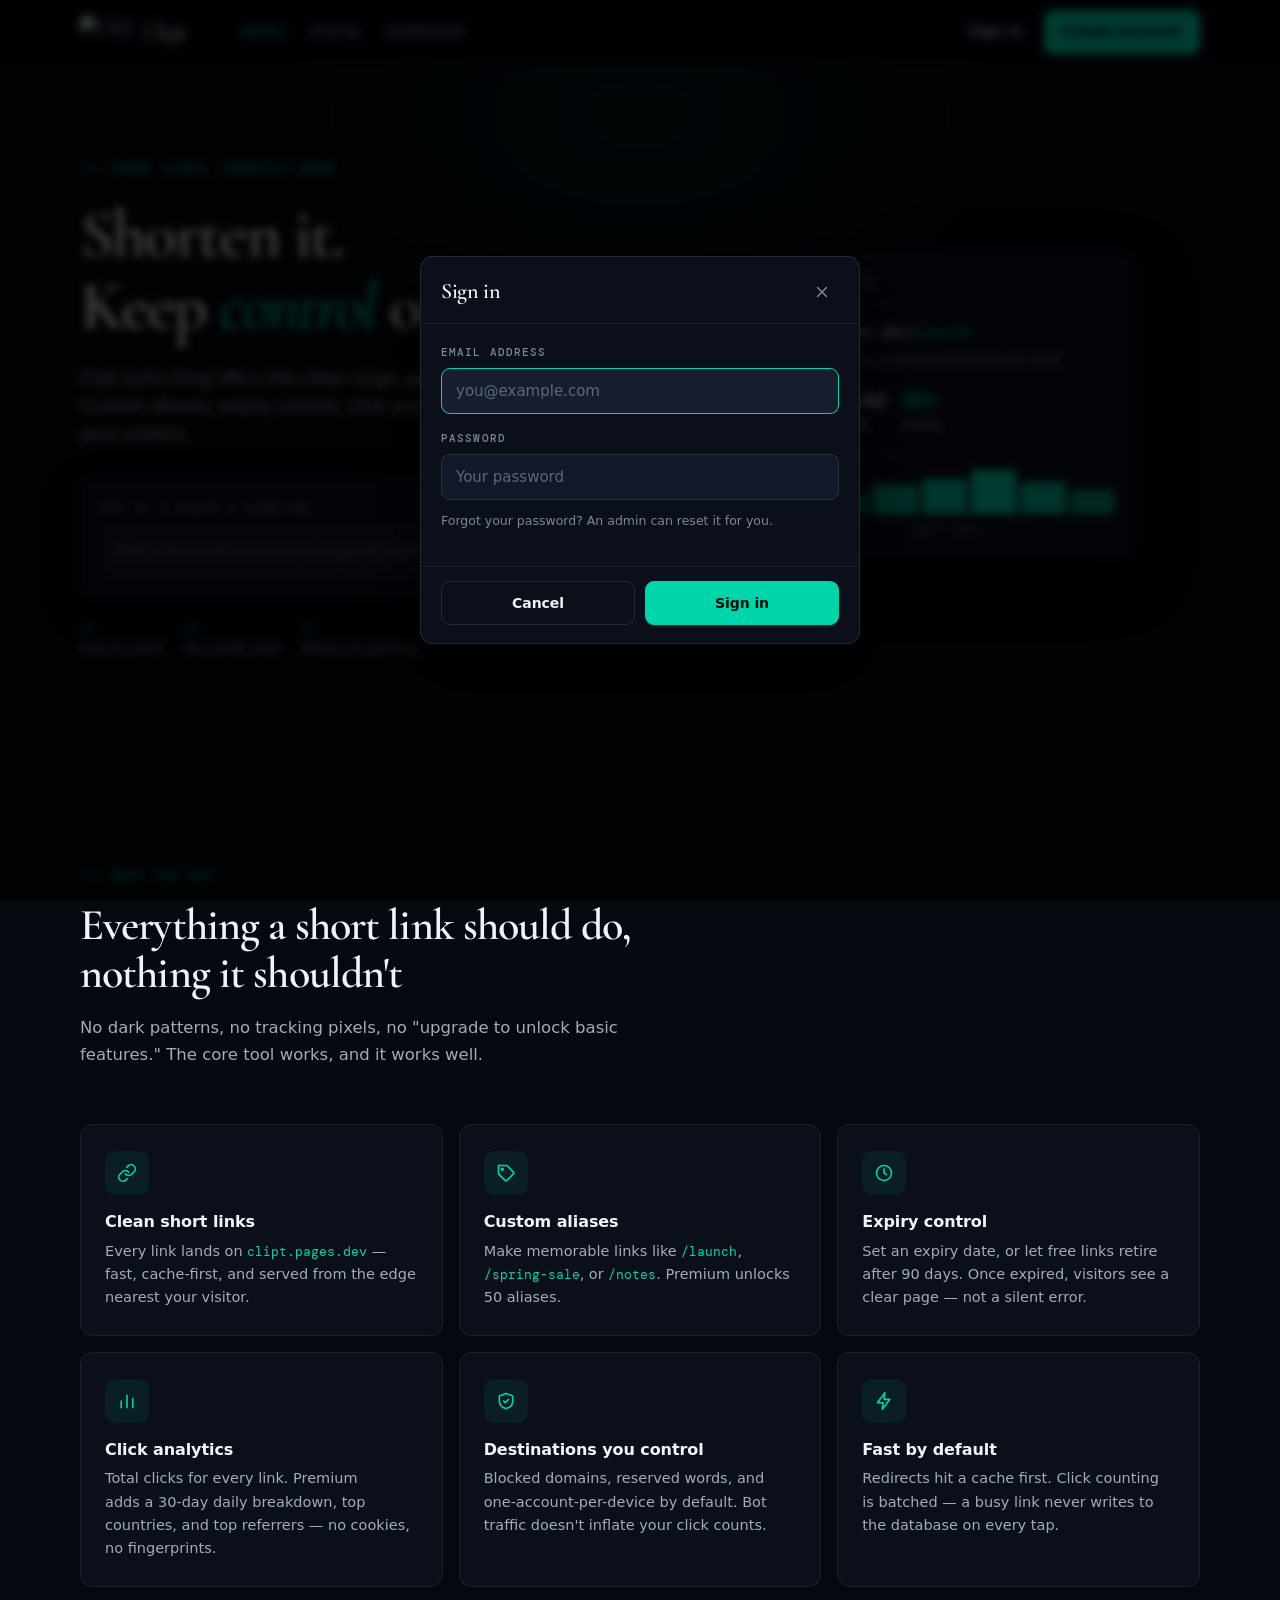
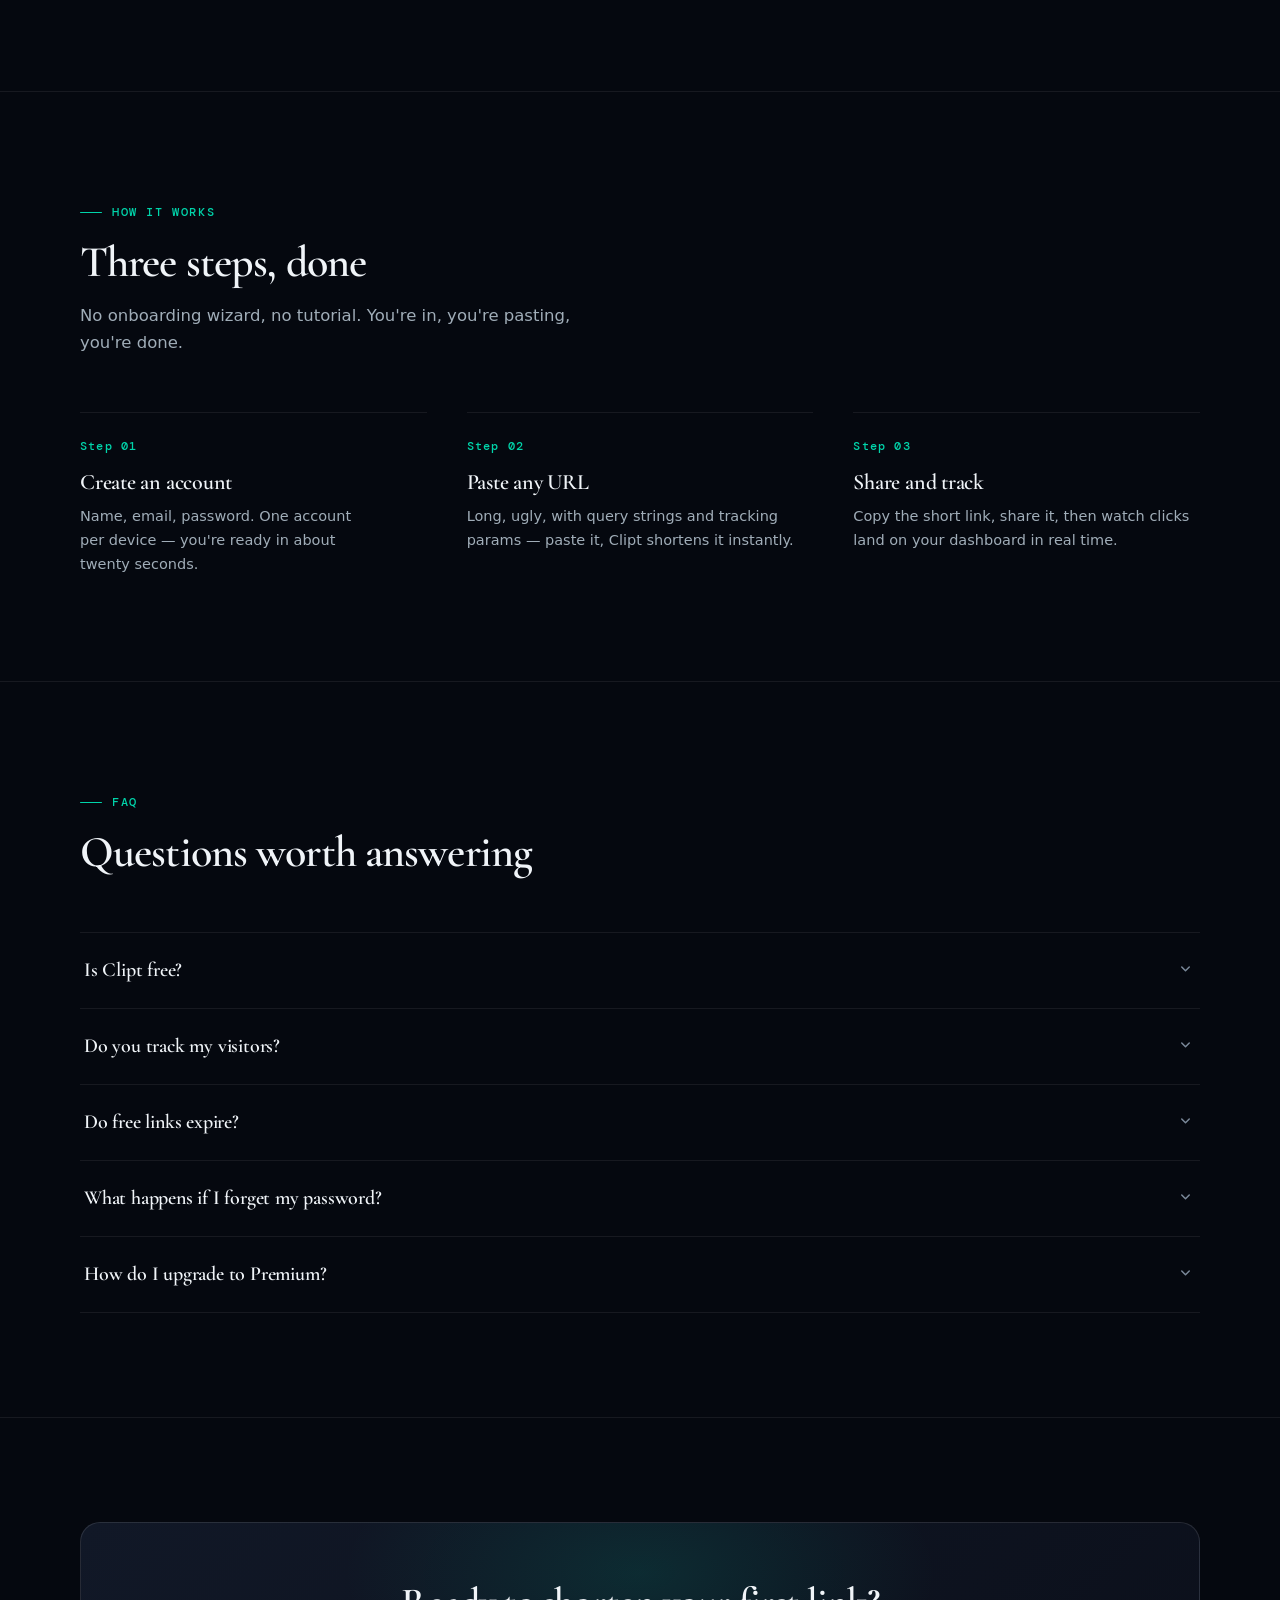
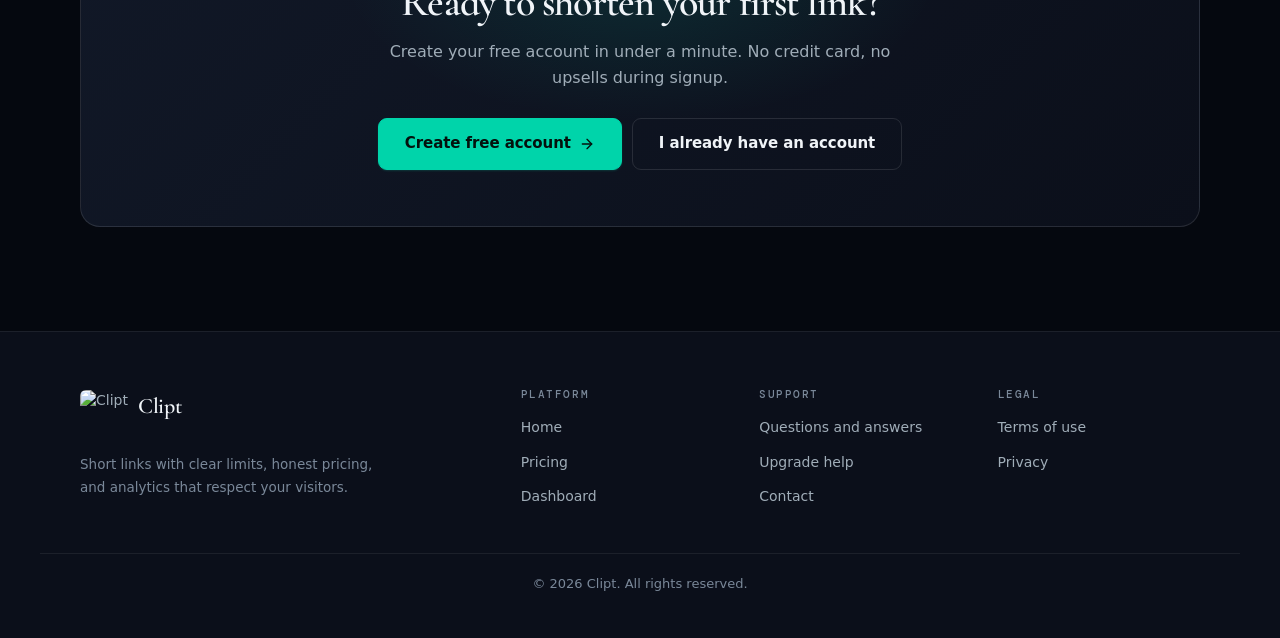
==== abmin.html @ a7f704b7 "Update abmin.html" ====
<!DOCTYPE html>
<html lang="en">
<head>
<meta charset="UTF-8">
<meta name="viewport" content="width=device-width, initial-scale=1.0, viewport-fit=cover">
<meta name="theme-color" content="#05080f">
<meta name="robots" content="noindex,nofollow">
<title>Admin — Clipt</title>
<link rel="icon" type="image/png" href="/clipt.png">
<link rel="apple-touch-icon" href="/clipt.png">

<link rel="preconnect" href="https://fonts.googleapis.com">
<link rel="preconnect" href="https://fonts.gstatic.com" crossorigin>
<link href="https://fonts.googleapis.com/css2?family=Cormorant+Garamond:wght@500;600;700&family=DM+Mono:wght@400;500&display=swap" rel="stylesheet">
<link href="https://api.fontshare.com/v2/css?f[]=cabinet-grotesk@400,500,700,800&display=swap" rel="stylesheet">

<style>
:root{
  --bg:#05080f;--surface:#0b0f1a;--surface2:#111827;--surface3:#161e2e;
  --border:rgba(255,255,255,0.07);--border2:rgba(255,255,255,0.11);
  --accent:#00d4aa;--accent2:#00b894;--accent-dim:rgba(0,212,170,0.08);
  --white:#f0f4f8;--gray:#7a8899;--gray2:#a0adb8;
  --red:#f0566a;--red-dim:rgba(240,86,106,0.09);
  --green:#10d48e;--green-dim:rgba(16,212,142,0.09);
  --orange:#f59e0b;--orange-dim:rgba(245,158,11,0.09);
  --radius:9px;--radius-lg:13px;--transition:.18s cubic-bezier(.4,0,.2,1);
  --font-head:'Cormorant Garamond',Georgia,serif;
  --font-body:'Cabinet Grotesk',system-ui,-apple-system,sans-serif;
  --font-mono:'DM Mono',ui-monospace,Menlo,monospace;
  --hdr-h:64px;--side-w:260px;
  --sat:env(safe-area-inset-top,0px);--sab:env(safe-area-inset-bottom,0px);
}
*,*::before,*::after{box-sizing:border-box}
*{margin:0;padding:0}
html{-webkit-text-size-adjust:100%;scroll-behavior:smooth;scroll-padding-top:calc(var(--hdr-h) + 20px)}
body{
  font-family:var(--font-body);font-size:16px;line-height:1.55;
  color:var(--gray2);background:var(--bg);
  -webkit-font-smoothing:antialiased;-moz-osx-font-smoothing:grayscale;
  overflow-x:hidden;min-height:100dvh;
  padding-left:env(safe-area-inset-left,0px);padding-right:env(safe-area-inset-right,0px);
}
img,svg{display:block;max-width:100%}img{height:auto}
button{font:inherit;color:inherit;background:none;border:none;cursor:pointer}
a{color:inherit;text-decoration:none}
ul,ol{list-style:none}
input,textarea,select{font:inherit;color:inherit}
h1,h2,h3,h4,h5{font-family:var(--font-head);font-weight:600;color:var(--white);letter-spacing:-.01em;line-height:1.15}
p{text-wrap:pretty}h1,h2,h3{text-wrap:balance}
:focus-visible{outline:2px solid var(--accent);outline-offset:3px;border-radius:6px}
:focus:not(:focus-visible){outline:none}

.logo{display:inline-flex;align-items:center;gap:10px;flex-shrink:0}
.logo img{height:32px;width:auto;border-radius:6px}
.logo-word{font-family:var(--font-head);font-size:22px;font-weight:600;color:var(--white);letter-spacing:-.015em}
.logo-badge{
  font-family:var(--font-mono);font-size:9.5px;font-weight:500;
  letter-spacing:.1em;text-transform:uppercase;
  padding:3px 7px;border-radius:5px;
  background:var(--accent-dim);color:var(--accent);
  margin-left:2px;
}

.hdr{
  position:fixed;top:0;left:0;right:0;z-index:100;
  height:calc(var(--hdr-h) + var(--sat));padding-top:var(--sat);
  background:rgba(5,8,15,.85);
  backdrop-filter:saturate(180%) blur(14px);-webkit-backdrop-filter:saturate(180%) blur(14px);
  border-bottom:1px solid transparent;transition:border-color var(--transition);
}
.hdr.scrolled{border-bottom-color:var(--border)}
.hdr-in{
  display:flex;align-items:center;gap:20px;height:var(--hdr-h);
  width:100%;max-width:1200px;margin:0 auto;padding-inline:20px;
}
@media(min-width:720px){.hdr-in{padding-inline:32px}}
@media(min-width:1024px){.hdr-in{padding-inline:40px}}

.hdr-r{display:flex;align-items:center;gap:8px;margin-left:auto}
.ib{
  width:44px;height:44px;display:inline-flex;align-items:center;justify-content:center;
  border-radius:9px;color:var(--gray2);position:relative;
  transition:background var(--transition),color var(--transition);
  -webkit-tap-highlight-color:transparent;
}
.ib:hover{background:rgba(255,255,255,.05);color:var(--white)}
.ib-sm{
  width:34px;height:34px;display:inline-flex;align-items:center;justify-content:center;
  border-radius:7px;color:var(--gray);
  transition:background var(--transition),color var(--transition);
}
.ib-sm:hover{background:rgba(255,255,255,.06);color:var(--white)}
#menuBtn{display:inline-flex}

.prof{position:relative}
.prof .av-btn::after{
  content:"";width:22px;height:22px;border-radius:50%;
  background:linear-gradient(135deg,var(--accent),var(--accent2));
  position:absolute;
}
.prof .av-btn .av{
  position:relative;z-index:1;font-family:var(--font-body);
  font-size:10px;font-weight:700;color:#04110d;letter-spacing:.02em;
}
.menu{
  position:absolute;top:calc(100% + 6px);right:0;min-width:220px;
  background:var(--surface);border:1px solid var(--border2);border-radius:var(--radius-lg);
  box-shadow:0 12px 32px rgba(0,0,0,.5);padding:6px;display:none;z-index:110;
}
.menu.open{display:block;animation:menuIn .14s ease-out}
@keyframes menuIn{from{opacity:0;transform:translateY(-4px)}to{opacity:1;transform:translateY(0)}}
.menu-h{padding:10px 12px 8px;border-bottom:1px solid var(--border);margin-bottom:6px}
.menu-h strong{display:block;font-size:13px;color:var(--white);font-weight:600}
.menu-h span{font-size:11.5px;color:var(--gray);word-break:break-all}
.menu a,.menu button{
  display:flex;align-items:center;gap:10px;width:100%;
  padding:9px 12px;border-radius:7px;font-size:13.5px;font-weight:500;
  color:var(--gray2);text-align:left;
  transition:background var(--transition),color var(--transition);
}
.menu a:hover,.menu button:hover{background:rgba(255,255,255,.05);color:var(--white)}
.menu .danger{color:var(--red)}
.menu .danger:hover{background:var(--red-dim);color:var(--red)}
.menu-sep{height:1px;background:var(--border);margin:6px 0}

.dot{position:absolute;top:8px;right:8px;width:8px;height:8px;border-radius:50%;background:var(--red);border:2px solid var(--bg)}

.side{
  position:fixed;top:0;left:0;bottom:0;width:var(--side-w);max-width:88vw;z-index:120;
  background:var(--surface);border-right:1px solid var(--border2);
  transform:translateX(-100%);
  transition:transform .24s cubic-bezier(.4,0,.2,1);
  display:flex;flex-direction:column;
  padding:var(--sat) 0 var(--sab);overflow-y:auto;
}
.side.open{transform:translateX(0);box-shadow:0 0 60px rgba(0,0,0,.5)}
.side-top{padding:20px 20px 16px;border-bottom:1px solid var(--border);flex-shrink:0}
.side-nav{flex:1;padding:14px 12px}
.side-sec{
  font-family:var(--font-mono);font-size:10.5px;font-weight:500;
  letter-spacing:.12em;text-transform:uppercase;color:var(--gray);
  padding:14px 12px 6px;
}
.nav-i{
  display:flex;align-items:center;gap:12px;width:100%;
  padding:11px 12px;border-radius:8px;font-size:14px;font-weight:500;
  color:var(--gray2);text-align:left;position:relative;
  transition:background var(--transition),color var(--transition);
}
.nav-i:hover{background:rgba(255,255,255,.04);color:var(--white)}
.nav-i.on{background:var(--accent-dim);color:var(--accent)}
.nav-i svg{flex-shrink:0;opacity:.9}
.nav-i .cnt{
  margin-left:auto;font-family:var(--font-mono);font-size:10.5px;
  background:var(--red);color:#fff;padding:1px 7px;border-radius:99px;
  font-weight:600;letter-spacing:.02em;
}
.side-bot{border-top:1px solid var(--border);padding:14px 16px;flex-shrink:0}
.user-chip{
  display:flex;align-items:center;gap:12px;padding:10px 8px;border-radius:9px;
}
.user-chip .av{
  width:36px;height:36px;border-radius:50%;flex-shrink:0;
  background:linear-gradient(135deg,var(--accent),var(--accent2));
  display:flex;align-items:center;justify-content:center;
  font-family:var(--font-body);font-size:13px;font-weight:700;color:#04110d;
}
.user-chip .meta{min-width:0;flex:1}
.user-chip .meta strong{display:block;font-size:13.5px;font-weight:600;color:var(--white);overflow:hidden;text-overflow:ellipsis;white-space:nowrap}
.user-chip .meta span{display:block;font-size:11.5px;color:var(--gray);overflow:hidden;text-overflow:ellipsis;white-space:nowrap}

.scrim{
  position:fixed;inset:0;z-index:110;background:rgba(0,0,0,.6);
  backdrop-filter:blur(2px);opacity:0;visibility:hidden;
  transition:opacity var(--transition),visibility var(--transition);
}
.scrim.on{opacity:1;visibility:visible}

.btn{
  display:inline-flex;align-items:center;justify-content:center;gap:8px;
  height:44px;padding:0 18px;border-radius:var(--radius);
  font-family:var(--font-body);font-size:14px;font-weight:600;
  letter-spacing:-.005em;white-space:nowrap;border:1px solid transparent;cursor:pointer;
  transition:background var(--transition),border-color var(--transition),color var(--transition),transform var(--transition);
  -webkit-tap-highlight-color:transparent;touch-action:manipulation;
}
.btn:active{transform:translateY(1px)}
.btn-sm{height:36px;padding:0 14px;font-size:13px}
.btn-xs{height:32px;padding:0 11px;font-size:12px;border-radius:7px}
.btn-pri{background:var(--accent);color:#04110d;border-color:var(--accent)}
.btn-pri:hover{background:var(--accent2);border-color:var(--accent2)}
.btn-ghost{background:transparent;color:var(--white);border-color:var(--border2)}
.btn-ghost:hover{border-color:var(--gray);background:rgba(255,255,255,.03)}
.btn-quiet{background:transparent;color:var(--gray2);border-color:transparent;padding:0 12px}
.btn-quiet:hover{color:var(--white);background:rgba(255,255,255,.04)}
.btn-danger{background:var(--red-dim);color:var(--red);border-color:rgba(240,86,106,.25)}
.btn-danger:hover{background:rgba(240,86,106,.15);border-color:var(--red)}
.btn-warn{background:var(--orange-dim);color:var(--orange);border-color:rgba(245,158,11,.25)}
.btn-warn:hover{background:rgba(245,158,11,.15);border-color:var(--orange)}
.btn[disabled]{opacity:.5;cursor:not-allowed;transform:none}

.field{margin-bottom:16px}
.field label{
  display:block;font-family:var(--font-mono);font-size:11px;font-weight:500;
  letter-spacing:.1em;text-transform:uppercase;color:var(--gray);margin-bottom:7px;
}
.input,.select,.textarea{
  width:100%;height:46px;padding:0 14px;
  background:var(--surface2);border:1px solid var(--border2);border-radius:var(--radius);
  font-family:var(--font-body);font-size:15px;color:var(--white);outline:none;
  transition:border-color var(--transition),background var(--transition);
}
.input:hover,.select:hover,.textarea:hover{border-color:rgba(255,255,255,.18)}
.input:focus,.select:focus,.textarea:focus{border-color:var(--accent);background:var(--surface3)}
.input::placeholder,.textarea::placeholder{color:var(--gray);opacity:.7}
.input[aria-invalid="true"]{border-color:var(--red)}
.textarea{height:auto;padding:12px 14px;resize:vertical;min-height:80px;line-height:1.5}
.field-hint{font-size:12.5px;color:var(--gray);margin-top:6px;line-height:1.5}

.toast{
  position:fixed;left:20px;right:20px;bottom:calc(20px + var(--sab));z-index:200;
  max-width:420px;margin:0 auto;padding:14px 18px;
  background:var(--surface3);border:1px solid var(--border2);
  border-left:3px solid var(--accent);border-radius:var(--radius-lg);
  font-size:14px;color:var(--white);box-shadow:0 8px 32px rgba(0,0,0,.5);
  transform:translateY(120%);opacity:0;visibility:hidden;
  transition:transform .28s cubic-bezier(.4,0,.2,1),opacity .28s,visibility .28s;
  pointer-events:none;
}
.toast.show{transform:translateY(0);opacity:1;visibility:visible}
.toast-success{border-left-color:var(--accent)}
.toast-error{border-left-color:var(--red)}
.toast-info{border-left-color:var(--orange)}
@media(min-width:720px){.toast{left:auto;right:24px;bottom:calc(24px + var(--sab));margin:0}}

.modal-overlay{
  position:fixed;inset:0;z-index:300;background:rgba(0,0,0,.72);
  backdrop-filter:blur(4px);display:none;align-items:center;justify-content:center;padding:20px;
}
.modal-overlay.open{display:flex;animation:fadeIn .16s ease-out}
@keyframes fadeIn{from{opacity:0}to{opacity:1}}
.modal{
  width:100%;max-width:460px;max-height:calc(100dvh - 40px);
  background:var(--surface);border:1px solid var(--border2);border-radius:var(--radius-lg);
  box-shadow:0 24px 64px rgba(0,0,0,.6);display:flex;flex-direction:column;
  animation:modalIn .18s cubic-bezier(.4,0,.2,1);overflow:hidden;
}
.modal.wide{max-width:680px}
@keyframes modalIn{from{opacity:0;transform:translateY(8px) scale(.98)}to{opacity:1;transform:none}}
.modal-h{
  display:flex;align-items:center;justify-content:space-between;gap:12px;
  padding:18px 20px 14px;border-bottom:1px solid var(--border);flex-shrink:0;
}
.modal-h h3{font-family:var(--font-head);font-size:22px;font-weight:600;color:var(--white);letter-spacing:-.015em;line-height:1.2}
.modal-b{padding:20px;overflow-y:auto;flex:1;min-height:0}
.modal-f{padding:14px 20px 18px;border-top:1px solid var(--border);display:flex;gap:10px;flex-shrink:0}
.modal-f .btn{flex:1}
@media(max-width:520px){
  .modal-overlay{padding:12px;align-items:flex-end}
  .modal{border-radius:16px 16px 0 0;max-height:92dvh;padding-bottom:var(--sab)}
  .modal-h{padding:22px 18px 14px}
  .modal-b{padding:18px}
  .modal-f{padding:12px 18px calc(16px + var(--sab))}
}
#_alert{display:none;padding:11px 14px;border-radius:var(--radius);font-size:13.5px;line-height:1.5;margin-bottom:16px}
#_alert.show{display:block}
#_alert.error{background:var(--red-dim);color:var(--red);border:1px solid rgba(240,86,106,.25)}
#_alert.info{background:var(--accent-dim);color:var(--accent);border:1px solid rgba(0,212,170,.25)}
#_alert.warn{background:var(--orange-dim);color:var(--orange);border:1px solid rgba(245,158,11,.25)}

.main{padding-top:calc(var(--hdr-h) + var(--sat));min-height:100dvh;display:flex;flex-direction:column}
.app-wrap{width:100%;max-width:1200px;margin:0 auto;padding:32px 20px 80px;flex:1}
@media(min-width:720px){.app-wrap{padding:40px 32px 96px}}
@media(min-width:1024px){.app-wrap{padding-inline:40px}}

.page-head{margin-bottom:28px;display:flex;align-items:flex-start;justify-content:space-between;gap:16px;flex-wrap:wrap}
.page-head h1{font-family:var(--font-head);font-size:clamp(28px,4.4vw,40px);font-weight:600;letter-spacing:-.02em;color:var(--white);margin-bottom:8px}
.page-head p{font-size:15px;color:var(--gray2);max-width:640px}
.page-head .page-actions{display:flex;gap:8px;flex-shrink:0}

@media(min-width:861px){
  body.has-side .side{transform:translateX(0)}
  body.has-side .scrim{display:none}
  body.has-side .hdr{left:var(--side-w)}
  body.has-side .hdr-in{max-width:none}
  body.has-side .app-wrap{margin-left:var(--side-w);max-width:none;width:calc(100% - var(--side-w))}
  body.has-side #menuBtn{display:none}
}

.view{display:none}
.view.on{display:block;animation:viewIn .2s ease-out}
@keyframes viewIn{from{opacity:0;transform:translateY(4px)}to{opacity:1;transform:none}}

.card{
  background:var(--surface);border:1px solid var(--border);
  border-radius:var(--radius-lg);padding:24px;margin-bottom:16px;
}
.card-h{
  display:flex;align-items:center;justify-content:space-between;gap:12px;
  margin-bottom:18px;flex-wrap:wrap;
}
.card-h h2{font-family:var(--font-head);font-size:22px;font-weight:600;color:var(--white);letter-spacing:-.015em;margin:0}
.card-h .sub{font-size:13px;color:var(--gray);margin-top:2px}

.stats-grid{display:grid;grid-template-columns:1fr;gap:12px;margin-bottom:16px}
@media(min-width:640px){.stats-grid{grid-template-columns:repeat(2,1fr);gap:16px}}
@media(min-width:960px){.stats-grid{grid-template-columns:repeat(4,1fr)}}
.stat{
  background:var(--surface);border:1px solid var(--border);
  border-radius:var(--radius-lg);padding:20px 22px;
}
.stat .k{
  font-family:var(--font-mono);font-size:10.5px;font-weight:500;
  letter-spacing:.12em;text-transform:uppercase;color:var(--gray);margin-bottom:10px;
}
.stat .v{font-family:var(--font-head);font-size:32px;font-weight:600;color:var(--white);letter-spacing:-.02em;line-height:1}
.stat .m{font-size:12.5px;color:var(--gray);margin-top:6px}
.stat.accent .v{color:var(--accent)}
.stat.warn .v{color:var(--orange)}

.row-list{display:flex;flex-direction:column;gap:10px}
.row-item{
  background:var(--surface2);border:1px solid var(--border);
  border-radius:var(--radius);padding:14px 16px;
  display:grid;grid-template-columns:1fr auto;gap:14px;align-items:center;
  transition:border-color var(--transition);
}
.row-item:hover{border-color:var(--border2)}
.row-main{min-width:0}
.row-title{font-size:14.5px;font-weight:600;color:var(--white);margin-bottom:3px;overflow:hidden;text-overflow:ellipsis;white-space:nowrap}
.row-sub{font-size:12.5px;color:var(--gray);overflow:hidden;text-overflow:ellipsis;white-space:nowrap}
.row-meta{display:flex;flex-wrap:wrap;gap:6px 14px;margin-top:8px;font-family:var(--font-mono);font-size:10.5px;letter-spacing:.06em;text-transform:uppercase;color:var(--gray)}
.row-actions{display:flex;gap:6px;flex-shrink:0;flex-wrap:wrap}
@media(max-width:640px){.row-item{grid-template-columns:1fr}.row-actions{justify-content:flex-end}}

.badge{
  display:inline-flex;align-items:center;gap:5px;
  padding:3px 9px;border-radius:99px;
  font-family:var(--font-mono);font-size:10px;font-weight:600;
  letter-spacing:.06em;text-transform:uppercase;
}
.badge.free{background:var(--surface3);color:var(--gray2)}
.badge.premium{background:var(--accent-dim);color:var(--accent)}
.badge.approved{background:var(--green-dim);color:var(--green)}
.badge.pending{background:var(--orange-dim);color:var(--orange)}
.badge.rejected{background:var(--red-dim);color:var(--red)}
.badge.blocked{background:var(--red-dim);color:var(--red)}
.badge.unapproved{background:var(--orange-dim);color:var(--orange)}

.filters{display:flex;gap:10px;margin-bottom:16px;flex-wrap:wrap;align-items:center}
.search-box{position:relative;flex:1;min-width:200px}
.search-box svg{position:absolute;left:12px;top:50%;transform:translateY(-50%);color:var(--gray);pointer-events:none}
.search-box .input{padding-left:38px}
.chips{display:flex;gap:6px;flex-wrap:wrap}
.chip{
  padding:7px 14px;border-radius:99px;
  font-family:var(--font-mono);font-size:11px;font-weight:500;
  letter-spacing:.06em;text-transform:uppercase;
  background:var(--surface2);border:1px solid var(--border);color:var(--gray2);
  cursor:pointer;transition:all var(--transition);
  -webkit-tap-highlight-color:transparent;
}
.chip:hover{border-color:var(--border2);color:var(--white)}
.chip.on{background:var(--accent-dim);border-color:var(--accent);color:var(--accent)}

.pager{display:flex;justify-content:center;gap:8px;margin-top:20px;flex-wrap:wrap;align-items:center}
.pager-info{font-family:var(--font-mono);font-size:12px;color:var(--gray);padding:0 8px}

.empty{text-align:center;padding:48px 20px;color:var(--gray2)}
.empty svg{margin:0 auto 16px;color:var(--gray);opacity:.5}
.empty h3{font-family:var(--font-head);font-size:20px;font-weight:600;color:var(--white);margin-bottom:6px}
.empty p{font-size:14px;color:var(--gray);max-width:400px;margin:0 auto}

.skel{
  background:linear-gradient(90deg,var(--surface2) 25%,var(--surface3) 50%,var(--surface2) 75%);
  background-size:200% 100%;animation:shimmer 1.4s linear infinite;
  border-radius:var(--radius);
}
@keyframes shimmer{0%{background-position:200% 0}100%{background-position:-200% 0}}
.skel-row{height:72px;margin-bottom:10px}
.skel-tall{height:120px;margin-bottom:16px}

.setting-item{padding:16px 0;border-bottom:1px solid var(--border)}
.setting-item:last-child{border-bottom:none;padding-bottom:0}
.setting-item .row{display:flex;align-items:flex-start;justify-content:space-between;gap:16px;flex-wrap:wrap}
.setting-item .l{flex:1;min-width:0}
.setting-item label{font-size:14.5px;font-weight:600;color:var(--white);display:block;margin-bottom:4px}
.setting-item .desc{font-size:13px;color:var(--gray);line-height:1.55;margin-bottom:8px}
.toggle{
  position:relative;display:inline-flex;align-items:center;gap:10px;cursor:pointer;
  font-size:13.5px;font-weight:600;color:var(--white);flex-shrink:0;
}
.toggle input{position:absolute;opacity:0;width:1px;height:1px;pointer-events:none}
.toggle .sw{
  width:44px;height:24px;border-radius:24px;background:var(--surface3);
  border:1px solid var(--border2);position:relative;
  transition:background var(--transition),border-color var(--transition);
  flex-shrink:0;
}
.toggle .sw::after{
  content:"";position:absolute;top:2px;left:2px;
  width:18px;height:18px;border-radius:50%;background:var(--gray2);
  transition:transform var(--transition),background var(--transition);
}
.toggle input:checked + .sw{background:var(--accent-dim);border-color:var(--accent)}
.toggle input:checked + .sw::after{transform:translateX(20px);background:var(--accent)}
.toggle input:focus-visible + .sw{outline:2px solid var(--accent);outline-offset:2px}

.ftr{background:var(--surface);border-top:1px solid var(--border);padding:40px 0 20px}
.ftr-in{
  width:100%;max-width:1200px;margin:0 auto;padding-inline:20px;
  display:grid;grid-template-columns:1fr;gap:28px;
}
@media(min-width:720px){.ftr-in{padding-inline:32px;grid-template-columns:2fr 1fr 1fr 1fr}}
@media(min-width:1024px){.ftr-in{padding-inline:40px}}
body.has-side .ftr-in{margin-left:var(--side-w);max-width:none}
.ftr h5{font-family:var(--font-mono);font-size:11px;font-weight:500;letter-spacing:.14em;text-transform:uppercase;color:var(--gray);margin-bottom:12px}
.ftr ul{display:flex;flex-direction:column;gap:8px}
.ftr a{font-size:13.5px;color:var(--gray2);transition:color var(--transition)}
.ftr a:hover{color:var(--accent)}
.ftr p{font-size:13px;line-height:1.7;color:var(--gray);margin-top:14px;max-width:320px}
.ftr-b{
  width:100%;max-width:1200px;margin:36px auto 0;
  padding:18px 20px calc(18px + var(--sab));
  border-top:1px solid var(--border);
  font-size:12.5px;color:var(--gray);text-align:center;
}
@media(min-width:720px){.ftr-b{padding-inline:32px}}
@media(min-width:1024px){.ftr-b{padding-inline:40px}}
body.has-side .ftr-b{margin-left:var(--side-w);max-width:none}

.hidden{display:none !important}
.spin{width:16px;height:16px;border-radius:50%;border:2px solid rgba(0,0,0,.2);border-top-color:currentColor;animation:spin .7s linear infinite;display:inline-block}
@keyframes spin{to{transform:rotate(360deg)}}
.btn .spin{margin-right:2px}
.btn-ghost .spin{border-color:rgba(255,255,255,.2);border-top-color:var(--white)}

@media(prefers-reduced-motion:reduce){
  *,*::before,*::after{animation-duration:.01ms !important;animation-iteration-count:1 !important;transition-duration:.01ms !important;scroll-behavior:auto !important}
}
</style>
</head>
<body class="has-side">

<!-- SIDEBAR -->
<aside class="side" id="side" aria-label="Navigation">
  <div class="side-top">
    <a href="/" class="logo">
      <img src="/clipt.png" alt="Clipt">
      <span class="logo-word">Clipt</span>
      <span class="logo-badge">Admin</span>
    </a>
  </div>
  <nav class="side-nav">
    <div class="side-sec">Manage</div>
    <button class="nav-i" data-view="dashboard">
      <svg width="18" height="18" viewBox="0 0 24 24" fill="none" stroke="currentColor" stroke-width="1.9" stroke-linecap="round" stroke-linejoin="round"><rect x="3" y="3" width="7" height="7" rx="1"/><rect x="14" y="3" width="7" height="7" rx="1"/><rect x="3" y="14" width="7" height="7" rx="1"/><rect x="14" y="14" width="7" height="7" rx="1"/></svg>
      Overview
    </button>
    <button class="nav-i" data-view="users">
      <svg width="18" height="18" viewBox="0 0 24 24" fill="none" stroke="currentColor" stroke-width="1.9" stroke-linecap="round" stroke-linejoin="round"><circle cx="9" cy="8" r="3.5"/><path d="M2.5 20a6.5 6.5 0 0 1 13 0"/><path d="M16 4.6a3.5 3.5 0 0 1 0 6.8"/><path d="M18 14.2a6.5 6.5 0 0 1 3.5 5.8"/></svg>
      Users
    </button>
    <button class="nav-i" data-view="links">
      <svg width="18" height="18" viewBox="0 0 24 24" fill="none" stroke="currentColor" stroke-width="1.9" stroke-linecap="round" stroke-linejoin="round"><path d="M10 13a5 5 0 0 0 7.54.54l3-3a5 5 0 0 0-7.07-7.07l-1.72 1.71"/><path d="M14 11a5 5 0 0 0-7.54-.54l-3 3a5 5 0 0 0 7.07 7.07l1.71-1.71"/></svg>
      Links
    </button>
    <button class="nav-i" data-view="payments">
      <svg width="18" height="18" viewBox="0 0 24 24" fill="none" stroke="currentColor" stroke-width="1.9" stroke-linecap="round" stroke-linejoin="round"><rect x="2.5" y="5" width="19" height="14" rx="2.5"/><path d="M2.5 10h19"/><path d="M6.5 15h3"/></svg>
      Payments
      <span class="cnt" id="navPay" hidden>0</span>
    </button>
    <button class="nav-i" data-view="settings">
      <svg width="18" height="18" viewBox="0 0 24 24" fill="none" stroke="currentColor" stroke-width="1.9" stroke-linecap="round" stroke-linejoin="round"><path d="M4 6h8M18 6h2M4 12h2M12 12h8M4 18h10M20 18h0"/><circle cx="15" cy="6" r="2.2"/><circle cx="9" cy="12" r="2.2"/><circle cx="17" cy="18" r="2.2"/></svg>
      Settings
    </button>
    <button class="nav-i" data-view="account">
      <svg width="18" height="18" viewBox="0 0 24 24" fill="none" stroke="currentColor" stroke-width="1.9" stroke-linecap="round" stroke-linejoin="round"><circle cx="8" cy="15" r="4"/><path d="m11 12 8-8M16 7l3 3"/></svg>
      Admin account
    </button>
    <div class="side-sec">Shortcuts</div>
    <a class="nav-i" href="/" target="_blank" rel="noopener">
      <svg width="18" height="18" viewBox="0 0 24 24" fill="none" stroke="currentColor" stroke-width="1.9" stroke-linecap="round" stroke-linejoin="round"><path d="M14 4h6v6M20 4l-9 9M18 14v5a1 1 0 0 1-1 1H5a1 1 0 0 1-1-1V7a1 1 0 0 1 1-1h5"/></svg>
      Public site
    </a>
    <a class="nav-i" href="/dashboard.html">
      <svg width="18" height="18" viewBox="0 0 24 24" fill="none" stroke="currentColor" stroke-width="1.9" stroke-linecap="round" stroke-linejoin="round"><circle cx="12" cy="8" r="4"/><path d="M4 21a8 8 0 0 1 16 0"/></svg>
      User view
    </a>
  </nav>
  <div class="side-bot" id="sideBot"></div>
</aside>
<div class="scrim" id="scrim"></div>

<!-- HEADER -->
<header class="hdr" id="hdr">
  <div class="hdr-in">
    <button class="ib" id="menuBtn" aria-label="Open menu" aria-expanded="false">
      <svg width="22" height="22" viewBox="0 0 24 24" fill="none" stroke="currentColor" stroke-width="1.9" stroke-linecap="round"><path d="M4 7h16M4 12h16M4 17h16"/></svg>
    </button>
    <a href="/" class="logo">
      <img src="/clipt.png" alt="Clipt">
      <span class="logo-word">Clipt</span>
      <span class="logo-badge">Admin</span>
    </a>
    <div class="hdr-r">
      <button class="ib" id="bellBtn" aria-label="Pending payments">
        <svg width="20" height="20" viewBox="0 0 24 24" fill="none" stroke="currentColor" stroke-width="1.9" stroke-linecap="round" stroke-linejoin="round"><path d="M6 9a6 6 0 0 1 12 0c0 6 2.5 7.5 2.5 7.5h-17S6 15 6 9z"/><path d="M10 20a2 2 0 0 0 4 0"/></svg>
        <span class="dot" id="bellDot" hidden></span>
      </button>
      <div class="prof">
        <button class="ib av-btn" id="profBtn" aria-label="Account menu" aria-haspopup="true" aria-expanded="false">
          <span class="av" id="hdrAv">A</span>
        </button>
        <div class="menu" id="profMenu">
          <div class="menu-h">
            <strong id="menuName">Admin</strong>
            <span id="menuEmail"></span>
          </div>
          <button type="button" data-go="dashboard">
            <svg width="16" height="16" viewBox="0 0 24 24" fill="none" stroke="currentColor" stroke-width="1.9" stroke-linecap="round" stroke-linejoin="round"><rect x="3" y="3" width="7" height="7" rx="1"/><rect x="14" y="3" width="7" height="7" rx="1"/><rect x="3" y="14" width="7" height="7" rx="1"/><rect x="14" y="14" width="7" height="7" rx="1"/></svg>
            Overview
          </button>
          <a href="/" target="_blank" rel="noopener">
            <svg width="16" height="16" viewBox="0 0 24 24" fill="none" stroke="currentColor" stroke-width="1.9" stroke-linecap="round" stroke-linejoin="round"><path d="M14 4h6v6M20 4l-9 9M18 14v5a1 1 0 0 1-1 1H5a1 1 0 0 1-1-1V7a1 1 0 0 1 1-1h5"/></svg>
            Public site
          </a>
          <div class="menu-sep"></div>
          <button type="button" class="danger" id="signOutBtn">
            <svg width="16" height="16" viewBox="0 0 24 24" fill="none" stroke="currentColor" stroke-width="1.9" stroke-linecap="round" stroke-linejoin="round"><path d="M9 4H5a1 1 0 0 0-1 1v14a1 1 0 0 0 1 1h4M16 8l4 4-4 4M20 12H9"/></svg>
            Sign out
          </button>
        </div>
      </div>
    </div>
  </div>
</header>

<main class="main">
  <div class="app-wrap">

    <!-- VIEW: OVERVIEW -->
    <div class="view" id="view-dashboard">
      <header class="page-head">
        <div>
          <h1>Overview</h1>
          <p>A snapshot of the whole platform.</p>
        </div>
        <div class="page-actions">
          <button class="btn btn-ghost btn-sm" id="refreshStats" type="button">Refresh</button>
        </div>
      </header>

      <div class="stats-grid" id="statsGrid">
        <div class="skel skel-tall"></div>
        <div class="skel skel-tall"></div>
        <div class="skel skel-tall"></div>
        <div class="skel skel-tall"></div>
      </div>

      <div class="card">
        <div class="card-h">
          <h2>Recent users</h2>
          <p class="sub">Newest first</p>
        </div>
        <div id="recentUsers">
          <div class="skel skel-row"></div>
          <div class="skel skel-row"></div>
          <div class="skel skel-row"></div>
        </div>
      </div>
    </div>

    <!-- VIEW: USERS -->
    <div class="view" id="view-users">
      <header class="page-head">
        <div>
          <h1>Users</h1>
          <p>Search, filter, and manage every account.</p>
        </div>
        <div class="page-actions">
          <button class="btn btn-ghost btn-sm" id="refreshUsers" type="button">Refresh</button>
        </div>
      </header>

      <div class="card">
        <div class="filters">
          <div class="search-box">
            <svg width="16" height="16" viewBox="0 0 24 24" fill="none" stroke="currentColor" stroke-width="2" stroke-linecap="round" stroke-linejoin="round"><circle cx="11" cy="11" r="6.5"/><path d="m20 20-4.2-4.2"/></svg>
            <input class="input" id="userSearch" type="text" placeholder="Search by name or email" autocomplete="off" spellcheck="false">
          </div>
          <div class="chips" id="userFilters">
            <button class="chip on" data-filter="all" type="button">All</button>
            <button class="chip" data-filter="premium" type="button">Premium</button>
            <button class="chip" data-filter="pending" type="button">Pending</button>
            <button class="chip" data-filter="blocked" type="button">Blocked</button>
          </div>
        </div>
        <div id="usersList">
          <div class="skel skel-row"></div>
          <div class="skel skel-row"></div>
          <div class="skel skel-row"></div>
        </div>
        <div class="pager" id="usersPager"></div>
      </div>
    </div>

    <!-- VIEW: LINKS -->
    <div class="view" id="view-links">
      <header class="page-head">
        <div>
          <h1>Links</h1>
          <p>Search any short link by its code.</p>
        </div>
      </header>

      <div class="card">
        <div class="filters">
          <div class="search-box">
            <svg width="16" height="16" viewBox="0 0 24 24" fill="none" stroke="currentColor" stroke-width="2" stroke-linecap="round" stroke-linejoin="round"><circle cx="11" cy="11" r="6.5"/><path d="m20 20-4.2-4.2"/></svg>
            <input class="input" id="linkSearch" type="text" placeholder="Search by code (e.g. launch)" autocomplete="off" spellcheck="false" autocapitalize="off">
          </div>
          <button class="btn btn-pri btn-sm" id="linkSearchBtn" type="button">Search</button>
        </div>
        <div id="linksAdminList">
          <div class="empty" style="padding:40px 20px">
            <svg width="40" height="40" viewBox="0 0 24 24" fill="none" stroke="currentColor" stroke-width="1.5" stroke-linecap="round" stroke-linejoin="round"><circle cx="11" cy="11" r="6.5"/><path d="m20 20-4.2-4.2"/></svg>
            <h3>Tap Search</h3>
            <p>Tap Search with an empty box to see the latest links, or enter a code to find one.</p>
          </div>
        </div>
        <div class="pager" id="linksPager"></div>
      </div>
    </div>

    <!-- VIEW: PAYMENTS -->
    <div class="view" id="view-payments">
      <header class="page-head">
        <div>
          <h1>Payments</h1>
          <p>Review premium payment submissions. Approve or reject.</p>
        </div>
        <div class="page-actions">
          <button class="btn btn-ghost btn-sm" id="refreshPay" type="button">Refresh</button>
        </div>
      </header>

      <div class="card">
        <div class="chips" id="payFilters" style="margin-bottom:16px">
          <button class="chip on" data-status="pending" type="button">Pending</button>
          <button class="chip" data-status="approved" type="button">Approved</button>
          <button class="chip" data-status="rejected" type="button">Rejected</button>
        </div>
        <div id="paymentsList">
          <div class="skel skel-row"></div>
          <div class="skel skel-row"></div>
          <div class="skel skel-row"></div>
        </div>
        <div class="pager" id="paymentsPager"></div>
      </div>
    </div>

    <!-- VIEW: SETTINGS -->
    <div class="view" id="view-settings">
      <header class="page-head">
        <div>
          <h1>Settings</h1>
          <p>Site-wide configuration. Changes take effect immediately.</p>
        </div>
      </header>

      <form id="settingsForm">
        <div class="card">
          <div class="card-h"><h2>Payments</h2></div>
          <div class="setting-item">
            <div class="l">
              <label for="stTelegram">Telegram handle</label>
              <p class="desc">Users contact you here to receive the payment number. Shown on the pricing page. Enter without the @.</p>
              <input class="input" id="stTelegram" type="text" placeholder="yourhandle" autocomplete="off" autocapitalize="off" spellcheck="false" style="max-width:320px">
            </div>
          </div>
          <div class="setting-item">
            <div class="l">
              <label for="stPayNote">Payment note</label>
              <p class="desc">Optional note shown above the payment form on the pricing page.</p>
              <textarea class="textarea" id="stPayNote" rows="2" placeholder="e.g. Send the exact amount, then paste the TrxID below."></textarea>
            </div>
          </div>
          <div class="setting-item">
            <div class="l">
              <label for="stSupport">Support email</label>
              <p class="desc">Shown on the pricing page for questions.</p>
              <input class="input" id="stSupport" type="email" placeholder="support@example.com" autocomplete="off" autocapitalize="off" spellcheck="false" style="max-width:320px">
            </div>
          </div>
        </div>

        <div class="card">
          <div class="card-h"><h2>Signups</h2></div>
          <div class="setting-item">
            <div class="row">
              <div class="l">
                <label>Registration open</label>
                <p class="desc">When off, new signups are blocked.</p>
              </div>
              <label class="toggle"><input type="checkbox" id="stRegistration"><span class="sw"></span><span id="stRegistrationLbl">On</span></label>
            </div>
          </div>
          <div class="setting-item">
            <div class="row">
              <div class="l">
                <label>Require approval</label>
                <p class="desc">New accounts wait for admin approval before they can sign in.</p>
              </div>
              <label class="toggle"><input type="checkbox" id="stApproval"><span class="sw"></span><span id="stApprovalLbl">Off</span></label>
            </div>
          </div>
          <div class="setting-item">
            <div class="row">
              <div class="l">
                <label>One account per device</label>
                <p class="desc">Recommended. Blocks multiple accounts from the same device.</p>
              </div>
              <label class="toggle"><input type="checkbox" id="stOneDevice"><span class="sw"></span><span id="stOneDeviceLbl">On</span></label>
            </div>
          </div>
        </div>

        <div class="card">
          <div class="card-h"><h2>Platform</h2></div>
          <div class="setting-item">
            <div class="row">
              <div class="l">
                <label>Read-only mode</label>
                <p class="desc">When on, link creation is paused. Existing links keep working.</p>
              </div>
              <label class="toggle"><input type="checkbox" id="stReadOnly"><span class="sw"></span><span id="stReadOnlyLbl">Off</span></label>
            </div>
          </div>
          <div class="setting-item">
            <div class="l">
              <label for="stBlocked">Blocked domains</label>
              <p class="desc">Comma-separated. Users can't shorten links pointing to these domains.</p>
              <textarea class="textarea" id="stBlocked" rows="2" placeholder="spam-site.com, malicious.example"></textarea>
            </div>
          </div>
          <div class="setting-item">
            <div class="l">
              <label for="stAnn">Announcement</label>
              <p class="desc">Shown as a banner at the top of every user's dashboard. Leave blank to hide.</p>
              <textarea class="textarea" id="stAnn" rows="2" placeholder="e.g. Scheduled maintenance on Sunday 2 AM."></textarea>
            </div>
          </div>
        </div>

        <div style="display:flex;gap:10px;flex-wrap:wrap">
          <button class="btn btn-pri" type="submit" id="settingsSaveBtn">Save settings</button>
          <button class="btn btn-quiet" type="button" id="settingsResetBtn">Reset to saved</button>
        </div>
      </form>
    </div>

    <!-- VIEW: ADMIN ACCOUNT -->
    <div class="view" id="view-account">
      <header class="page-head">
        <div>
          <h1>Admin account</h1>
          <p>Change your admin email or password.</p>
        </div>
      </header>

      <div class="card">
        <div class="card-h"><h2>Update credentials</h2></div>
        <form id="adminForm" autocomplete="off" novalidate>
          <div id="_adminAlert"></div>
          <div class="field">
            <label for="adEmail">Email address</label>
            <input class="input" id="adEmail" type="email" autocomplete="email" inputmode="email" autocapitalize="off" spellcheck="false" placeholder="admin@example.com">
          </div>
          <div class="field">
            <label for="adCurrent">Current password</label>
            <input class="input" id="adCurrent" type="password" autocomplete="current-password" placeholder="Required to save any change">
          </div>
          <div class="field">
            <label for="adNew">New password <span style="color:var(--gray);text-transform:none;letter-spacing:0">(leave blank to keep current)</span></label>
            <input class="input" id="adNew" type="password" autocomplete="new-password" minlength="10" maxlength="72" placeholder="At least 10 characters">
          </div>
          <div class="field">
            <label for="adConfirm">Confirm new password</label>
            <input class="input" id="adConfirm" type="password" autocomplete="new-password" minlength="10" maxlength="72" placeholder="Type it again">
          </div>
          <button class="btn btn-pri" type="submit" id="adminSaveBtn">Save changes</button>
        </form>
      </div>

      <div class="card">
        <div class="card-h"><h2>Session</h2></div>
        <p style="font-size:14px;color:var(--gray2);line-height:1.6;margin-bottom:16px">
          Signing out ends this session on this device only. Other devices stay signed in until they sign out.
        </p>
        <button class="btn btn-danger" type="button" id="adminSignOut">Sign out</button>
      </div>
    </div>

  </div>

  <footer class="ftr">
    <div class="ftr-in">
      <div>
        <a href="/" class="logo" style="margin-bottom:12px">
          <img src="/clipt.png" alt="Clipt">
          <span class="logo-word">Clipt</span>
        </a>
        <p>Admin panel. All actions are logged against the admin account.</p>
      </div>
      <div>
        <h5>Platform</h5>
        <ul>
          <li><a href="/" target="_blank" rel="noopener">Public site</a></li>
          <li><a href="/dashboard.html">User dashboard</a></li>
        </ul>
      </div>
      <div>
        <h5>Shortcuts</h5>
        <ul>
          <li><a href="#" data-go="payments">Pending payments</a></li>
          <li><a href="#" data-go="users">Users</a></li>
        </ul>
      </div>
      <div>
        <h5>Legal</h5>
        <ul>
          <li><a href="#">Terms of use</a></li>
          <li><a href="#">Privacy</a></li>
        </ul>
      </div>
    </div>
    <div class="ftr-b">© <span id="yr"></span> Clipt. All rights reserved.</div>
  </footer>
</main>

<div class="toast" id="toast" role="status" aria-live="polite"></div>

<div class="modal-overlay" id="gModal" role="dialog" aria-modal="true" aria-labelledby="gTitle">
  <div class="modal" id="gModalInner">
    <div class="modal-h">
      <h3 id="gTitle">Modal</h3>
      <button class="ib-sm" id="gClose" aria-label="Close">
        <svg width="18" height="18" viewBox="0 0 24 24" fill="none" stroke="currentColor" stroke-width="2" stroke-linecap="round" stroke-linejoin="round"><path d="M6 6l12 12M18 6 6 18"/></svg>
      </button>
    </div>
    <div class="modal-b" id="gBody"></div>
    <div class="modal-f" id="gFoot"></div>
  </div>
</div>

<script>
/* ==========================================================================
   CLIPT — abmin.html
   Admin app. All routes match the existing backend exactly.
   No new endpoints required.

   User modal strategy: the backend exposes only GET /admin/users?page=N and
   optional ?q=&filter=. There is no /admin/users/:id route. So when the admin
   clicks "Manage" on a row, we:
     1. Try the in-memory cache (populated when the list rendered).
     2. If the user isn't cached, fetch /admin/users?page=1 (and subsequent
        pages up to 5) and find the matching id. This is bounded and cheap.
     3. Render the modal from the found record.
   No monkey-patching, no multiple script blocks, no fallbacks.
   ========================================================================== */
(function(){
'use strict';

/* ─── AUTH STORAGE (admin uses distinct keys from the user pages) ───── */
const TK = 'clipt_admin_token';
const UK = 'clipt_admin_user';
function getToken(){ try { return localStorage.getItem(TK); } catch { return null; } }
function getUser(){ try { return JSON.parse(localStorage.getItem(UK) || 'null'); } catch { return null; } }
function clearAuth(){
  try {
    localStorage.removeItem(TK);
    localStorage.removeItem(UK);
  } catch {}
}

/* ─── XSS ESCAPER ───────────────────────────────────────────────────── */
function esc(s){
  const d = document.createElement('div');
  d.textContent = String(s == null ? '' : s);
  return d.innerHTML;
}

/* ─── API CLIENT ────────────────────────────────────────────────────── */
async function api(method, path, body){
  const opts = {
    method,
    headers: {
      'Content-Type': 'application/json',
      'Authorization': 'Bearer ' + (getToken() || '')
    }
  };
  if (body !== undefined && body !== null) opts.body = JSON.stringify(body);
  try {
    const res = await fetch('/api' + path, opts);
    const nt = res.headers.get('X-New-Token');
    if (nt) { try { localStorage.setItem(TK, nt); } catch {} }
    let data = {};
    try { data = await res.json(); } catch {}
    return { ok: res.ok, data, status: res.status };
  } catch (e) {
    return { ok: false, data: { error: 'Network error. Please try again.' }, status: 0 };
  }
}

/* ─── TOAST ─────────────────────────────────────────────────────────── */
let toastT = null;
function showToast(msg, type){
  type = type || 'success';
  const t = document.getElementById('toast');
  if (!t) return;
  t.textContent = msg;
  t.className = 'toast toast-' + type + ' show';
  clearTimeout(toastT);
  toastT = setTimeout(() => t.classList.remove('show'), 3500);
}

/* ─── MODAL ─────────────────────────────────────────────────────────── */
function openModal(title, bodyHtml, footerHtml, wide){
  const m = document.getElementById('gModal');
  document.getElementById('gModalInner').classList.toggle('wide', !!wide);
  document.getElementById('gTitle').textContent = title;
  document.getElementById('gBody').innerHTML = bodyHtml;
  document.getElementById('gFoot').innerHTML = footerHtml || '';
  m.classList.add('open');
  document.documentElement.style.overflow = 'hidden';
  setTimeout(() => {
    const f = m.querySelector('.input, button.btn-pri');
    if (f) { try { f.focus(); } catch {} }
  }, 60);
}
function closeModal(){
  document.getElementById('gModal').classList.remove('open');
  document.documentElement.style.overflow = '';
}
document.getElementById('gClose').addEventListener('click', closeModal);
document.getElementById('gModal').addEventListener('click', function(e){
  if (e.target === this) closeModal();
});
document.addEventListener('keydown', function(e){
  if (e.key === 'Escape') {
    if (document.getElementById('gModal').classList.contains('open')) closeModal();
    else closeSidebar();
  }
});

/* ─── SIDEBAR ───────────────────────────────────────────────────────── */
const isDesktop = () => window.matchMedia('(min-width: 861px)').matches;
function openSidebar(){
  document.getElementById('side').classList.add('open');
  document.getElementById('scrim').classList.add('on');
  document.getElementById('menuBtn').setAttribute('aria-expanded', 'true');
  document.documentElement.style.overflow = 'hidden';
}
function closeSidebar(){
  document.getElementById('side').classList.remove('open');
  document.getElementById('scrim').classList.remove('on');
  document.getElementById('menuBtn').setAttribute('aria-expanded', 'false');
  document.documentElement.style.overflow = '';
}
document.getElementById('menuBtn').addEventListener('click', function(){
  const side = document.getElementById('side');
  if (side.classList.contains('open')) closeSidebar();
  else openSidebar();
});
document.getElementById('scrim').addEventListener('click', closeSidebar);
window.addEventListener('resize', function(){
  if (isDesktop()) closeSidebar();
});

/* ─── PROFILE MENU ──────────────────────────────────────────────────── */
const profBtn = document.getElementById('profBtn');
const profMenu = document.getElementById('profMenu');
profBtn.addEventListener('click', function(e){
  e.stopPropagation();
  const open = profMenu.classList.toggle('open');
  profBtn.setAttribute('aria-expanded', String(open));
});
document.addEventListener('click', function(e){
  if (!profMenu.contains(e.target) && e.target !== profBtn) {
    profMenu.classList.remove('open');
    profBtn.setAttribute('aria-expanded', 'false');
  }
});
function signOut(){
  clearAuth();
  window.location.href = '/?admin=1';
}
document.getElementById('signOutBtn').addEventListener('click', signOut);
document.getElementById('adminSignOut').addEventListener('click', signOut);
profMenu.querySelectorAll('[data-go]').forEach(function(b){
  b.addEventListener('click', function(){
    showView(b.getAttribute('data-go'));
    profMenu.classList.remove('open');
  });
});

/* ─── HEADER SCROLL ─────────────────────────────────────────────────── */
const hdrEl = document.getElementById('hdr');
let hdrTick = false;
window.addEventListener('scroll', function(){
  if (hdrTick) return;
  hdrTick = true;
  requestAnimationFrame(function(){
    hdrEl.classList.toggle('scrolled', window.scrollY > 6);
    hdrTick = false;
  });
}, { passive: true });

/* ─── VIEW ROUTER ───────────────────────────────────────────────────── */
const VIEWS = ['dashboard', 'users', 'links', 'payments', 'settings', 'account'];
function showView(name){
  if (VIEWS.indexOf(name) === -1) name = 'dashboard';
  document.querySelectorAll('.view').forEach(v => v.classList.remove('on'));
  const v = document.getElementById('view-' + name);
  if (v) v.classList.add('on');
  document.querySelectorAll('.nav-i[data-view]').forEach(n => {
    n.classList.toggle('on', n.getAttribute('data-view') === name);
  });
  try { history.replaceState(null, '', '#' + name); } catch {}
  if (window.scrollY > 100) window.scrollTo({ top: 0, behavior: 'smooth' });
  if (name === 'dashboard') loadDashboard();
  if (name === 'users') loadUsers(1);
  if (name === 'payments') loadPayments(1);
  if (name === 'settings') loadSettings();
  if (name === 'account') loadAdminAccount();
}
document.querySelectorAll('.nav-i[data-view]').forEach(function(n){
  n.addEventListener('click', function(){
    showView(n.getAttribute('data-view'));
    if (!isDesktop()) closeSidebar();
  });
});
document.querySelectorAll('[data-go]').forEach(function(a){
  a.addEventListener('click', function(e){
    e.preventDefault();
    showView(a.getAttribute('data-go'));
  });
});
window.addEventListener('hashchange', function(){
  const h = (location.hash || '').replace('#', '');
  if (VIEWS.indexOf(h) !== -1) showView(h);
});

/* ─── FORMATTERS ────────────────────────────────────────────────────── */
function fmtDate(ms){
  if (!ms) return '—';
  return new Date(ms).toLocaleDateString(undefined, { day: 'numeric', month: 'short', year: 'numeric' });
}
function fmtNum(n){
  n = Number(n) || 0;
  return n.toLocaleString();
}
function timeAgo(ms){
  if (!ms) return '';
  const d = Math.floor((Date.now() - ms) / 1000);
  if (d < 60) return 'just now';
  if (d < 3600) return Math.floor(d / 60) + 'm ago';
  if (d < 86400) return Math.floor(d / 3600) + 'h ago';
  if (d < 2592000) return Math.floor(d / 86400) + 'd ago';
  return fmtDate(ms);
}
function setAlert(id, msg, type){
  const el = document.getElementById(id);
  if (!el) return;
  if (!msg) { el.className = ''; el.textContent = ''; return; }
  el.textContent = msg;
  el.className = 'show ' + (type || 'error');
}

/* ─── USER CACHE (populated whenever the user list renders) ─────────── */
const USER_CACHE = Object.create(null);
function cacheUser(u){ if (u && u.id) USER_CACHE[u.id] = u; }
function cacheUsers(list){ (list || []).forEach(cacheUser); }

/* ─── BACKEND: /admin/stats returns a flat object with these keys ───── */
let pendingPayCount = 0;

async function loadDashboard(){
  const grid = document.getElementById('statsGrid');
  grid.innerHTML = '<div class="skel skel-tall"></div><div class="skel skel-tall"></div><div class="skel skel-tall"></div><div class="skel skel-tall"></div>';
  const r = await api('GET', '/admin/stats');
  if (r.status === 401) { clearAuth(); window.location.href = '/?admin=1'; return; }
  if (!r.ok) {
    grid.innerHTML = '<div class="card" style="grid-column:1/-1;text-align:center;padding:40px 20px"><p style="color:var(--red)">' + esc((r.data && r.data.error) || 'Could not load stats.') + '</p></div>';
    return;
  }
  const d = r.data;
  pendingPayCount = d.pending_payments || 0;
  updatePendingBadge();

  grid.innerHTML = `
    <div class="stat">
      <div class="k">Total users</div>
      <div class="v">${fmtNum(d.users)}</div>
      <div class="m">${d.today ? '+' + fmtNum(d.today) + ' today' : 'no new today'}</div>
    </div>
    <div class="stat accent">
      <div class="k">Premium</div>
      <div class="v">${fmtNum(d.premium)}</div>
      <div class="m">${d.users ? Math.round((d.premium / d.users) * 100) + '% of users' : '—'}</div>
    </div>
    <div class="stat">
      <div class="k">Active links</div>
      <div class="v">${fmtNum(d.links)}</div>
      <div class="m">across all users</div>
    </div>
    <div class="stat ${d.pending_payments ? 'warn' : ''}">
      <div class="k">Total clicks</div>
      <div class="v">${fmtNum(d.clicks)}</div>
      <div class="m">${d.pending_payments ? fmtNum(d.pending_payments) + ' payment' + (d.pending_payments === 1 ? '' : 's') + ' pending' : 'no pending payments'}</div>
    </div>
  `;

  const u = await api('GET', '/admin/users?page=1');
  const list = document.getElementById('recentUsers');
  if (!u.ok || !u.data.users) {
    list.innerHTML = '<div class="empty" style="padding:32px"><p>Could not load users.</p></div>';
    return;
  }
  cacheUsers(u.data.users);
  list.innerHTML = '<div class="row-list">' + u.data.users.slice(0, 6).map(userRowHtml).join('') + '</div>';
  wireRowButtons(list);
}

function userRowHtml(x){
  const isPrem = x.plan === 'premium' && x.plan_until > Date.now();
  const badges = [];
  if (isPrem) badges.push('<span class="badge premium">Premium</span>');
  else badges.push('<span class="badge free">Free</span>');
  if (!x.is_approved) badges.push('<span class="badge unapproved">Pending</span>');
  if (x.is_blocked) badges.push('<span class="badge blocked">Blocked</span>');
  return `<div class="row-item">
    <div class="row-main">
      <div class="row-title">${esc(x.name || '—')} <span style="color:var(--gray);font-weight:400;font-size:13px;margin-left:6px">${esc(x.email || '')}</span></div>
      <div class="row-meta">
        <span>${x.active_links || 0} links</span>
        <span>joined ${esc(timeAgo(x.created_at))}</span>
        ${badges.join(' ')}
      </div>
    </div>
    <div class="row-actions">
      <button class="btn btn-ghost btn-xs" type="button" data-manage="${x.id}">Manage</button>
    </div>
  </div>`;
}

function wireRowButtons(container){
  container.querySelectorAll('[data-manage]').forEach(function(b){
    b.addEventListener('click', function(){
      openUserModal(parseInt(b.getAttribute('data-manage'), 10));
    });
  });
}

function updatePendingBadge(){
  const el = document.getElementById('navPay');
  const dot = document.getElementById('bellDot');
  if (!el) return;
  if (pendingPayCount > 0) {
    el.hidden = false;
    el.textContent = pendingPayCount > 99 ? '99+' : String(pendingPayCount);
    if (dot) dot.hidden = false;
  } else {
    el.hidden = true;
    if (dot) dot.hidden = true;
  }
}

document.getElementById('refreshStats').addEventListener('click', function(){
  loadDashboard();
  showToast('Refreshed.', 'info');
});
document.getElementById('bellBtn').addEventListener('click', function(){
  showView('payments');
});

/* ═════════════════════════════════════════════════════════════════════
   USERS
   ═════════════════════════════════════════════════════════════════════ */
let userFilter = 'all';
let userSearchT = null;

async function loadUsers(page){
  page = page || 1;
  const wrap = document.getElementById('usersList');
  const pager = document.getElementById('usersPager');
  wrap.innerHTML = '<div class="skel skel-row"></div><div class="skel skel-row"></div><div class="skel skel-row"></div>';
  const q = document.getElementById('userSearch').value.trim();
  const params = new URLSearchParams({ page: String(page) });
  if (q) params.set('q', q);
  if (userFilter !== 'all') params.set('filter', userFilter);
  const r = await api('GET', '/admin/users?' + params.toString());
  if (r.status === 401) { clearAuth(); window.location.href = '/?admin=1'; return; }
  if (!r.ok) {
    wrap.innerHTML = '<div class="empty" style="padding:32px"><p style="color:var(--red)">' + esc((r.data && r.data.error) || 'Could not load users.') + '</p></div>';
    pager.innerHTML = '';
    return;
  }
  const users = (r.data && r.data.users) || [];
  cacheUsers(users);
  if (!users.length) {
    wrap.innerHTML = '<div class="empty"><h3>No users found</h3><p>Try a different search or filter.</p></div>';
    pager.innerHTML = '';
    return;
  }
  wrap.innerHTML = '<div class="row-list">' + users.map(userRowHtml).join('') + '</div>';
  wireRowButtons(wrap);

  pager.innerHTML = `
    <button class="btn btn-ghost btn-sm" ${page <= 1 ? 'disabled' : ''} data-page="${page - 1}">← Previous</button>
    <span class="pager-info">Page ${page}</span>
    <button class="btn btn-ghost btn-sm" ${!r.data.hasMore ? 'disabled' : ''} data-page="${page + 1}">Next →</button>
  `;
  pager.querySelectorAll('[data-page]').forEach(function(b){
    b.addEventListener('click', function(){ loadUsers(parseInt(b.getAttribute('data-page'), 10)); });
  });
}

document.getElementById('userSearch').addEventListener('input', function(){
  clearTimeout(userSearchT);
  userSearchT = setTimeout(() => loadUsers(1), 300);
});
document.getElementById('refreshUsers').addEventListener('click', function(){
  loadUsers(1);
  showToast('Refreshed.', 'info');
});
document.getElementById('userFilters').addEventListener('click', function(e){
  const b = e.target.closest('.chip');
  if (!b) return;
  document.querySelectorAll('#userFilters .chip').forEach(c => c.classList.remove('on'));
  b.classList.add('on');
  userFilter = b.getAttribute('data-filter');
  loadUsers(1);
});

/* ─── FETCH A USER BY ID (no dedicated endpoint; search pages) ──────── */
async function fetchUserById(id){
  if (USER_CACHE[id]) return USER_CACHE[id];
  // Walk up to 5 pages of the default user list (no filter), stop early if found.
  for (let p = 1; p <= 5; p++) {
    const r = await api('GET', '/admin/users?page=' + p);
    if (!r.ok || !r.data || !Array.isArray(r.data.users)) break;
    cacheUsers(r.data.users);
    if (USER_CACHE[id]) return USER_CACHE[id];
    if (!r.data.hasMore) break;
  }
  return null;
}

/* ─── USER MANAGE MODAL ─────────────────────────────────────────────── */
async function openUserModal(id){
  openModal('Loading…', '<div class="skel" style="height:120px"></div>', '');
  const u = await fetchUserById(id);
  if (!u) {
    closeModal();
    showToast('Could not load that user. Try refreshing the list.', 'error');
    return;
  }
  renderUserModal(u);
}

function renderUserModal(u){
  const isPrem = u.plan === 'premium' && u.plan_until > Date.now();
  const badges = [];
  if (isPrem) badges.push('<span class="badge premium">Premium</span>');
  else badges.push('<span class="badge free">Free</span>');
  if (!u.is_approved) badges.push('<span class="badge unapproved">Pending approval</span>');
  if (u.is_blocked) badges.push('<span class="badge blocked">Blocked</span>');

  const html = `
    <div id="_uAlert"></div>
    <div style="display:grid;grid-template-columns:1fr;gap:18px">
      <div>
        <div style="font-family:var(--font-mono);font-size:10.5px;letter-spacing:.1em;text-transform:uppercase;color:var(--gray);margin-bottom:6px">Account</div>
        <div style="font-size:16px;font-weight:600;color:var(--white)">${esc(u.name || '—')}</div>
        <div style="font-size:13px;color:var(--gray2);margin-top:2px;word-break:break-all">${esc(u.email || '')}</div>
        <div style="margin-top:10px;display:flex;gap:6px;flex-wrap:wrap">${badges.join('')}</div>
      </div>

      <div style="border-top:1px solid var(--border);padding-top:14px">
        <div style="font-family:var(--font-mono);font-size:10.5px;letter-spacing:.1em;text-transform:uppercase;color:var(--gray);margin-bottom:8px">Stats</div>
        <div style="display:grid;grid-template-columns:repeat(3,1fr);gap:10px;font-size:13px">
          <div><div style="color:var(--gray);font-size:11px">Active links</div><div style="color:var(--white);font-family:var(--font-mono);font-size:16px;margin-top:2px">${u.active_links || 0}</div></div>
          <div><div style="color:var(--gray);font-size:11px">Aliases</div><div style="color:var(--white);font-family:var(--font-mono);font-size:16px;margin-top:2px">${u.alias_count || 0}</div></div>
          <div><div style="color:var(--gray);font-size:11px">Joined</div><div style="color:var(--white);font-family:var(--font-mono);font-size:14px;margin-top:4px">${esc(fmtDate(u.created_at))}</div></div>
        </div>
        ${isPrem ? '<div style="margin-top:10px;font-size:12.5px;color:var(--gray)">Premium until <strong style="color:var(--accent)">' + esc(fmtDate(u.plan_until)) + '</strong></div>' : ''}
      </div>

      <div style="border-top:1px solid var(--border);padding-top:14px">
        <div style="font-family:var(--font-mono);font-size:10.5px;letter-spacing:.1em;text-transform:uppercase;color:var(--gray);margin-bottom:10px">Actions</div>
        <div style="display:flex;flex-wrap:wrap;gap:8px">
          ${!u.is_approved ? '<button class="btn btn-pri btn-sm" type="button" data-act="approve">Approve account</button>' : ''}
          <button class="btn btn-ghost btn-sm" type="button" data-act="notify">Send notification</button>
          <button class="btn btn-ghost btn-sm" type="button" data-act="password">Reset password</button>
          <button class="btn ${isPrem ? 'btn-ghost' : 'btn-pri'} btn-sm" type="button" data-act="plan">${isPrem ? 'Set as Free' : 'Make Premium'}</button>
          ${u.is_blocked
            ? '<button class="btn btn-warn btn-sm" type="button" data-act="unblock">Unblock</button>'
            : '<button class="btn btn-warn btn-sm" type="button" data-act="block">Block account</button>'}
          <button class="btn btn-danger btn-sm" type="button" data-act="delete">Delete account</button>
        </div>
      </div>
    </div>
  `;
  openModal(u.name || u.email, html, '<button class="btn btn-ghost" type="button" id="umClose">Close</button>', true);
  document.getElementById('umClose').addEventListener('click', closeModal);

  document.querySelectorAll('[data-act]').forEach(function(b){
    b.addEventListener('click', function(){
      const act = b.getAttribute('data-act');
      if (act === 'approve') actApprove(u);
      else if (act === 'notify') actNotify(u);
      else if (act === 'password') actPassword(u);
      else if (act === 'plan') actPlan(u);
      else if (act === 'block') actBlock(u, true);
      else if (act === 'unblock') actBlock(u, false);
      else if (act === 'delete') actDelete(u);
    });
  });
}

async function actApprove(u){
  if (!confirm('Approve ' + u.email + '?')) return;
  const r = await api('POST', '/admin/users/' + u.id + '/approve', {});
  if (!r.ok) { showToast((r.data && r.data.error) || 'Could not approve.', 'error'); return; }
  closeModal();
  showToast('Account approved.', 'success');
  delete USER_CACHE[u.id];
  loadUsers();
}

function actNotify(u){
  openModal('Send notification',
    `<div id="_uAlert"></div>
     <div class="field"><label for="notTitle">Title</label><input class="input" id="notTitle" maxlength="80" placeholder="Short title"></div>
     <div class="field"><label for="notBody">Message</label><textarea class="textarea" id="notBody" maxlength="500" rows="3" placeholder="Optional message"></textarea></div>`,
    '<button class="btn btn-ghost" type="button" id="notCancel">Cancel</button><button class="btn btn-pri" type="button" id="notSend">Send</button>'
  );
  document.getElementById('notCancel').addEventListener('click', closeModal);
  document.getElementById('notSend').addEventListener('click', async function(){
    const title = document.getElementById('notTitle').value.trim();
    const body = document.getElementById('notBody').value.trim();
    if (!title) { setAlert('_uAlert', 'Title is required.'); return; }
    const r = await api('POST', '/admin/users/' + u.id + '/notify', { title, body });
    if (!r.ok) { setAlert('_uAlert', (r.data && r.data.error) || 'Could not send.'); return; }
    closeModal();
    showToast('Notification sent.', 'success');
  });
}

function actPassword(u){
  openModal('Reset password',
    `<div id="_uAlert"></div>
     <div class="field"><label for="newPw">New password</label><input class="input" id="newPw" type="text" maxlength="72" placeholder="At least 8 characters"></div>
     <p class="field-hint">Copy this password and send it to the user securely.</p>`,
    '<button class="btn btn-ghost" type="button" id="pwCancel">Cancel</button><button class="btn btn-pri" type="button" id="pwSet">Set password</button>'
  );
  document.getElementById('pwCancel').addEventListener('click', closeModal);
  document.getElementById('pwSet').addEventListener('click', async function(){
    const pw = document.getElementById('newPw').value;
    if (pw.length < 8) { setAlert('_uAlert', 'At least 8 characters.'); return; }
    const r = await api('POST', '/admin/users/' + u.id + '/password', { password: pw });
    if (!r.ok) { setAlert('_uAlert', (r.data && r.data.error) || 'Could not set password.'); return; }
    closeModal();
    showToast('Password updated.', 'success');
  });
}

async function actPlan(u){
  const isPrem = u.plan === 'premium' && u.plan_until > Date.now();
  if (isPrem) {
    if (!confirm('Switch ' + u.email + ' back to Free?')) return;
    const r = await api('POST', '/admin/users/' + u.id + '/plan', { plan: 'free' });
    if (!r.ok) { showToast('Could not change plan.', 'error'); return; }
    closeModal();
    showToast('Set to Free.', 'success');
    delete USER_CACHE[u.id];
    loadUsers();
    return;
  }
  openModal('Give Premium',
    `<div id="_uAlert"></div>
     <div class="field"><label for="planDays">Duration (days)</label><input class="input" id="planDays" type="number" min="1" max="3650" value="30"></div>
     <p class="field-hint">Extends existing premium time if the user already has some.</p>`,
    '<button class="btn btn-ghost" type="button" id="planCancel">Cancel</button><button class="btn btn-pri" type="button" id="planGo">Give Premium</button>'
  );
  document.getElementById('planCancel').addEventListener('click', closeModal);
  document.getElementById('planGo').addEventListener('click', async function(){
    const days = parseInt(document.getElementById('planDays').value, 10);
    if (!(days >= 1 && days <= 3650)) { setAlert('_uAlert', 'Choose 1–3650 days.'); return; }
    const r = await api('POST', '/admin/users/' + u.id + '/plan', { plan: 'premium', days });
    if (!r.ok) { setAlert('_uAlert', (r.data && r.data.error) || 'Could not update.'); return; }
    closeModal();
    showToast('Premium granted.', 'success');
    delete USER_CACHE[u.id];
    loadUsers();
  });
}

async function actBlock(u, block){
  if (!confirm((block ? 'Block' : 'Unblock') + ' ' + u.email + '?')) return;
  const r = await api('POST', '/admin/users/' + u.id + '/block', { blocked: block });
  if (!r.ok) { showToast('Could not update.', 'error'); return; }
  closeModal();
  showToast(block ? 'Account blocked.' : 'Account unblocked.', 'success');
  delete USER_CACHE[u.id];
  loadUsers();
}

async function actDelete(u){
  if (!confirm('Delete ' + u.email + ' permanently? This removes all their links, payments, and notifications. Cannot be undone.')) return;
  if (!confirm('Are you absolutely sure? This cannot be reversed.')) return;
  const r = await api('DELETE', '/admin/users/' + u.id);
  if (!r.ok) { showToast((r.data && r.data.error) || 'Could not delete.', 'error'); return; }
  closeModal();
  showToast('Account deleted.', 'success');
  delete USER_CACHE[u.id];
  loadUsers();
}

/* ═════════════════════════════════════════════════════════════════════
   LINKS (search only — the backend exposes /admin/links?q=)
   ═════════════════════════════════════════════════════════════════════ */
async function searchLinks(){
  const q = document.getElementById('linkSearch').value.trim().toLowerCase();
  const wrap = document.getElementById('linksAdminList');
  const pager = document.getElementById('linksPager');
  wrap.innerHTML = '<div class="skel skel-row"></div><div class="skel skel-row"></div>';
  const r = await api('GET', '/admin/links?q=' + encodeURIComponent(q) + '&page=1');
  if (!r.ok) {
    wrap.innerHTML = '<div class="empty" style="padding:32px"><p style="color:var(--red)">' + esc((r.data && r.data.error) || 'Could not search.') + '</p></div>';
    pager.innerHTML = '';
    return;
  }
  const links = (r.data && r.data.links) || [];
  if (!links.length) {
    wrap.innerHTML = '<div class="empty"><h3>No links found</h3><p>No short link matches <strong>' + esc(q) + '</strong>.</p></div>';
    pager.innerHTML = '';
    return;
  }
  wrap.innerHTML = '<div class="row-list">' + links.map(function(l){
    return `<div class="row-item">
      <div class="row-main">
        <div class="row-title" style="font-family:var(--font-mono);color:var(--accent)">/${esc(l.code)}${l.is_alias ? ' <span class="badge premium" style="margin-left:6px">alias</span>' : ''}</div>
        <div class="row-sub">${esc(l.url)}</div>
        <div class="row-meta">
          <span>user ${l.user_id}</span>
          <span>${fmtNum(l.clicks)} clicks</span>
          <span>created ${esc(timeAgo(l.created_at))}</span>
          ${l.expires_at ? '<span>expires ' + esc(fmtDate(l.expires_at)) + '</span>' : '<span>permanent</span>'}
        </div>
      </div>
      <div class="row-actions">
        <button class="btn btn-danger btn-xs" type="button" data-del-link="${esc(l.code)}">Delete</button>
      </div>
    </div>`;
  }).join('') + '</div>';
  wrap.querySelectorAll('[data-del-link]').forEach(function(b){
    b.addEventListener('click', function(){
      const code = b.getAttribute('data-del-link');
      if (!confirm('Delete /' + code + '? This cannot be undone.')) return;
      api('DELETE', '/admin/links/' + encodeURIComponent(code)).then(function(rr){
        if (!rr.ok) { showToast('Could not delete.', 'error'); return; }
        showToast('Link deleted.', 'success');
        searchLinks();
      });
    });
  });
  pager.innerHTML = '';
}
document.getElementById('linkSearchBtn').addEventListener('click', searchLinks);
document.getElementById('linkSearch').addEventListener('keydown', function(e){
  if (e.key === 'Enter') { e.preventDefault(); searchLinks(); }
});

/* ═════════════════════════════════════════════════════════════════════
   PAYMENTS
   ═════════════════════════════════════════════════════════════════════ */
let payFilter = 'pending';

async function loadPayments(page){
  page = page || 1;
  const wrap = document.getElementById('paymentsList');
  const pager = document.getElementById('paymentsPager');
  wrap.innerHTML = '<div class="skel skel-row"></div><div class="skel skel-row"></div><div class="skel skel-row"></div>';
  const r = await api('GET', '/admin/payments?status=' + encodeURIComponent(payFilter) + '&page=' + page);
  if (!r.ok) {
    wrap.innerHTML = '<div class="empty" style="padding:32px"><p style="color:var(--red)">' + esc((r.data && r.data.error) || 'Could not load payments.') + '</p></div>';
    pager.innerHTML = '';
    return;
  }
  const list = (r.data && r.data.payments) || [];
  if (!list.length) {
    wrap.innerHTML = '<div class="empty"><h3>No ' + esc(payFilter) + ' payments</h3><p>Nothing to review here right now.</p></div>';
    pager.innerHTML = '';
    return;
  }
  wrap.innerHTML = '<div class="row-list">' + list.map(function(p){
    const badge = p.status === 'approved' ? 'approved' : p.status === 'rejected' ? 'rejected' : 'pending';
    const isPending = p.status === 'pending';
    return `<div class="row-item">
      <div class="row-main">
        <div class="row-title">${esc(p.name || '—')} <span style="color:var(--gray);font-weight:400;font-size:13px;margin-left:6px">${esc(p.email || '')}</span></div>
        <div class="row-meta" style="margin-top:10px">
          <span>${esc(p.method)}</span>
          <span style="color:var(--accent)">${esc(p.trx_id)}</span>
          <span>from ${esc(p.sender)}</span>
          <span>${esc(p.period)}</span>
          <span>৳${fmtNum(p.amount)}</span>
          <span>${esc(timeAgo(p.created_at))}</span>
        </div>
        ${p.note ? '<div style="font-size:12.5px;color:var(--gray2);margin-top:8px">Note: ' + esc(p.note) + '</div>' : ''}
      </div>
      <div class="row-actions">
        <span class="badge ${badge}" style="align-self:center">${badge}</span>
        ${isPending ? '<button class="btn btn-pri btn-xs" type="button" data-approve="' + p.id + '">Approve</button><button class="btn btn-danger btn-xs" type="button" data-reject="' + p.id + '">Reject</button>' : ''}
      </div>
    </div>`;
  }).join('') + '</div>';

  wrap.querySelectorAll('[data-approve]').forEach(function(b){
    b.addEventListener('click', function(){ confirmApprove(parseInt(b.getAttribute('data-approve'), 10)); });
  });
  wrap.querySelectorAll('[data-reject]').forEach(function(b){
    b.addEventListener('click', function(){ openReject(parseInt(b.getAttribute('data-reject'), 10)); });
  });

  pager.innerHTML = `
    <button class="btn btn-ghost btn-sm" ${page <= 1 ? 'disabled' : ''} data-page="${page - 1}">← Previous</button>
    <span class="pager-info">Page ${page}</span>
    <button class="btn btn-ghost btn-sm" ${!r.data.hasMore ? 'disabled' : ''} data-page="${page + 1}">Next →</button>
  `;
  pager.querySelectorAll('[data-page]').forEach(function(b){
    b.addEventListener('click', function(){ loadPayments(parseInt(b.getAttribute('data-page'), 10)); });
  });
}

function confirmApprove(id){
  openModal('Approve this payment?',
    `<p style="font-size:14.5px;line-height:1.6;color:var(--gray2)">
      The user will be moved to Premium immediately. Make sure you've verified the transaction ID in your bKash/Nagad/Rocket app first.
    </p>`,
    '<button class="btn btn-ghost" type="button" id="appCancel">Cancel</button><button class="btn btn-pri" type="button" id="appGo">Approve</button>'
  );
  document.getElementById('appCancel').addEventListener('click', closeModal);
  document.getElementById('appGo').addEventListener('click', async function(){
    const b = this;
    b.disabled = true;
    b.innerHTML = '<span class="spin"></span>Approving…';
    const r = await api('POST', '/admin/payments/' + id + '/approve', {});
    if (!r.ok) {
      b.disabled = false;
      b.textContent = 'Approve';
      showToast((r.data && r.data.error) || 'Could not approve.', 'error');
      return;
    }
    closeModal();
    showToast('Payment approved. User is now Premium.', 'success');
    loadPayments(1);
    // Refresh badge
    const s = await api('GET', '/admin/stats');
    if (s.ok && s.data) { pendingPayCount = s.data.pending_payments || 0; updatePendingBadge(); }
  });
}

function openReject(id){
  openModal('Reject payment',
    `<div id="_uAlert"></div>
     <p style="font-size:14px;color:var(--gray2);line-height:1.6;margin-bottom:16px">
       The user will be notified. Optionally explain why — this note is shown to them.
     </p>
     <div class="field">
       <label for="rejNote">Reason (optional)</label>
       <textarea class="textarea" id="rejNote" rows="3" maxlength="200" placeholder="e.g. Transaction ID did not match our records."></textarea>
     </div>`,
    '<button class="btn btn-ghost" type="button" id="rejCancel">Cancel</button><button class="btn btn-danger" type="button" id="rejGo">Reject</button>'
  );
  document.getElementById('rejCancel').addEventListener('click', closeModal);
  document.getElementById('rejGo').addEventListener('click', async function(){
    const note = document.getElementById('rejNote').value.trim();
    const b = this;
    b.disabled = true;
    b.innerHTML = '<span class="spin"></span>Rejecting…';
    const r = await api('POST', '/admin/payments/' + id + '/reject', { note });
    if (!r.ok) {
      b.disabled = false;
      b.textContent = 'Reject';
      setAlert('_uAlert', (r.data && r.data.error) || 'Could not reject.');
      return;
    }
    closeModal();
    showToast('Payment rejected.', 'info');
    loadPayments(1);
  });
}

document.getElementById('refreshPay').addEventListener('click', function(){
  loadPayments(1);
  showToast('Refreshed.', 'info');
});
document.getElementById('payFilters').addEventListener('click', function(e){
  const b = e.target.closest('.chip');
  if (!b) return;
  document.querySelectorAll('#payFilters .chip').forEach(c => c.classList.remove('on'));
  b.classList.add('on');
  payFilter = b.getAttribute('data-status');
  loadPayments(1);
});

/* ═════════════════════════════════════════════════════════════════════
   SETTINGS
   ═════════════════════════════════════════════════════════════════════ */
let settingsSnapshot = {};

async function loadSettings(){
  const r = await api('GET', '/admin/settings');
  if (!r.ok) { showToast('Could not load settings.', 'error'); return; }
  const s = (r.data && r.data.settings) || {};
  settingsSnapshot = { ...s };

  document.getElementById('stTelegram').value = s.telegram || '';
  document.getElementById('stPayNote').value = s.pay_note || '';
  document.getElementById('stSupport').value = s.support_email || '';
  document.getElementById('stBlocked').value = s.blocked_domains || '';
  document.getElementById('stAnn').value = s.announcement || '';

  setToggle('stRegistration', 'stRegistrationLbl', s.registration_open === '1');
  setToggle('stApproval', 'stApprovalLbl', s.require_approval === '1');
  setToggle('stOneDevice', 'stOneDeviceLbl', s.one_device === '1');
  setToggle('stReadOnly', 'stReadOnlyLbl', s.read_only === '1');
}

function setToggle(inputId, labelId, on){
  const i = document.getElementById(inputId);
  const l = document.getElementById(labelId);
  if (i) i.checked = !!on;
  if (l) l.textContent = on ? 'On' : 'Off';
}

['stRegistration','stApproval','stOneDevice','stReadOnly'].forEach(function(id){
  const i = document.getElementById(id);
  if (!i) return;
  i.addEventListener('change', function(){
    const lbl = document.getElementById(id + 'Lbl');
    if (lbl) lbl.textContent = i.checked ? 'On' : 'Off';
  });
});

document.getElementById('settingsForm').addEventListener('submit', async function(e){
  e.preventDefault();
  const btn = document.getElementById('settingsSaveBtn');
  btn.disabled = true;
  const orig = btn.textContent;
  btn.innerHTML = '<span class="spin"></span>Saving…';

  const payload = {
    telegram: document.getElementById('stTelegram').value.trim(),
    pay_note: document.getElementById('stPayNote').value.trim(),
    support_email: document.getElementById('stSupport').value.trim(),
    blocked_domains: document.getElementById('stBlocked').value.trim(),
    announcement: document.getElementById('stAnn').value.trim(),
    registration_open: document.getElementById('stRegistration').checked ? '1' : '0',
    require_approval: document.getElementById('stApproval').checked ? '1' : '0',
    one_device: document.getElementById('stOneDevice').checked ? '1' : '0',
    read_only: document.getElementById('stReadOnly').checked ? '1' : '0'
  };

  // The backend expects { settings: {...} }
  const r = await api('PUT', '/admin/settings', { settings: payload });
  btn.disabled = false;
  btn.textContent = orig;
  if (!r.ok) { showToast((r.data && r.data.error) || 'Could not save.', 'error'); return; }
  settingsSnapshot = { ...payload };
  showToast('Settings saved.', 'success');
});

document.getElementById('settingsResetBtn').addEventListener('click', function(){
  const s = settingsSnapshot || {};
  document.getElementById('stTelegram').value = s.telegram || '';
  document.getElementById('stPayNote').value = s.pay_note || '';
  document.getElementById('stSupport').value = s.support_email || '';
  document.getElementById('stBlocked').value = s.blocked_domains || '';
  document.getElementById('stAnn').value = s.announcement || '';
  setToggle('stRegistration', 'stRegistrationLbl', s.registration_open === '1');
  setToggle('stApproval', 'stApprovalLbl', s.require_approval === '1');
  setToggle('stOneDevice', 'stOneDeviceLbl', s.one_device === '1');
  setToggle('stReadOnly', 'stReadOnlyLbl', s.read_only === '1');
  showToast('Reverted to last saved.', 'info');
});

/* ═════════════════════════════════════════════════════════════════════
   ADMIN ACCOUNT
   ═════════════════════════════════════════════════════════════════════ */
function loadAdminAccount(){
  const u = getUser() || {};
  document.getElementById('adEmail').value = u.email || '';
}

document.getElementById('adminForm').addEventListener('submit', async function(e){
  e.preventDefault();
  setAlert('_adminAlert', '');
  const email = document.getElementById('adEmail').value.trim();
  const current = document.getElementById('adCurrent').value;
  const pw = document.getElementById('adNew').value;
  const confirm = document.getElementById('adConfirm').value;

  if (!current) { setAlert('_adminAlert', 'Current password is required.'); return; }
  if (pw) {
    if (pw.length < 10 || pw.length > 72) { setAlert('_adminAlert', 'New password must be 10–72 characters.'); return; }
    if (pw !== confirm) { setAlert('_adminAlert', 'New passwords do not match.'); return; }
  }

  const btn = document.getElementById('adminSaveBtn');
  btn.disabled = true;
  const orig = btn.textContent;
  btn.innerHTML = '<span class="spin"></span>Saving…';

  const body = { current, email };
  if (pw) body.password = pw;
  if (pw) body.confirm = confirm;

  const r = await api('POST', '/admin/account', body);
  btn.disabled = false;
  btn.textContent = orig;

  if (!r.ok) { setAlert('_adminAlert', (r.data && r.data.error) || 'Could not save.'); return; }

  // Update cached user in localStorage (the server may have set a new token via X-New-Token)
  if (r.data && r.data.user) {
    try { localStorage.setItem(UK, JSON.stringify(r.data.user)); } catch {}
    document.getElementById('menuEmail').textContent = r.data.user.email || '';
  }

  document.getElementById('adCurrent').value = '';
  document.getElementById('adNew').value = '';
  document.getElementById('adConfirm').value = '';
  showToast('Admin account updated.', 'success');
});

/* ═════════════════════════════════════════════════════════════════════
   BOOT
   ═════════════════════════════════════════════════════════════════════ */
function boot(){
  const yr = document.getElementById('yr');
  if (yr) yr.textContent = String(new Date().getFullYear());

  const token = getToken();
  const user = getUser();
  if (!token || !user || user.role !== 'admin') {
    clearAuth();
    window.location.href = '/?admin=1';
    return;
  }

  const initial = String(user.name || user.email || 'A').trim().charAt(0).toUpperCase();
  document.getElementById('hdrAv').textContent = initial;
  document.getElementById('menuName').textContent = user.name || 'Admin';
  document.getElementById('menuEmail').textContent = user.email || '';
  document.getElementById('sideBot').innerHTML = `
    <div class="user-chip">
      <span class="av">${esc(initial)}</span>
      <span class="meta">
        <strong>${esc(user.name || 'Admin')}</strong>
        <span>${esc(user.email || '')}</span>
      </span>
    </div>
  `;

  const h = (location.hash || '').replace('#', '');
  const start = VIEWS.indexOf(h) !== -1 ? h : 'dashboard';
  showView(start);

  // Light background refresh of the pending-payments badge
  setInterval(async function(){
    const r = await api('GET', '/admin/stats');
    if (!r.ok || !r.data) return;
    pendingPayCount = r.data.pending_payments || 0;
    updatePendingBadge();
  }, 60000);
}

if (document.readyState === 'loading') {
  document.addEventListener('DOMContentLoaded', boot);
} else {
  boot();
}

})();
</script>
</body>
</html>
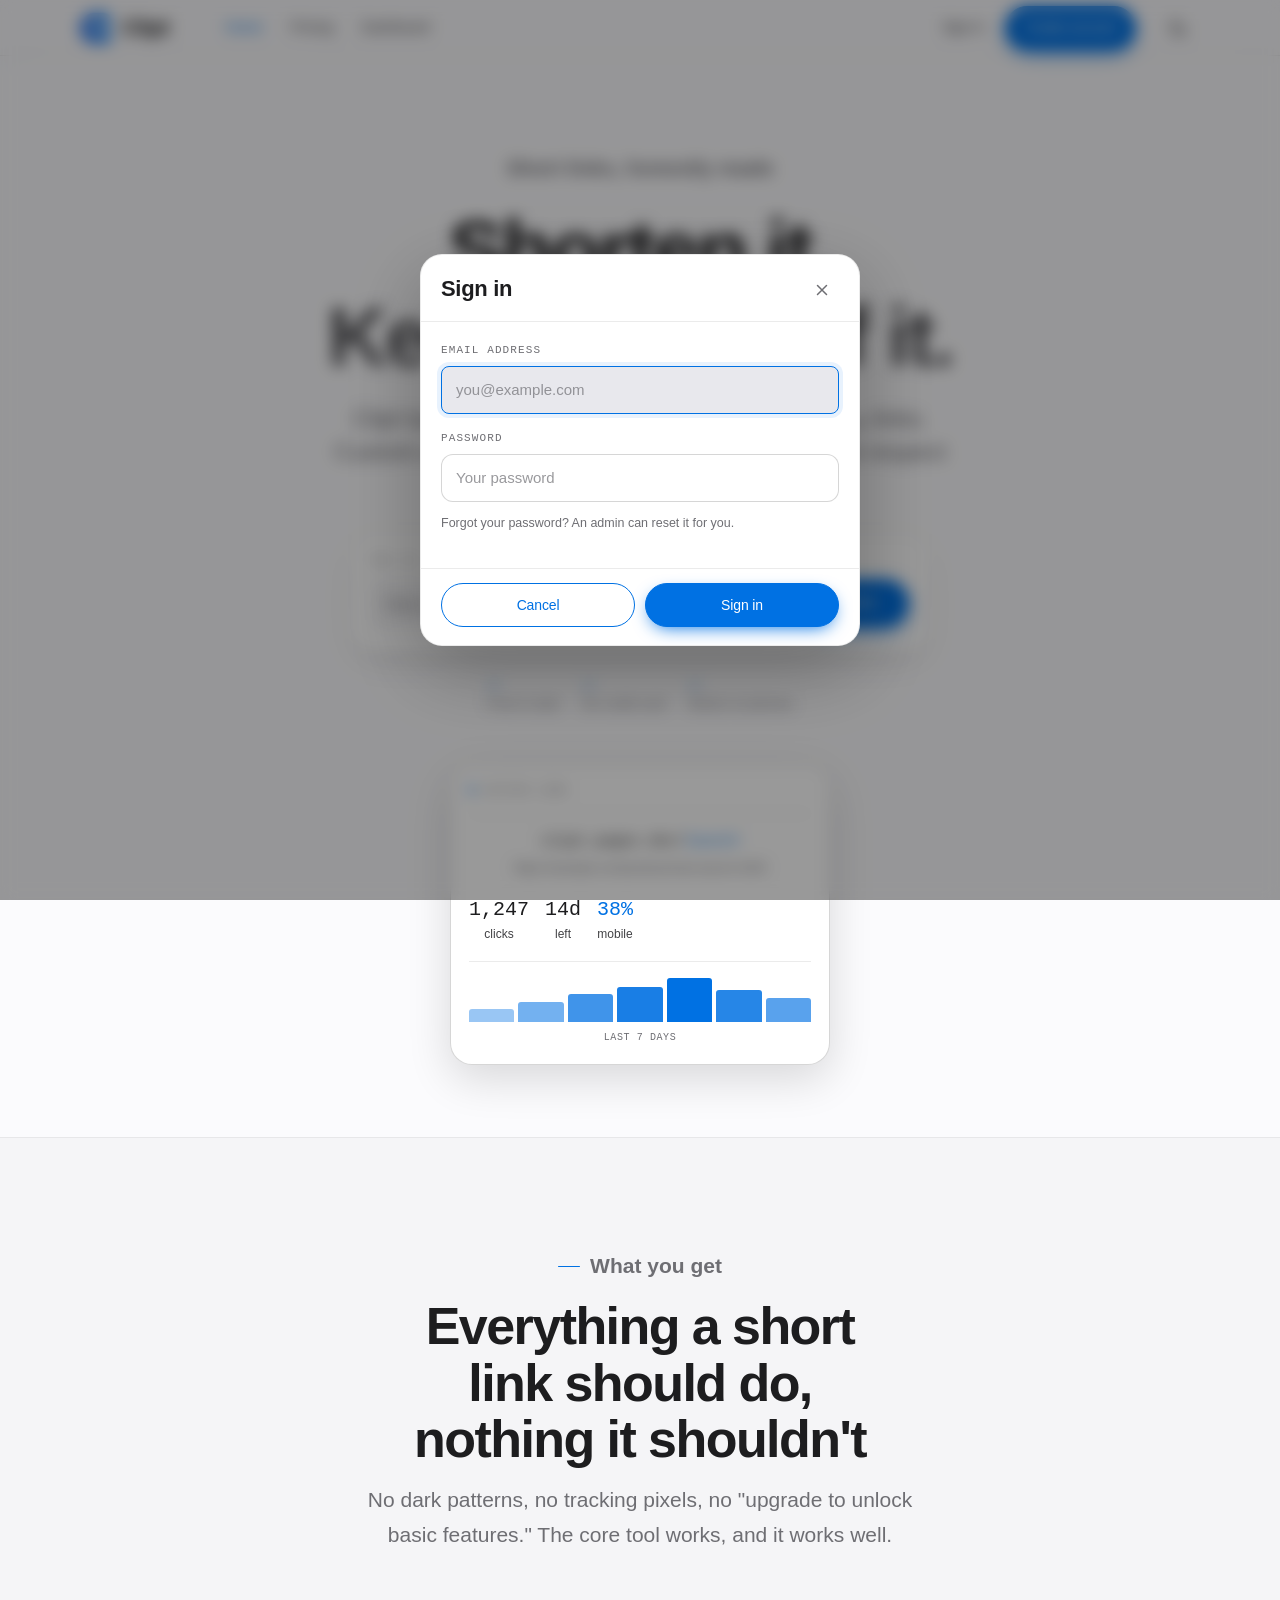
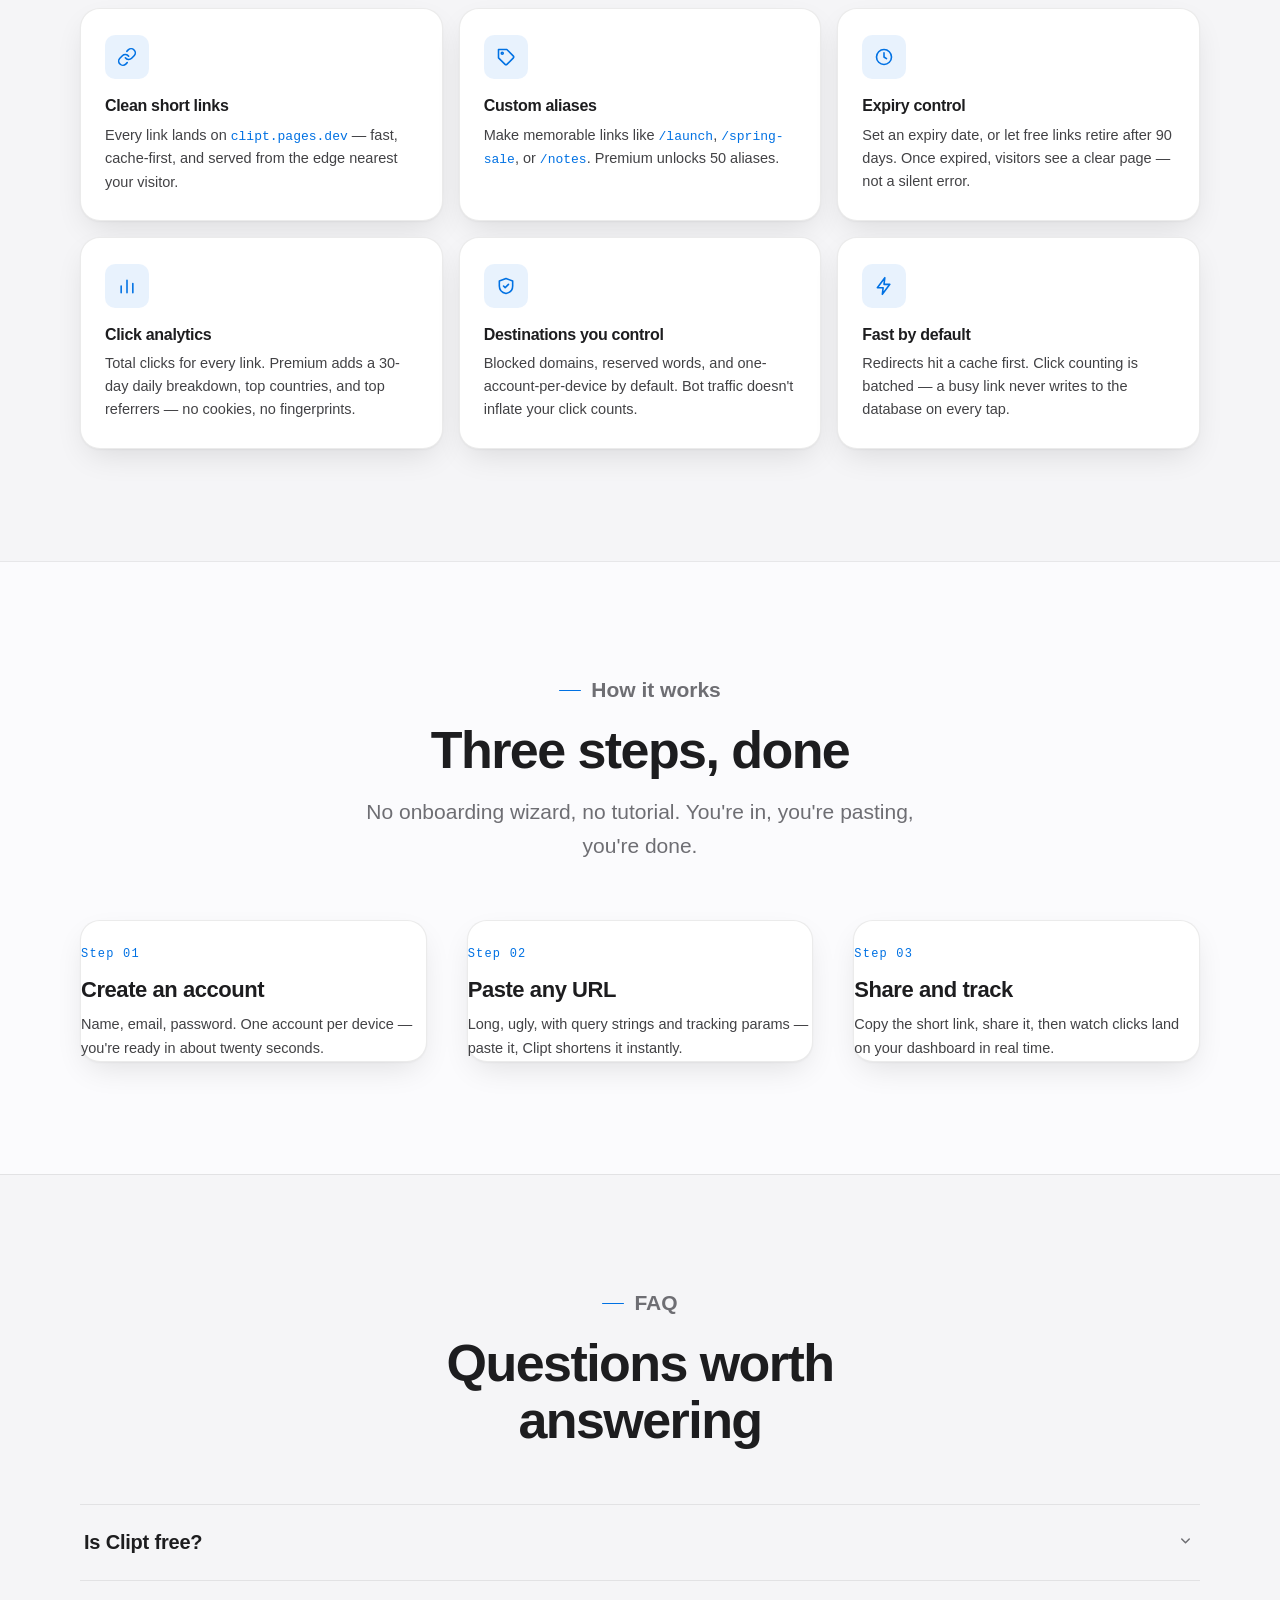
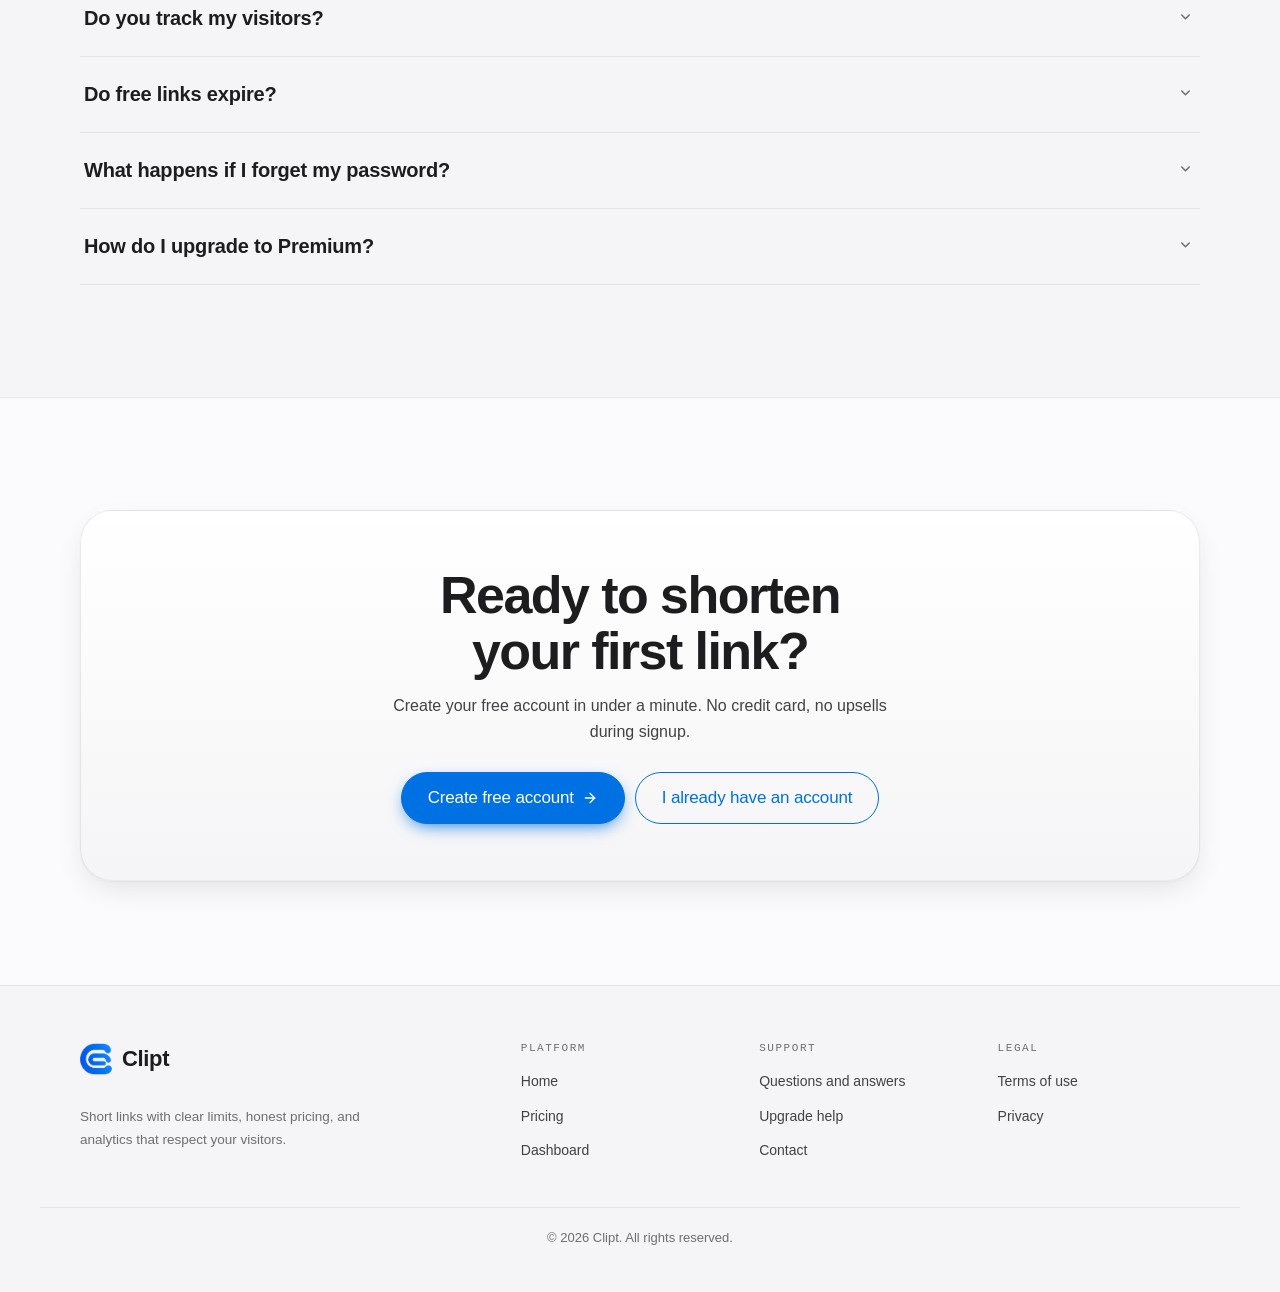
==== commit bb48d5ee: "Update abmin.html" ====
--- a/abmin.html
+++ b/abmin.html
@@ -3,7 +3,7 @@
 <head>
 <meta charset="UTF-8">
 <meta name="viewport" content="width=device-width, initial-scale=1.0, viewport-fit=cover">
-<meta name="theme-color" content="#05080f">
+<meta name="theme-color" content="#000000">
 <meta name="robots" content="noindex,nofollow">
 <title>Admin — Clipt</title>
 <link rel="icon" type="image/png" href="/clipt.png">
@@ -265,7 +265,7 @@
 #_alert{display:none;padding:11px 14px;border-radius:var(--radius);font-size:13.5px;line-height:1.5;margin-bottom:16px}
 #_alert.show{display:block}
 #_alert.error{background:var(--red-dim);color:var(--red);border:1px solid rgba(240,86,106,.25)}
-#_alert.info{background:var(--accent-dim);color:var(--accent);border:1px solid rgba(0,212,170,.25)}
+#_alert.info{background:var(--accent-dim);color:var(--accent);border:1px solid rgba(41,151,255,.3)}
 #_alert.warn{background:var(--orange-dim);color:var(--orange);border:1px solid rgba(245,158,11,.25)}
 
 .main{padding-top:calc(var(--hdr-h) + var(--sat));min-height:100dvh;display:flex;flex-direction:column}
@@ -438,6 +438,30 @@
 @media(prefers-reduced-motion:reduce){
   *,*::before,*::after{animation-duration:.01ms !important;animation-iteration-count:1 !important;transition-duration:.01ms !important;scroll-behavior:auto !important}
 }
+
+/* ═══ ELITE POLISH LAYER (matches public site) ═══ */
+:root{--bg:#000;--alt:#0a0a0c;--surface:#1c1c1e;--surface2:#2c2c2e;--surface3:#3a3a3c;--border:rgba(255,255,255,.1);--border2:rgba(255,255,255,.2);
+--accent:#2997ff;--accent2:#0a84ff;--accent-dim:rgba(41,151,255,.14);--white:#f5f5f7;--gray:#98989d;--gray2:#c7c7cc;
+--red:#ff453a;--red-dim:rgba(255,69,58,.14);--green:#30d158;--green-dim:rgba(48,209,88,.14);--orange:#ff9f0a;--orange-dim:rgba(255,159,10,.14);
+--radius:12px;--radius-lg:20px;--hdr-h:56px;color-scheme:dark;
+--font-head:-apple-system,BlinkMacSystemFont,"SF Pro Display","Inter","Segoe UI",Roboto,"Helvetica Neue",Arial,sans-serif;
+--font-body:-apple-system,BlinkMacSystemFont,"SF Pro Text","Inter","Segoe UI",Roboto,"Helvetica Neue",Arial,sans-serif;
+--font-mono:ui-monospace,"SF Mono",Menlo,Consolas,monospace;--lift:0 1px 0 rgba(255,255,255,.04) inset,0 18px 44px -12px rgba(0,0,0,.7)}
+h1,h2,h3{letter-spacing:-.025em}
+.btn-pri{color:#fff}
+.btn{border-radius:980px;font-weight:500;min-height:44px}
+.btn-ghost{background:transparent;color:var(--accent);border:1px solid var(--accent)}
+.input,.select,.textarea{background:var(--surface);border:1px solid var(--border2);border-radius:12px;min-height:48px}
+.input:focus,.select:focus,.textarea:focus{border-color:var(--accent);box-shadow:0 0 0 4px var(--accent-dim);outline:0}
+.hdr{background:rgba(0,0,0,.72);-webkit-backdrop-filter:saturate(180%) blur(20px);backdrop-filter:saturate(180%) blur(20px)}
+.modal{border-radius:22px;box-shadow:0 24px 80px rgba(0,0,0,.5)}
+.modal-overlay{-webkit-backdrop-filter:blur(8px);backdrop-filter:blur(8px)}
+
+:focus-visible{outline:2px solid var(--accent);outline-offset:3px;border-radius:8px}
+::selection{background:var(--accent);color:#fff}
+.btn:active{transform:scale(.98)}
+.btn[disabled]{opacity:.6;cursor:progress}
+.btn-pri{box-shadow:0 6px 18px -6px var(--accent)}
 </style>
 </head>
 <body class="has-side">
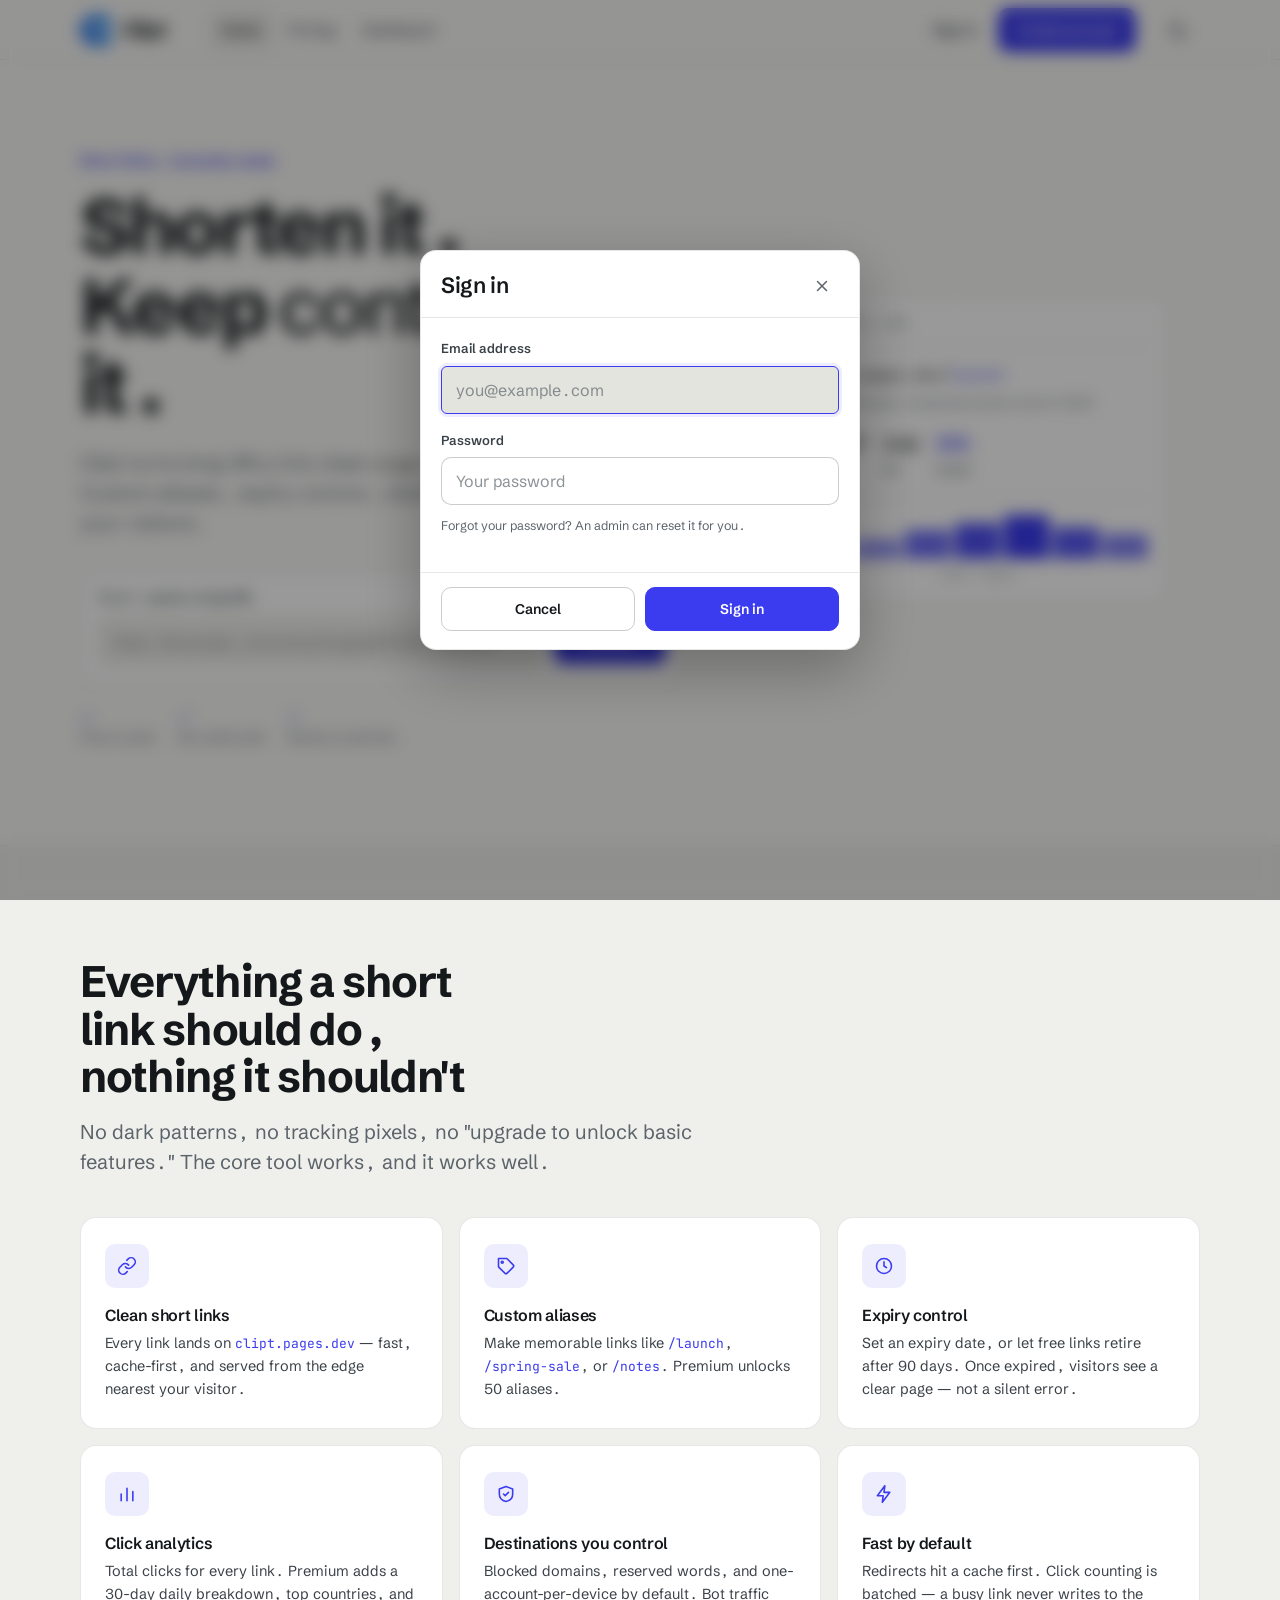
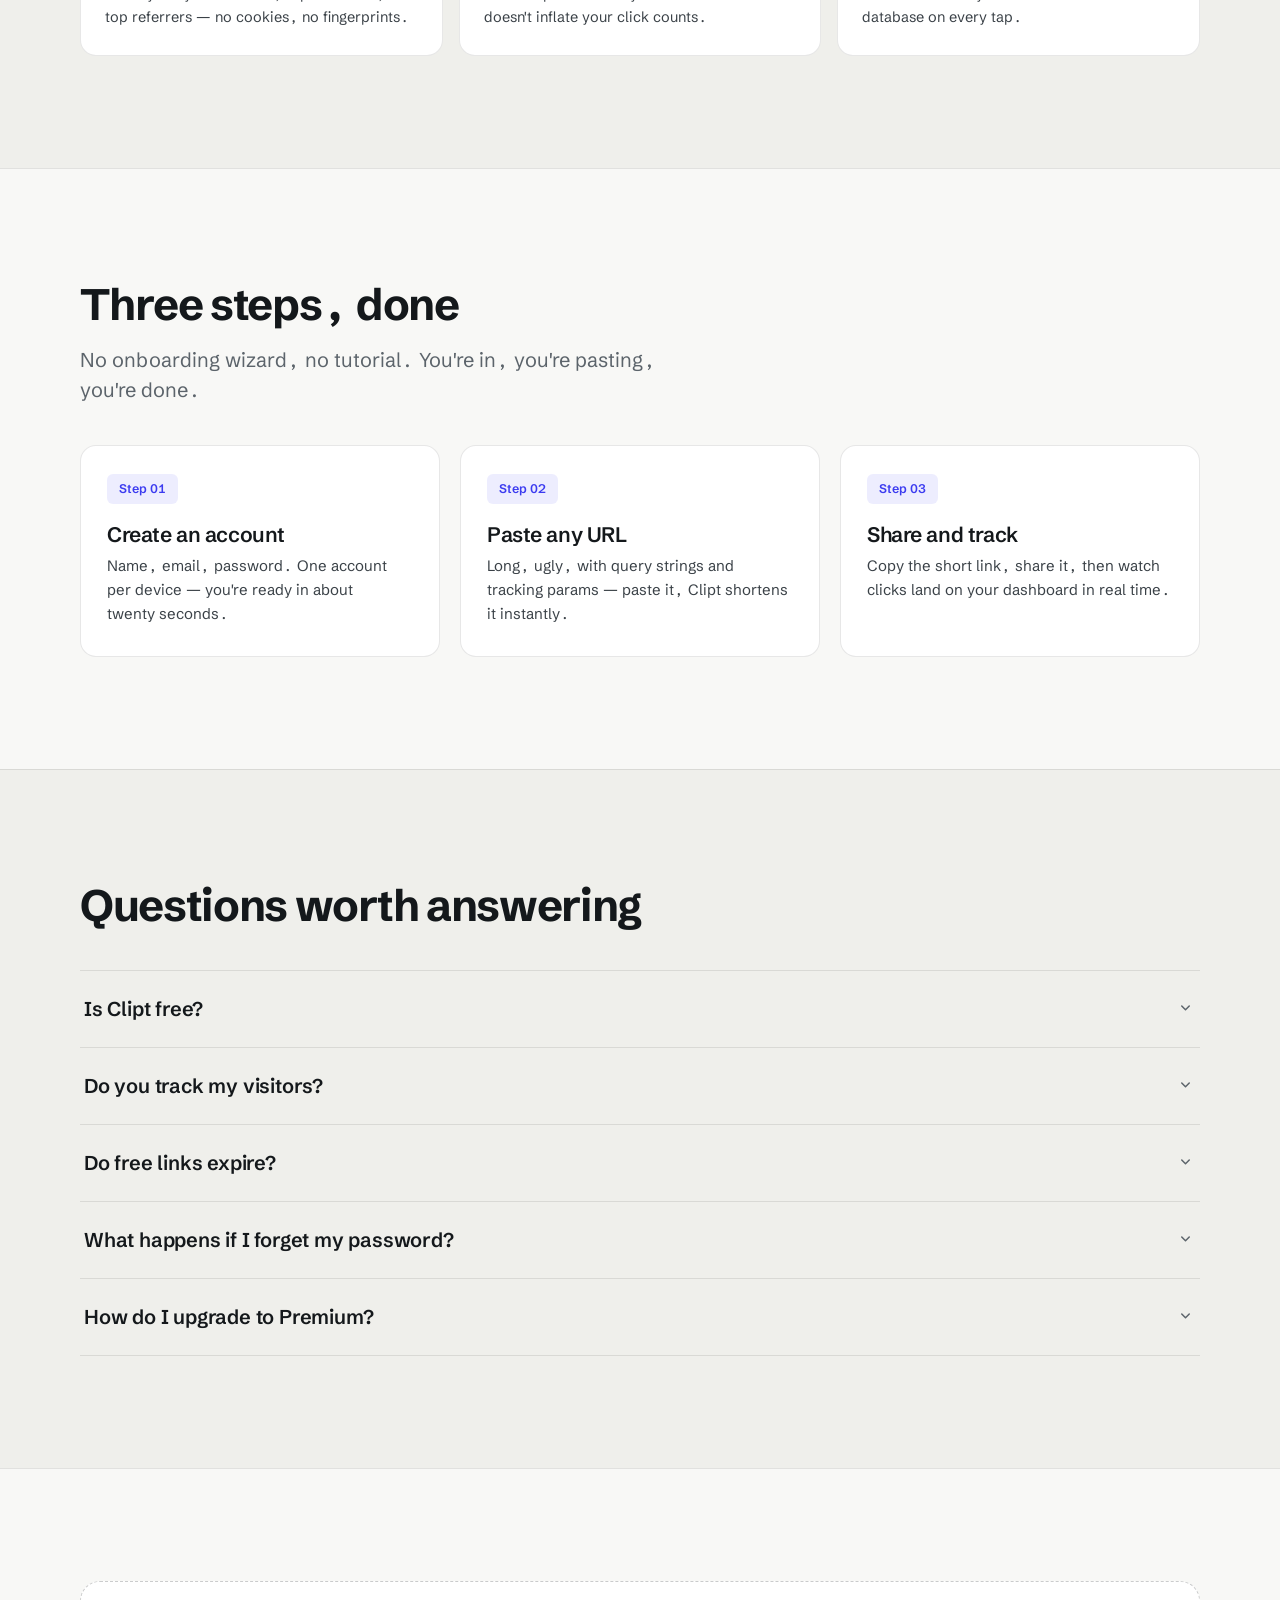
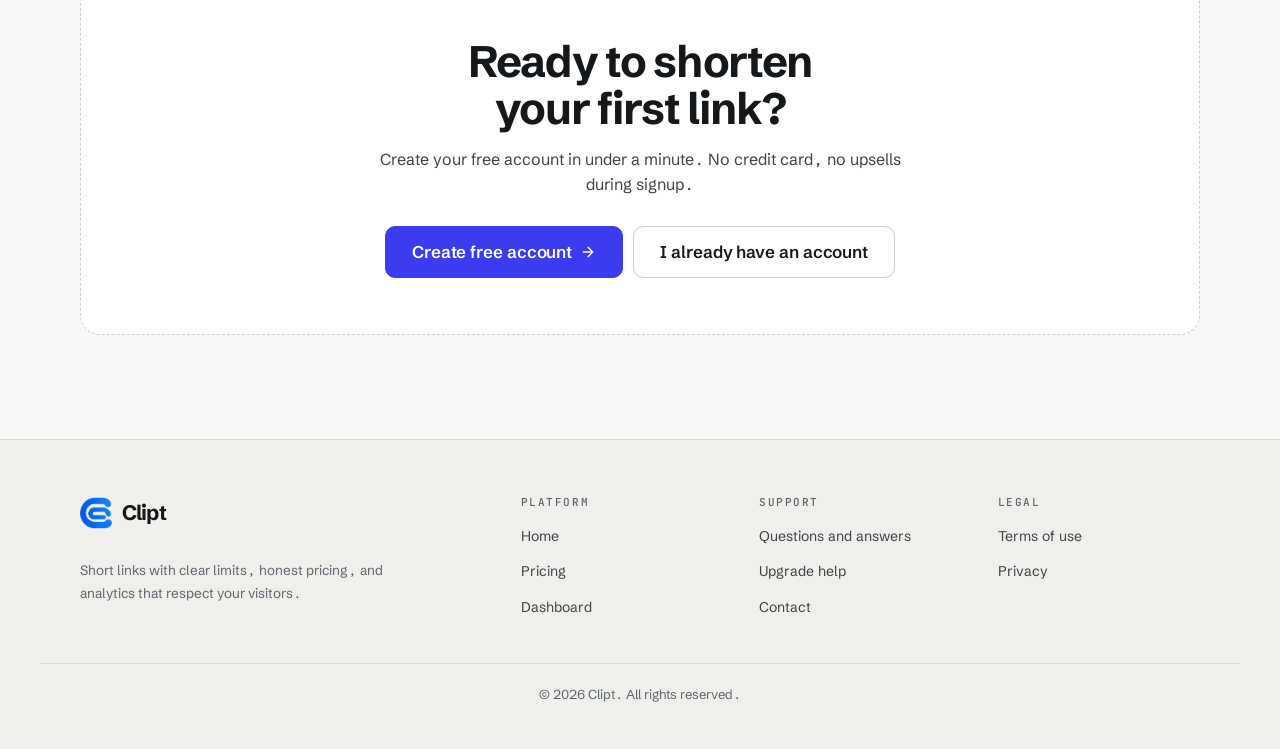
==== commit fbb61319: "Update abmin.html" ====
--- a/abmin.html
+++ b/abmin.html
@@ -3,17 +3,13 @@
 <head>
 <meta charset="UTF-8">
 <meta name="viewport" content="width=device-width, initial-scale=1.0, viewport-fit=cover">
-<meta name="theme-color" content="#000000">
+<meta name="color-scheme" content="light dark"><meta name="theme-color" content="#fbfbfd">
 <meta name="robots" content="noindex,nofollow">
 <title>Admin — Clipt</title>
 <link rel="icon" type="image/png" href="/clipt.png">
 <link rel="apple-touch-icon" href="/clipt.png">
 
-<link rel="preconnect" href="https://fonts.googleapis.com">
-<link rel="preconnect" href="https://fonts.gstatic.com" crossorigin>
-<link href="https://fonts.googleapis.com/css2?family=Cormorant+Garamond:wght@500;600;700&family=DM+Mono:wght@400;500&display=swap" rel="stylesheet">
-<link href="https://api.fontshare.com/v2/css?f[]=cabinet-grotesk@400,500,700,800&display=swap" rel="stylesheet">
-
+<script>try{var t=localStorage.getItem("clipt_theme");document.documentElement.setAttribute("data-theme",t==="dark"?"dark":"light")}catch(e){document.documentElement.setAttribute("data-theme","light")}</script>
 <style>
 :root{
   --bg:#05080f;--surface:#0b0f1a;--surface2:#111827;--surface3:#161e2e;
@@ -439,30 +435,89 @@
   *,*::before,*::after{animation-duration:.01ms !important;animation-iteration-count:1 !important;transition-duration:.01ms !important;scroll-behavior:auto !important}
 }
 
-/* ═══ ELITE POLISH LAYER (matches public site) ═══ */
-:root{--bg:#000;--alt:#0a0a0c;--surface:#1c1c1e;--surface2:#2c2c2e;--surface3:#3a3a3c;--border:rgba(255,255,255,.1);--border2:rgba(255,255,255,.2);
+/* ═══ SHARED SITE THEME (light default, dark via [data-theme=dark]) ═══ */
+/* ═══ APPLE-STYLE THEME (light default, dark via [data-theme=dark]) ═══ */
+:root{--bg:#fbfbfd;--alt:#f5f5f7;--surface:#fff;--surface2:#f5f5f7;--surface3:#e8e8ed;--border:rgba(0,0,0,.08);--border2:rgba(0,0,0,.16);
+--accent:#0071e3;--accent2:#0077ed;--accent-dim:rgba(0,113,227,.09);--white:#1d1d1f;--gray:#6e6e73;--gray2:#424245;
+--red:#d70015;--red-dim:rgba(215,0,21,.08);--green:#248a3d;--green-dim:rgba(36,138,61,.1);--orange:#b25000;--orange-dim:rgba(178,80,0,.1);
+--hover:rgba(0,0,0,.05);--hdr-bg:rgba(251,251,253,.8);--radius:14px;--radius-lg:20px;--hdr-h:56px;color-scheme:light;
+--font-head:-apple-system,BlinkMacSystemFont,"SF Pro Display","Inter","Segoe UI",Roboto,"Helvetica Neue",Arial,sans-serif;
+--font-body:-apple-system,BlinkMacSystemFont,"SF Pro Text","Inter","Segoe UI",Roboto,"Helvetica Neue",Arial,sans-serif;
+--font-mono:ui-monospace,"SF Mono",Menlo,Consolas,monospace}
+:root[data-theme="dark"]{--bg:#000;--alt:#0a0a0c;--surface:#1c1c1e;--surface2:#2c2c2e;--surface3:#3a3a3c;--border:rgba(255,255,255,.1);--border2:rgba(255,255,255,.2);
 --accent:#2997ff;--accent2:#0a84ff;--accent-dim:rgba(41,151,255,.14);--white:#f5f5f7;--gray:#98989d;--gray2:#c7c7cc;
 --red:#ff453a;--red-dim:rgba(255,69,58,.14);--green:#30d158;--green-dim:rgba(48,209,88,.14);--orange:#ff9f0a;--orange-dim:rgba(255,159,10,.14);
---radius:12px;--radius-lg:20px;--hdr-h:56px;color-scheme:dark;
---font-head:-apple-system,BlinkMacSystemFont,"SF Pro Display","Inter","Segoe UI",Roboto,"Helvetica Neue",Arial,sans-serif;
---font-body:-apple-system,BlinkMacSystemFont,"SF Pro Text","Inter","Segoe UI",Roboto,"Helvetica Neue",Arial,sans-serif;
---font-mono:ui-monospace,"SF Mono",Menlo,Consolas,monospace;--lift:0 1px 0 rgba(255,255,255,.04) inset,0 18px 44px -12px rgba(0,0,0,.7)}
-h1,h2,h3{letter-spacing:-.025em}
-.btn-pri{color:#fff}
-.btn{border-radius:980px;font-weight:500;min-height:44px}
+--hover:rgba(255,255,255,.08);--hdr-bg:rgba(0,0,0,.72);color-scheme:dark}
+body{background:var(--bg);color:var(--gray2);transition:background .25s,color .25s}
+.btn-pri,.nav-i .cnt,.prof .av-btn .av,.user-chip .av,.logo-badge,.av{color:#fff}
+.btn-ghost:hover,.btn-quiet:hover,.ib-sm:hover,.ib:hover,.link-short button:hover,.menu a:hover,.menu button:hover,.nav-i:hover,.user-chip:hover{background:var(--hover)}
+.input:hover,.select:hover,.textarea:hover{border-color:var(--gray)}
+.hdr{background:var(--hdr-bg);-webkit-backdrop-filter:saturate(180%) blur(20px);backdrop-filter:saturate(180%) blur(20px);border-bottom:1px solid var(--border)}
+.side{background:var(--surface);border-right:1px solid var(--border)}
+.side-sec{font-family:var(--font-body);text-transform:none;letter-spacing:0;font-size:12px;font-weight:600;color:var(--gray)}
+.nav-i{border-radius:12px;min-height:44px;font-weight:500}
+.btn,.ib{min-height:44px} .ib{min-width:44px}
+.btn{border-radius:980px;font-weight:500;letter-spacing:-.01em}
+.btn-pri{background:var(--accent);color:#fff;box-shadow:none} .btn-pri:hover{background:var(--accent2)}
 .btn-ghost{background:transparent;color:var(--accent);border:1px solid var(--accent)}
 .input,.select,.textarea{background:var(--surface);border:1px solid var(--border2);border-radius:12px;min-height:48px}
 .input:focus,.select:focus,.textarea:focus{border-color:var(--accent);box-shadow:0 0 0 4px var(--accent-dim);outline:0}
-.hdr{background:rgba(0,0,0,.72);-webkit-backdrop-filter:saturate(180%) blur(20px);backdrop-filter:saturate(180%) blur(20px)}
-.modal{border-radius:22px;box-shadow:0 24px 80px rgba(0,0,0,.5)}
-.modal-overlay{-webkit-backdrop-filter:blur(8px);backdrop-filter:blur(8px)}
-
+.stat,.link-row,.plan-card{border-radius:20px}
+.stat{box-shadow:0 1px 2px rgba(0,0,0,.04)}
+.link-row{background:var(--surface);border:1px solid var(--border)}
+h1,h2,h3{font-family:var(--font-head);letter-spacing:-.025em;font-weight:700;color:var(--white)}
+.menu{background:var(--surface);border:1px solid var(--border);border-radius:16px;box-shadow:0 12px 40px rgba(0,0,0,.18)}
+.modal{background:var(--surface);border:1px solid var(--border);border-radius:22px;box-shadow:0 24px 80px rgba(0,0,0,.28)}
+.modal-overlay{background:rgba(0,0,0,.4);-webkit-backdrop-filter:blur(8px);backdrop-filter:blur(8px)}
+
+
+/* admin-specific + shared polish */
+:root{--lift:0 1px 2px rgba(0,0,0,.04),0 12px 32px -8px rgba(0,0,0,.12)}
+:root[data-theme="dark"]{--lift:0 1px 0 rgba(255,255,255,.04) inset,0 18px 44px -12px rgba(0,0,0,.7)}
+.btn-pri{color:#fff;border-color:var(--accent);box-shadow:0 6px 18px -6px var(--accent)}
+.ib:hover,.ib-sm:hover,.menu a:hover,.menu button:hover,.nav-i:hover,.btn-quiet:hover,.btn-ghost:hover{background:var(--hover)}
+.btn-ghost:hover{border-color:var(--accent)}
+.input:hover,.select:hover,.textarea:hover{border-color:var(--gray)}
+.logo-badge{color:#fff}
+.btn-ghost .spin{border-color:var(--border2);border-top-color:var(--accent)}
+.card,.stat,.row,.list-row{border-radius:20px}
+.card{box-shadow:var(--lift)}
+.card,.stat{background:var(--surface);border:1px solid var(--border)}
+.toast{background:var(--surface);color:var(--white);border:1px solid var(--border2);box-shadow:var(--lift)}
+.modal{background:var(--surface);border:1px solid var(--border);border-radius:22px;box-shadow:0 24px 80px rgba(0,0,0,.28)}
+.modal-overlay{background:rgba(0,0,0,.4);-webkit-backdrop-filter:blur(8px);backdrop-filter:blur(8px)}
+.menu{background:var(--surface);border:1px solid var(--border);border-radius:16px;box-shadow:0 12px 40px rgba(0,0,0,.18)}
+.side{background:var(--surface);border-right:1px solid var(--border)}
+.side-sec,.field label,.stat .k{font-family:var(--font-body);text-transform:none;letter-spacing:0;font-size:13px;font-weight:500;color:var(--gray)}
+.page-head h1{font-weight:700}
 :focus-visible{outline:2px solid var(--accent);outline-offset:3px;border-radius:8px}
 ::selection{background:var(--accent);color:#fff}
 .btn:active{transform:scale(.98)}
 .btn[disabled]{opacity:.6;cursor:progress}
-.btn-pri{box-shadow:0 6px 18px -6px var(--accent)}
+
+/* ═══ FOOTER + ZOOM FIX ═══ */
+.ftr{background:var(--alt);border-top:1px solid var(--border);padding:32px 0 8px;margin-top:auto}
+.ftr-in,.ftr-b{margin-left:auto;margin-right:auto;max-width:1100px;width:100%}
+body.has-side .ftr-in,body.has-side .ftr-b{margin-left:auto;margin-right:auto;max-width:1100px;width:100%}
+.ftr-in{grid-template-columns:repeat(2,minmax(0,1fr));gap:28px 20px;padding-inline:20px}
+.ftr-in>div:first-child{grid-column:1/-1}
+.ftr h5{font-family:var(--font-body);text-transform:none;letter-spacing:0;font-size:12px;font-weight:600;color:var(--white);margin-bottom:10px}
+.ftr a{font-size:13px;color:var(--gray)} .ftr a:hover{color:var(--accent)}
+.ftr p{font-size:13px;line-height:1.6;max-width:360px}
+.ftr-b{font-size:12px;color:var(--gray);margin-top:28px;padding-inline:20px;text-align:left}
+@media(min-width:720px){.ftr-in{grid-template-columns:2fr 1fr 1fr 1fr;padding-inline:32px}.ftr-in>div:first-child{grid-column:auto}.ftr-b{padding-inline:32px}}
+@media(min-width:861px){body.has-side .ftr{margin-left:var(--side-w)}}
+html,body{max-width:100%;overflow-x:hidden}
+.main,.app-wrap,.card,.view{min-width:0}
+.card{overflow-wrap:anywhere}
+img,svg,video{max-width:100%}
+@media(max-width:860px){.input,.select,.textarea{font-size:16px}}
+#themeBtn .i-sun{display:none} :root[data-theme="dark"] #themeBtn .i-sun{display:block} :root[data-theme="dark"] #themeBtn .i-moon{display:none}
 </style>
+<link rel="preconnect" href="https://fonts.googleapis.com">
+<link rel="preconnect" href="https://fonts.gstatic.com" crossorigin>
+<link rel="stylesheet" href="https://fonts.googleapis.com/css2?family=JetBrains+Mono:wght@400;500&family=Schibsted+Grotesk:wght@400;500;600;700&display=swap">
+<link rel="stylesheet" href="/clipt-ui.css">
 </head>
 <body class="has-side">
 
@@ -528,6 +583,10 @@
       <span class="logo-badge">Admin</span>
     </a>
     <div class="hdr-r">
+      <button class="ib" id="themeBtn" type="button" aria-label="Toggle dark mode" title="Light / dark">
+        <svg class="i-moon" width="20" height="20" viewBox="0 0 24 24" fill="none" stroke="currentColor" stroke-width="1.9" stroke-linecap="round" stroke-linejoin="round"><path d="M21 12.8A9 9 0 1 1 11.2 3a7 7 0 0 0 9.8 9.8z"/></svg>
+        <svg class="i-sun" width="20" height="20" viewBox="0 0 24 24" fill="none" stroke="currentColor" stroke-width="1.9" stroke-linecap="round"><circle cx="12" cy="12" r="4"/><path d="M12 2v2M12 20v2M4.9 4.9l1.4 1.4M17.7 17.7l1.4 1.4M2 12h2M20 12h2M4.9 19.1l1.4-1.4M17.7 6.3l1.4-1.4"/></svg>
+      </button>
       <button class="ib" id="bellBtn" aria-label="Pending payments">
         <svg width="20" height="20" viewBox="0 0 24 24" fill="none" stroke="currentColor" stroke-width="1.9" stroke-linecap="round" stroke-linejoin="round"><path d="M6 9a6 6 0 0 1 12 0c0 6 2.5 7.5 2.5 7.5h-17S6 15 6 9z"/><path d="M10 20a2 2 0 0 0 4 0"/></svg>
         <span class="dot" id="bellDot" hidden></span>
@@ -1822,5 +1881,12 @@
 
 })();
 </script>
+<script>
+document.getElementById('themeBtn').addEventListener('click',function(){
+  var d=document.documentElement,n=d.getAttribute('data-theme')==='dark'?'light':'dark';
+  d.setAttribute('data-theme',n);try{localStorage.setItem('clipt_theme',n)}catch(e){}
+  var m=document.querySelector('meta[name=theme-color]');if(m)m.content=n==='dark'?'#000000':'#fbfbfd';
+});
+</script>
 </body>
 </html>
--- a/clipt-ui.css
+++ b/clipt-ui.css
@@ -0,0 +1,122 @@
+/* Clipt UI layer — loaded after each page's inline styles, so it wins the cascade.
+   Idea: a short link is a clipped coupon. Dashed "cut line" borders mark the
+   things you take away (the short link, the hero card, the closing CTA).
+   Everything else stays flat and quiet. */
+
+:root{
+  --bg:#f8f8f6;--alt:#efefeb;--surface:#fff;--surface2:#f1f1ed;--surface3:#e4e4de;
+  --border:rgba(20,24,27,.1);--border2:rgba(20,24,27,.22);
+  --accent:#3b3bf0;--accent2:#2f2fd8;--accent-dim:rgba(59,59,240,.09);
+  --white:#14181b;--gray:#5c646b;--gray2:#3a4147;
+  --red:#c4152b;--red-dim:rgba(196,21,43,.08);
+  --green:#1f7a45;--green-dim:rgba(31,122,69,.1);
+  --orange:#a85a00;--orange-dim:rgba(168,90,0,.1);
+  --hover:rgba(20,24,27,.06);--hdr-bg:rgba(248,248,246,.88);
+  --on-accent:#fff;--glow:transparent;
+  --radius:10px;--radius-lg:16px;--hdr-h:60px;
+  --font-head:"Schibsted Grotesk",system-ui,-apple-system,"Segoe UI",Roboto,sans-serif;
+  --font-body:"Schibsted Grotesk",system-ui,-apple-system,"Segoe UI",Roboto,sans-serif;
+  --font-mono:"JetBrains Mono",ui-monospace,"SF Mono",Menlo,Consolas,monospace;
+  --lift:none;
+}
+:root[data-theme="dark"]{
+  --bg:#0d0f11;--alt:#121518;--surface:#171a1e;--surface2:#1f2328;--surface3:#292e34;
+  --border:rgba(255,255,255,.09);--border2:rgba(255,255,255,.2);
+  --accent:#8f8fff;--accent2:#a5a5ff;--accent-dim:rgba(143,143,255,.14);
+  --white:#f2f3f1;--gray:#99a1a8;--gray2:#c3c8cc;
+  --red:#ff6b7d;--red-dim:rgba(255,107,125,.13);
+  --green:#4cd387;--green-dim:rgba(76,211,135,.13);
+  --orange:#ffb24d;--orange-dim:rgba(255,178,77,.13);
+  --hover:rgba(255,255,255,.07);--hdr-bg:rgba(13,15,17,.86);
+  --on-accent:#0d0f11;
+}
+
+body{font-size:16px;line-height:1.6;font-feature-settings:"ss01";font-variant-numeric:tabular-nums}
+.btn-pri,.nav-i .cnt,.prof .ib .av,.user-chip .av{color:var(--on-accent)}
+.cta h2,.cta-in h2,.hero h1,.section-title{color:var(--white)}
+
+/* Type: one family, tight at display sizes */
+h1,h2,h3,h4{font-family:var(--font-head);letter-spacing:-.025em}
+.hero h1{
+  font-size:clamp(40px,6.6vw,78px);line-height:1.02;font-weight:700;letter-spacing:-.04em;
+  background:none;-webkit-text-fill-color:currentColor;color:var(--white);
+}
+.hero h1 em{font-style:normal;color:inherit}
+.section-title,.cta h2,.cta-in h2{font-size:clamp(28px,4.4vw,44px);line-height:1.08;font-weight:700;letter-spacing:-.03em}
+.hero-lede,.section-lede{color:var(--gray);font-size:clamp(17px,2vw,20px);line-height:1.5;max-width:56ch}
+code,.v,.logo-word{font-family:var(--font-mono)}
+.logo-word{font-family:var(--font-head);font-weight:700;letter-spacing:-.04em;font-size:21px}
+
+/* Labels: sentence case, readable size (no tracked all-caps) */
+.field label,.demo-box label,.side-sec{
+  font-family:var(--font-body);text-transform:none;letter-spacing:0;
+  font-size:13px;font-weight:600;color:var(--gray2);
+}
+.side-sec{font-size:12.5px;color:var(--gray)}
+.section-head .eyebrow{display:none}
+.hero .eyebrow{font-size:15px;font-weight:600;color:var(--accent);margin-bottom:14px}
+
+/* Buttons and inputs */
+.btn{border-radius:var(--radius);font-weight:600;letter-spacing:-.005em}
+.btn-pri{background:var(--accent);border-color:var(--accent);box-shadow:none}
+.btn-pri:hover{background:var(--accent2);border-color:var(--accent2)}
+.btn-ghost{color:var(--white);border:1px solid var(--border2);background:transparent}
+.btn-ghost:hover{border-color:var(--white);background:var(--hover)}
+.btn:active{transform:translateY(1px)}
+.input,.select,.textarea{font-size:16px;border-radius:var(--radius);background:var(--surface);border:1px solid var(--border2)}
+.input:focus,.select:focus,.textarea:focus{border-color:var(--accent);box-shadow:0 0 0 3px var(--accent-dim)}
+:focus-visible{outline:2px solid var(--accent);outline-offset:2px;border-radius:6px}
+
+/* Header and nav */
+.hdr{background:var(--hdr-bg);border-bottom:1px solid var(--border)}
+.hnav a{border-radius:8px;font-weight:500}
+.hnav a.on{color:var(--white);background:var(--hover)}
+.nav-i{border-radius:8px}
+.nav-i.on{color:var(--white);background:var(--hover);box-shadow:inset 3px 0 0 var(--accent)}
+
+/* Hero: left-aligned, copy and demo on the left, the clipped card on the right */
+.hero{text-align:left;padding:48px 0 56px;border-bottom:1px solid var(--border)}
+.hero::before{display:none}
+.hero-lede{margin-inline:0}
+.hero-in{grid-template-columns:1fr;gap:40px;align-items:center}
+@media(min-width:960px){.hero{padding:88px 0 96px}.hero-in{grid-template-columns:1.15fr .85fr;gap:72px}}
+.hero h1{background:none}
+.demo-box{max-width:none;margin:28px 0 0;border-radius:var(--radius-lg);border:1px solid var(--border2);box-shadow:none;padding:16px;background:var(--surface)}
+.demo-box .input{background:var(--alt);border:1px solid transparent}
+.demo-result{border-radius:var(--radius);background:var(--accent-dim);border:1.5px dashed var(--accent)}
+.demo-result.err{background:var(--red-dim);border-color:var(--red)}
+.hero-meta{justify-content:flex-start;color:var(--gray)}
+.hero-visual>div>div{
+  box-shadow:none!important;border:1.5px dashed var(--border2)!important;
+  border-radius:var(--radius-lg)!important;background:var(--surface)!important;
+}
+.hero-in>div:first-child{animation:heroIn .5s cubic-bezier(.2,.7,.2,1) both}
+
+/* Sections: left-aligned, flat cards, no hover lift */
+.section-head{text-align:left;margin-inline:0;max-width:680px;margin-bottom:40px}
+.section-lede{margin-inline:0}
+main>section:nth-of-type(even){background:var(--alt)}
+.feat,.step{box-shadow:none;border-radius:var(--radius-lg);border:1px solid var(--border);background:var(--surface)}
+.feat:hover,.step:hover{transform:none;border-color:var(--border2)}
+.feat-ic{border-radius:var(--radius);background:var(--accent-dim);color:var(--accent)}
+.step-n{border-radius:6px;font-size:12.5px}
+.cta{border-radius:20px;border:1.5px dashed var(--border2);background:var(--surface);box-shadow:none}
+.cta::before{display:none}
+
+/* Overlays */
+.modal{border-radius:var(--radius-lg);box-shadow:0 20px 60px rgba(0,0,0,.28)}
+.menu{border-radius:12px}
+.toast{border-radius:12px}
+
+/* Phones: comfortable tap targets, no horizontal scroll */
+@media(max-width:520px){
+  .hero h1{font-size:clamp(36px,11vw,46px)}
+  .demo-row .btn{width:100%}
+  .section{padding:56px 0}
+}
+img,svg,video{max-width:100%}
+table{display:block;overflow-x:auto;max-width:100%}
+
+@media(prefers-reduced-motion:reduce){
+  *,*::before,*::after{animation:none!important;transition:none!important;scroll-behavior:auto!important}
+}
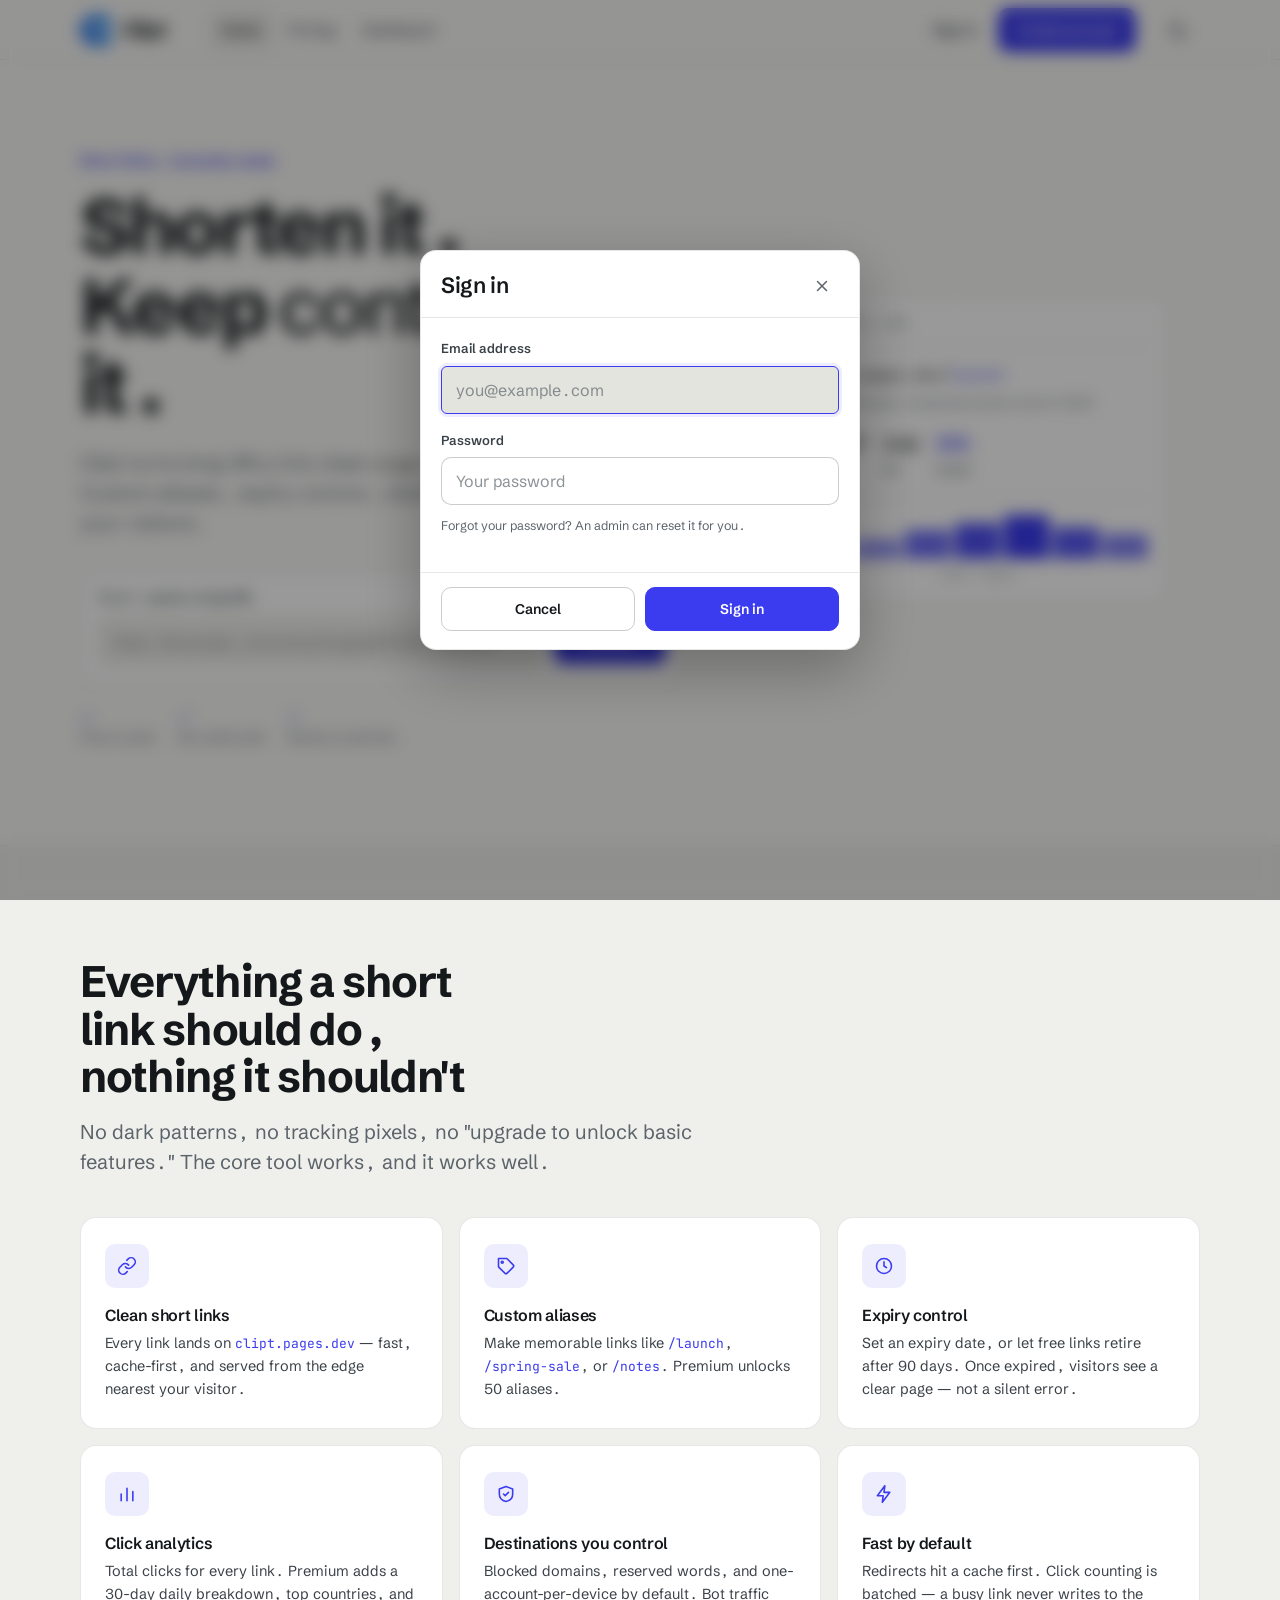
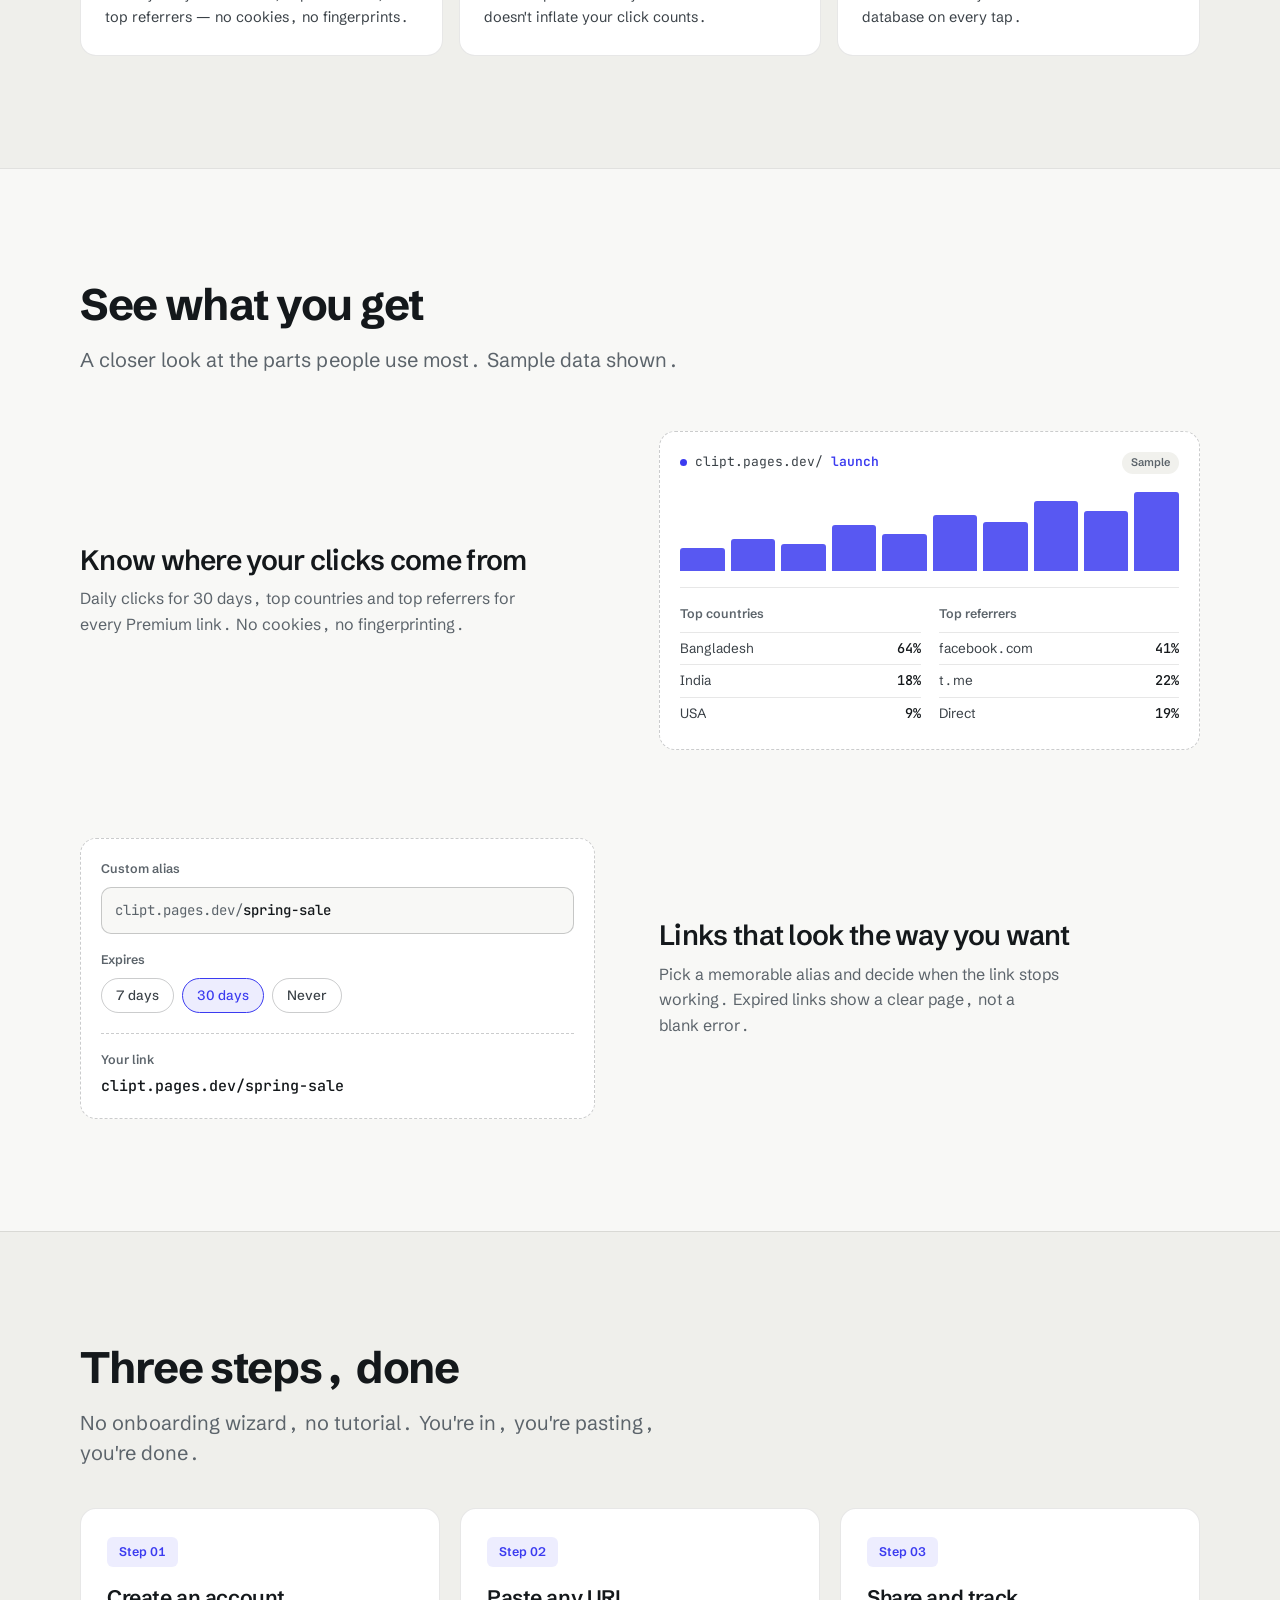
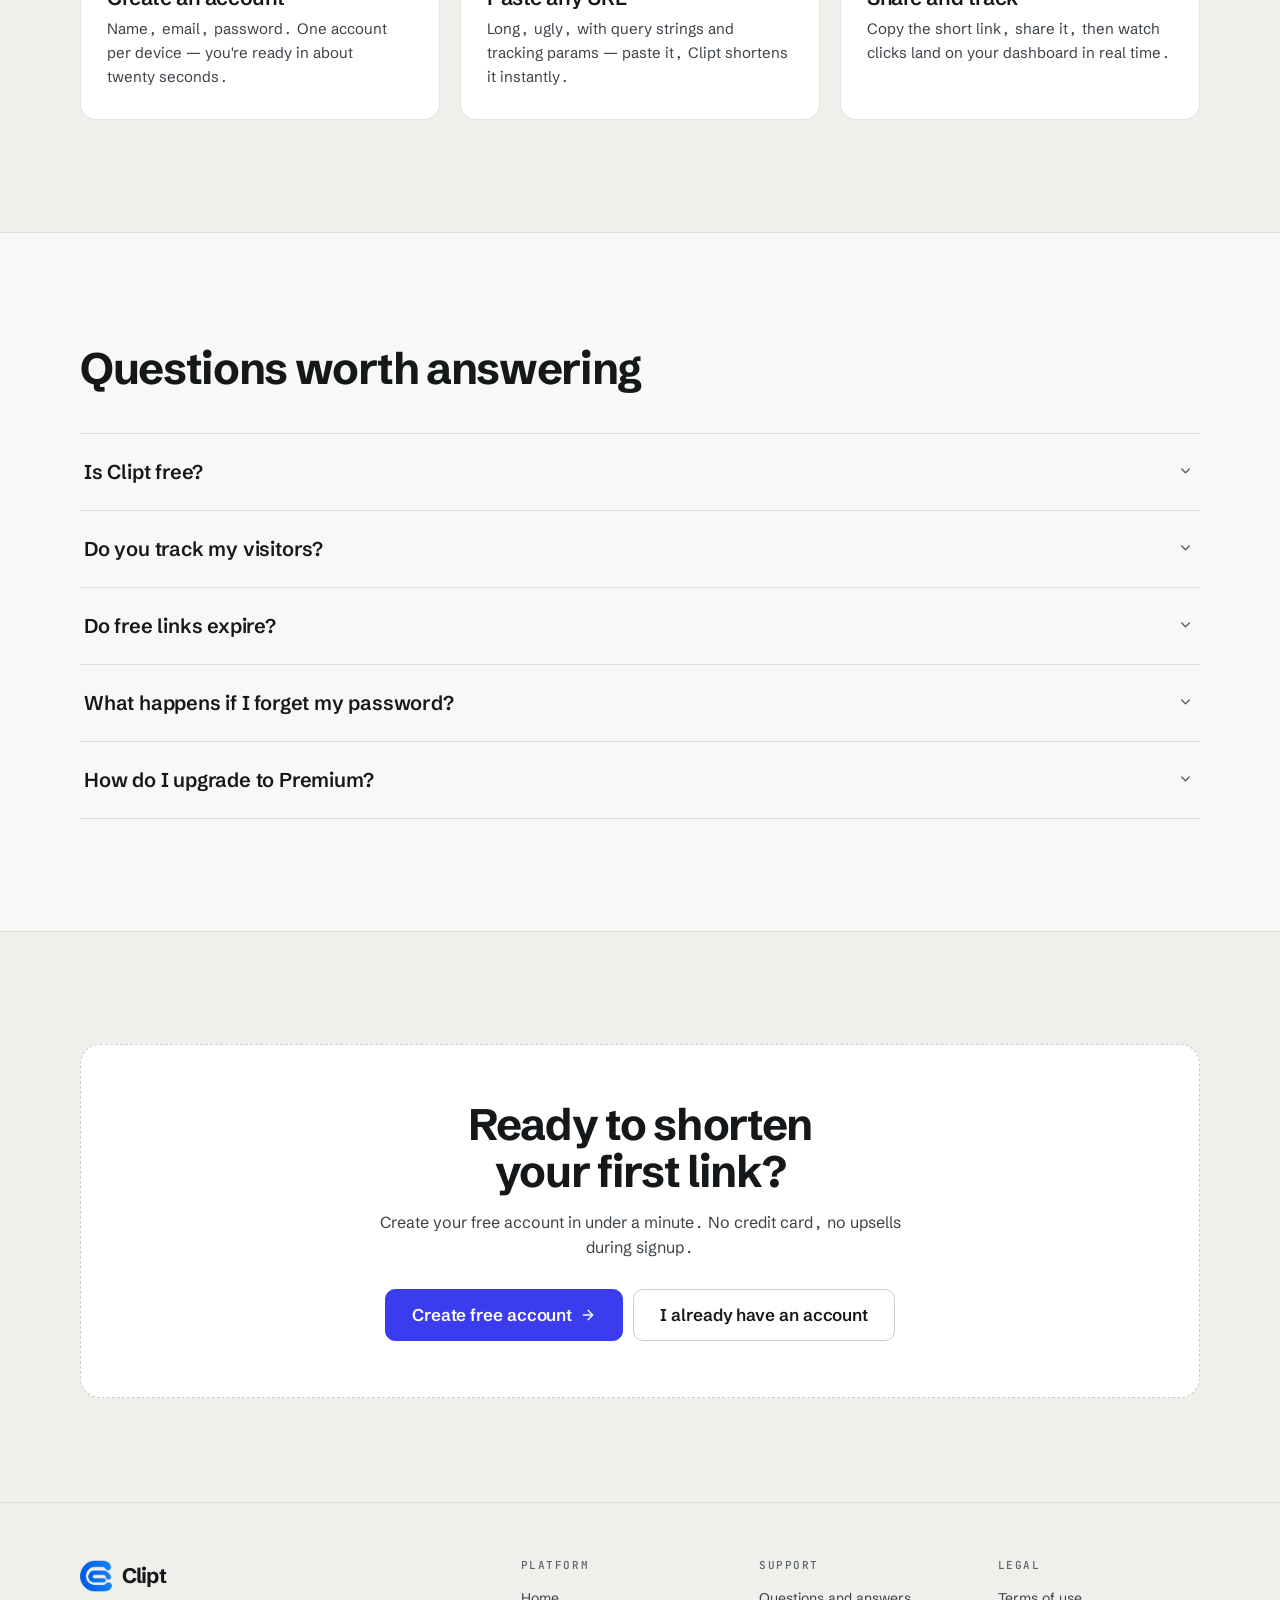
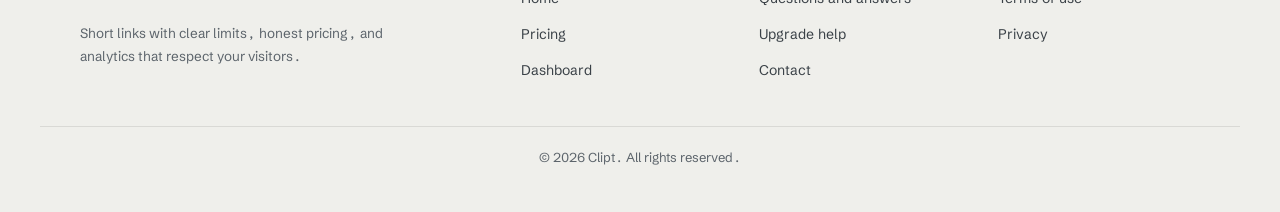
==== commit 3ec18bfe: "Add files via upload" ====
--- a/abmin.html
+++ b/abmin.html
@@ -1888,5 +1888,41 @@
   var m=document.querySelector('meta[name=theme-color]');if(m)m.content=n==='dark'?'#000000':'#fbfbfd';
 });
 </script>
+<script>
+/* Menu: X close button + theme switch inside the slide-in menu */
+(function(){
+  var side=document.getElementById('side'),scrim=document.getElementById('scrim');
+  if(!side||!scrim)return;
+  var top=side.querySelector('.side-top');
+  if(top&&!document.getElementById('sideX')){
+    var x=document.createElement('button');
+    x.type='button';x.id='sideX';x.className='side-x';x.setAttribute('aria-label','Close menu');
+    x.innerHTML='<svg width="22" height="22" viewBox="0 0 24 24" fill="none" stroke="currentColor" stroke-width="1.9" stroke-linecap="round"><path d="M6 6l12 12M18 6 6 18"/></svg>';
+    x.addEventListener('click',function(){scrim.click()});
+    top.appendChild(x);
+  }
+  var bot=document.getElementById('sideBot');
+  if(bot&&!document.getElementById('sideTheme')){
+    var r=document.createElement('div');
+    r.id='sideTheme';r.className='side-theme';
+    r.innerHTML='<span>Appearance</span><div class="seg" role="group" aria-label="Theme"><button type="button" data-t="light">Light</button><button type="button" data-t="dark">Dark</button></div>';
+    bot.parentNode.insertBefore(r,bot);
+    r.addEventListener('click',function(e){
+      var b=e.target.closest('button[data-t]');if(!b)return;
+      var n=b.getAttribute('data-t');
+      document.documentElement.setAttribute('data-theme',n);
+      try{localStorage.setItem('clipt_theme',n)}catch(err){}
+      var m=document.querySelector('meta[name=theme-color]');if(m)m.content=n==='dark'?'#000000':'#fbfbfd';
+    });
+    var sync=function(){
+      var d=document.documentElement.getAttribute('data-theme')==='dark'?'dark':'light';
+      r.querySelectorAll('button[data-t]').forEach(function(b){b.setAttribute('aria-pressed',String(b.getAttribute('data-t')===d))});
+    };
+    sync();
+    new MutationObserver(sync).observe(document.documentElement,{attributes:true,attributeFilter:['data-theme']});
+  }
+  document.addEventListener('keydown',function(e){if(e.key==='Escape'&&side.classList.contains('open'))scrim.click()});
+})();
+</script>
 </body>
 </html>
--- a/clipt-ui.css
+++ b/clipt-ui.css
@@ -120,3 +120,15 @@
 @media(prefers-reduced-motion:reduce){
   *,*::before,*::after{animation:none!important;transition:none!important;scroll-behavior:auto!important}
 }
+
+/* Header on phones: keep the wordmark, shorten the sign-up label instead */
+.lbl-s{display:none}
+@media(max-width:430px){
+  .logo-word{display:inline;font-size:18px}
+  .logo img{height:28px}
+  .hdr-in{gap:4px;padding-inline:12px}
+  .hdr-r .btn{padding-inline:10px}
+  .hdr .lbl-l{display:none}
+  .hdr .lbl-s{display:inline}
+}
+@media(max-width:359px){.hdr .logo-word{display:none}}
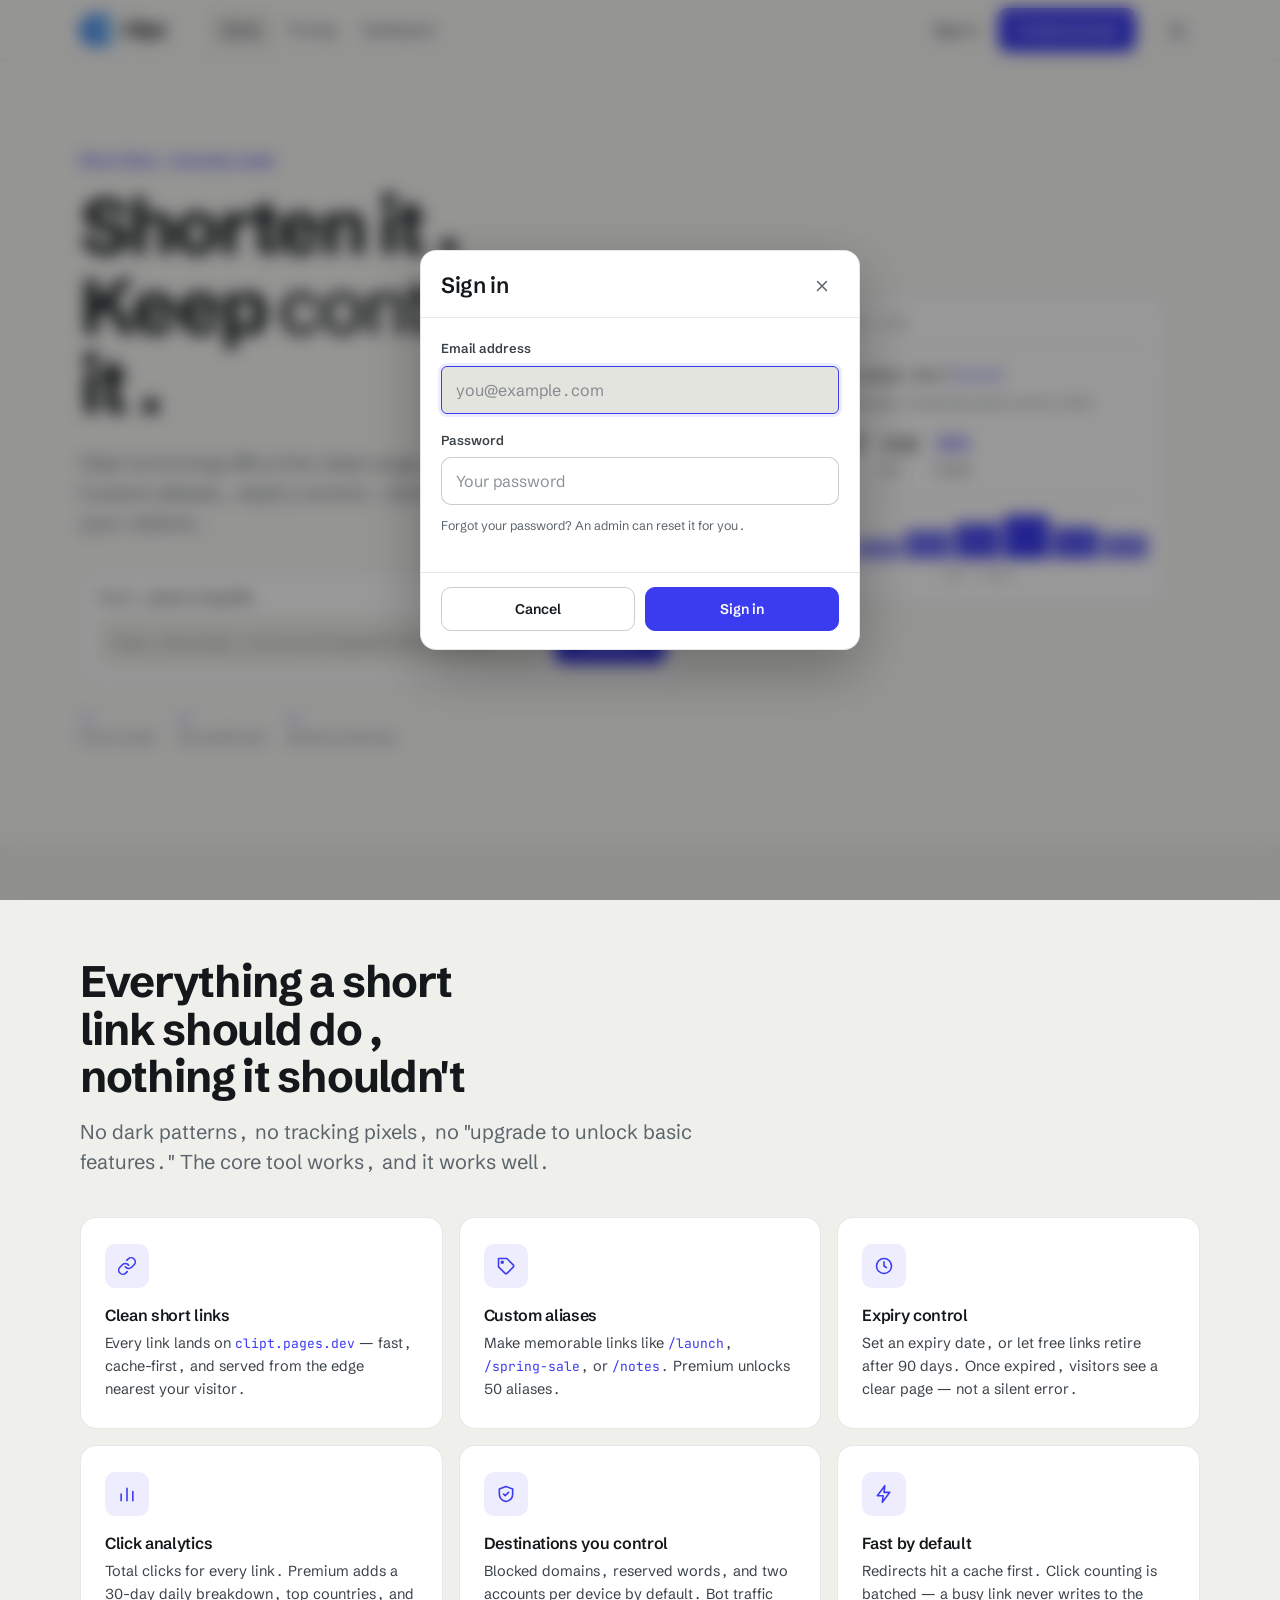
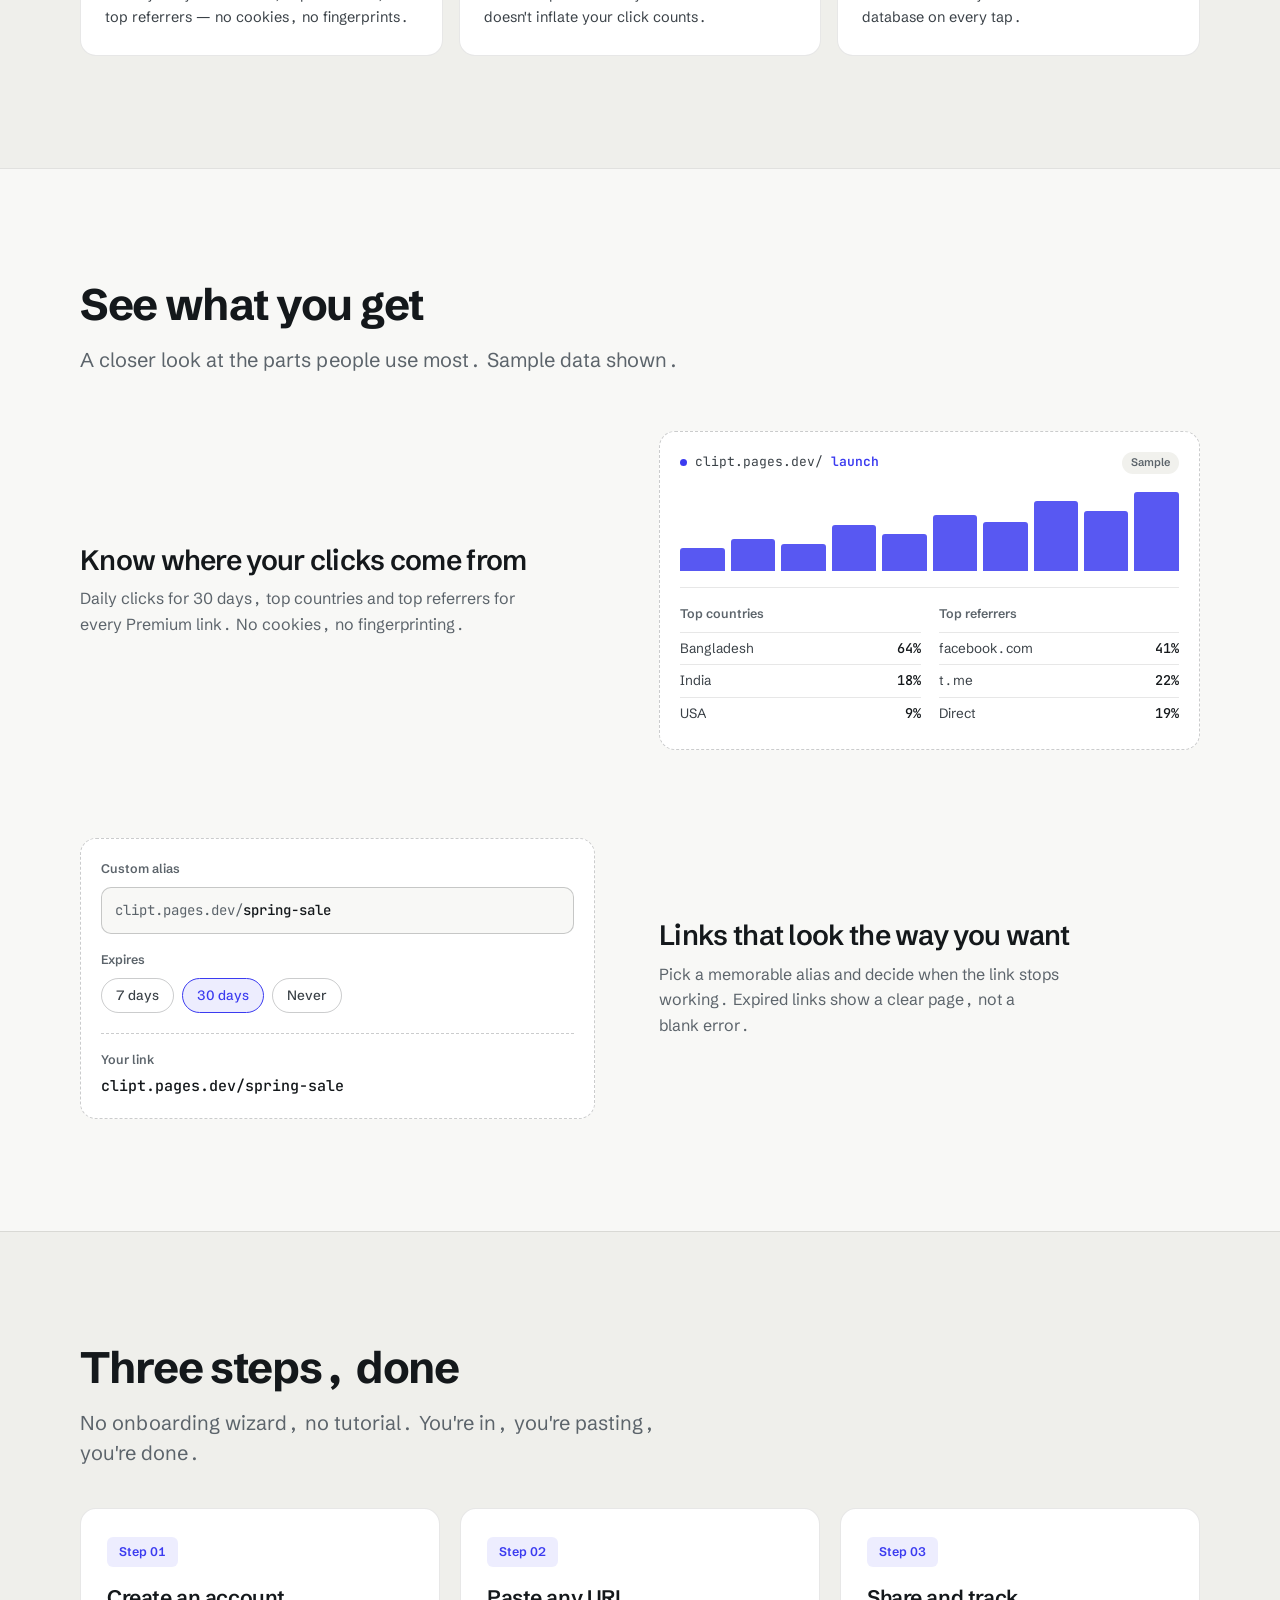
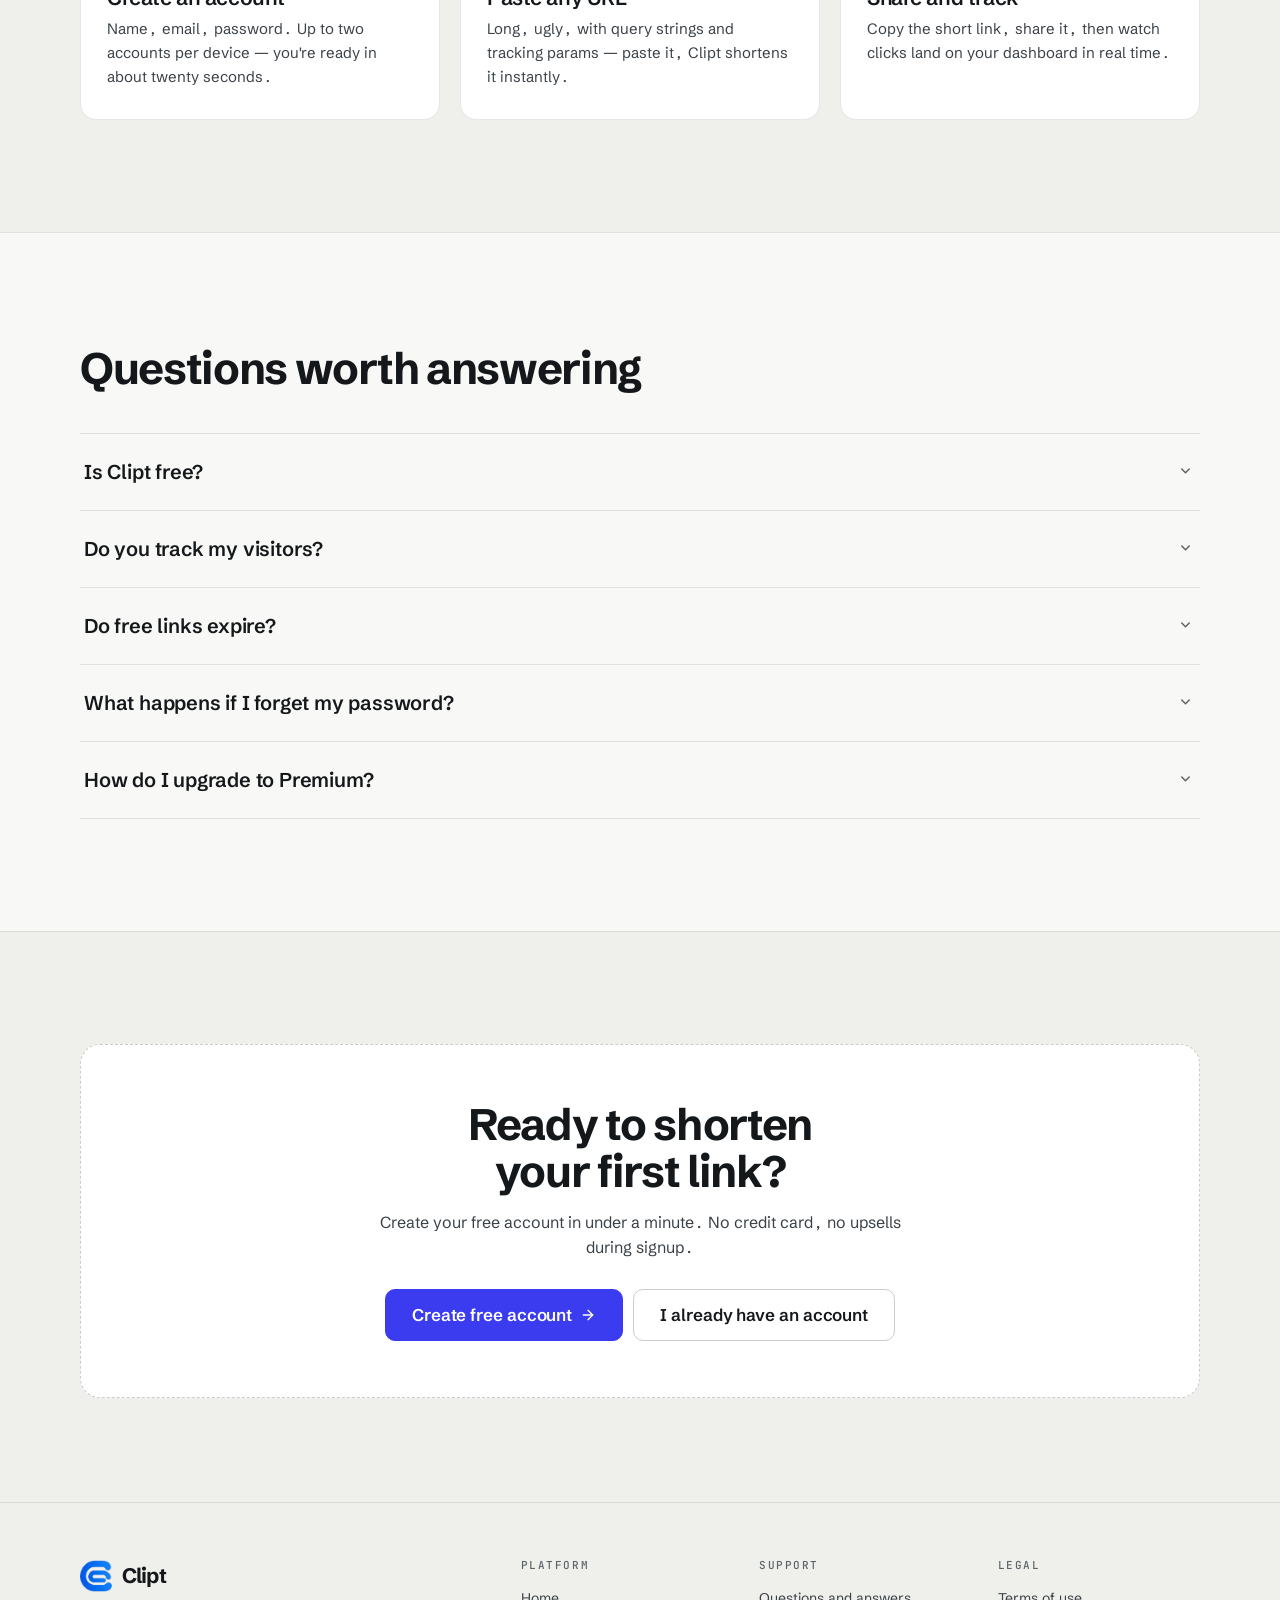
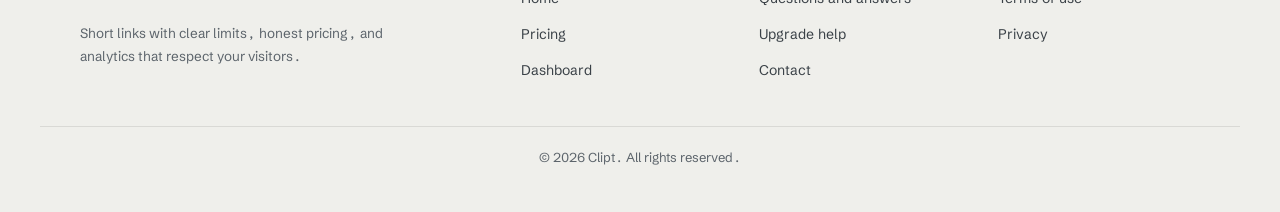
==== commit e0553b8f: "Add files via upload" ====
--- a/abmin.html
+++ b/abmin.html
@@ -801,8 +801,8 @@
           <div class="setting-item">
             <div class="row">
               <div class="l">
-                <label>One account per device</label>
-                <p class="desc">Recommended. Blocks multiple accounts from the same device.</p>
+                <label>Limit to 2 accounts per device</label>
+                <p class="desc">Recommended. Allows up to 2 accounts from the same device.</p>
               </div>
               <label class="toggle"><input type="checkbox" id="stOneDevice"><span class="sw"></span><span id="stOneDeviceLbl">On</span></label>
             </div>
@@ -1924,5 +1924,31 @@
   document.addEventListener('keydown',function(e){if(e.key==='Escape'&&side.classList.contains('open'))scrim.click()});
 })();
 </script>
+<script>
+/* Desktop header links (mirrors the menu items) */
+(function(){
+  var nav=document.querySelector('#side .side-nav'),inner=document.querySelector('.hdr-in');
+  if(!nav||!inner||!document.body.classList.contains('has-side')||document.getElementById('hdrNav'))return;
+  var h=document.createElement('nav');h.id='hdrNav';h.setAttribute('aria-label','Main');
+  nav.querySelectorAll('.nav-i').forEach(function(src){
+    var link=src.tagName==='A',el=document.createElement(link?'a':'button');
+    if(link){el.href=src.getAttribute('href');['target','rel'].forEach(function(a){if(src.getAttribute(a))el.setAttribute(a,src.getAttribute(a))})}
+    else{el.type='button';el.setAttribute('data-hv',src.getAttribute('data-view'));el.addEventListener('click',function(){src.click()})}
+    var t=document.createElement('span');
+    t.textContent=Array.prototype.filter.call(src.childNodes,function(n){return n.nodeType===3}).map(function(n){return n.textContent}).join(' ').trim();
+    el.appendChild(t);
+    var c=src.querySelector('.cnt');
+    if(c){var cc=document.createElement('span');cc.className='cnt';el.appendChild(cc);
+      var s=function(){cc.textContent=c.textContent;cc.hidden=c.hidden};s();
+      new MutationObserver(s).observe(c,{attributes:true,childList:true,characterData:true,subtree:true})}
+    h.appendChild(el);
+  });
+  var logo=inner.querySelector('.logo');logo.parentNode.insertBefore(h,logo.nextSibling);
+  var on=function(){nav.querySelectorAll('.nav-i[data-view]').forEach(function(s){
+    var b=h.querySelector('[data-hv="'+s.getAttribute('data-view')+'"]');
+    if(b){b.classList.toggle('on',s.classList.contains('on'));if(s.classList.contains('on'))b.setAttribute('aria-current','page');else b.removeAttribute('aria-current')}})};
+  on();new MutationObserver(on).observe(nav,{attributes:true,attributeFilter:['class'],subtree:true});
+})();
+</script>
 </body>
 </html>
--- a/clipt-ui.css
+++ b/clipt-ui.css
@@ -132,3 +132,57 @@
   .hdr .lbl-s{display:inline}
 }
 @media(max-width:359px){.hdr .logo-word{display:none}}
+
+/* ── Menu: close (X) button + theme switch inside the slide-in menu ───────── */
+.side-top{display:flex;align-items:center;justify-content:space-between;gap:12px}
+.side-x{width:44px;height:44px;margin-right:-8px;flex:none;display:inline-flex;align-items:center;justify-content:center;border-radius:10px;color:var(--gray2);-webkit-tap-highlight-color:transparent}
+.side-x:hover{background:var(--hover);color:var(--white)}
+.side-x:focus-visible,.seg button:focus-visible{outline:2px solid var(--accent);outline-offset:2px}
+.side-theme{padding:14px 20px;border-top:1px solid var(--border);display:flex;align-items:center;justify-content:space-between;gap:12px;flex-shrink:0}
+.side-theme>span{font-size:13px;font-weight:600;color:var(--gray2)}
+.seg{display:inline-flex;padding:3px;gap:2px;border-radius:99px;background:var(--surface2);border:1px solid var(--border)}
+.seg button{display:inline-flex;align-items:center;gap:6px;min-height:36px;padding:0 14px;border-radius:99px;font:600 13px var(--font-body);color:var(--gray);-webkit-tap-highlight-color:transparent;transition:background .15s,color .15s}
+.seg button[aria-pressed="true"]{background:var(--surface);color:var(--white);box-shadow:0 1px 3px rgba(0,0,0,.18)}
+.side{width:min(86vw,300px);overscroll-behavior:contain}
+@media(max-width:860px){#themeBtn{display:none}}
+@media(min-width:861px){.side-x,.side-theme{display:none}}
+
+/* ── All-device hardening ─────────────────────────────────────────────────── */
+html{-webkit-text-size-adjust:100%;text-size-adjust:100%}
+body{overflow-x:clip}
+img,svg,video{max-width:100%}
+.input,input,select,textarea{font-size:max(16px,1em)}
+@media(max-width:360px){.hdr-in{padding-inline:8px}.btn{padding-inline:12px}}
+@media(min-width:1600px){html{font-size:106%}}
+
+/* ── Desktop: links live in the header on every page (no sidebar) ─────────── */
+@media(min-width:861px){
+  #menuBtn{display:none}
+  .hnav{display:flex}
+  body.has-side .side{transform:translateX(-100%);visibility:hidden}
+  body.has-side .hdr{left:0}
+  body.has-side .hdr-in{max-width:1200px}
+  body.has-side .app-wrap{margin-left:auto;max-width:1200px;width:100%}
+  body.has-side .ftr{margin-left:0}
+  body.has-side .ftr-in,body.has-side .ftr-b{margin-left:auto;margin-right:auto}
+}
+#hdrNav{display:none}
+@media(min-width:861px){
+  #hdrNav{display:flex;align-items:center;gap:2px;margin-left:20px;flex:1;min-width:0;overflow-x:auto;scrollbar-width:none}
+  #hdrNav::-webkit-scrollbar{display:none}
+}
+#hdrNav a,#hdrNav button{display:inline-flex;align-items:center;gap:6px;flex:none;white-space:nowrap;min-height:40px;padding:0 13px;border-radius:99px;font:500 14px var(--font-body);color:var(--gray2);-webkit-tap-highlight-color:transparent;transition:background .15s,color .15s}
+#hdrNav a:hover,#hdrNav button:hover{background:var(--hover);color:var(--white)}
+#hdrNav .on{background:var(--accent-dim);color:var(--accent)}
+#hdrNav .cnt{min-width:18px;padding:0 6px;border-radius:99px;background:var(--accent);color:var(--on-accent);font:600 11px var(--font-mono);line-height:18px;text-align:center}
+#hdrNav .cnt[hidden]{display:none}
+#hdrNav a:focus-visible,#hdrNav button:focus-visible{outline:2px solid var(--accent);outline-offset:-2px}
+
+/* ── Dashboard: link tools + QR modal ─────────────────────────────────────── */
+.lk-tools{display:grid;grid-template-columns:1fr;gap:10px;margin-bottom:16px}
+.lk-tools[hidden]{display:none}
+.lk-tools .input{min-height:44px}
+@media(min-width:720px){.lk-tools{grid-template-columns:1fr 150px 150px auto;align-items:center}}
+.qr-box{width:min(100%,280px);margin:4px auto 0;padding:10px;background:#fff;border-radius:14px;border:1px solid var(--border2)}
+.qr-box svg{display:block;width:100%;height:auto}
+.qr-url{margin-top:14px;text-align:center;font-family:var(--font-mono);font-size:13px;color:var(--gray2);word-break:break-all}
